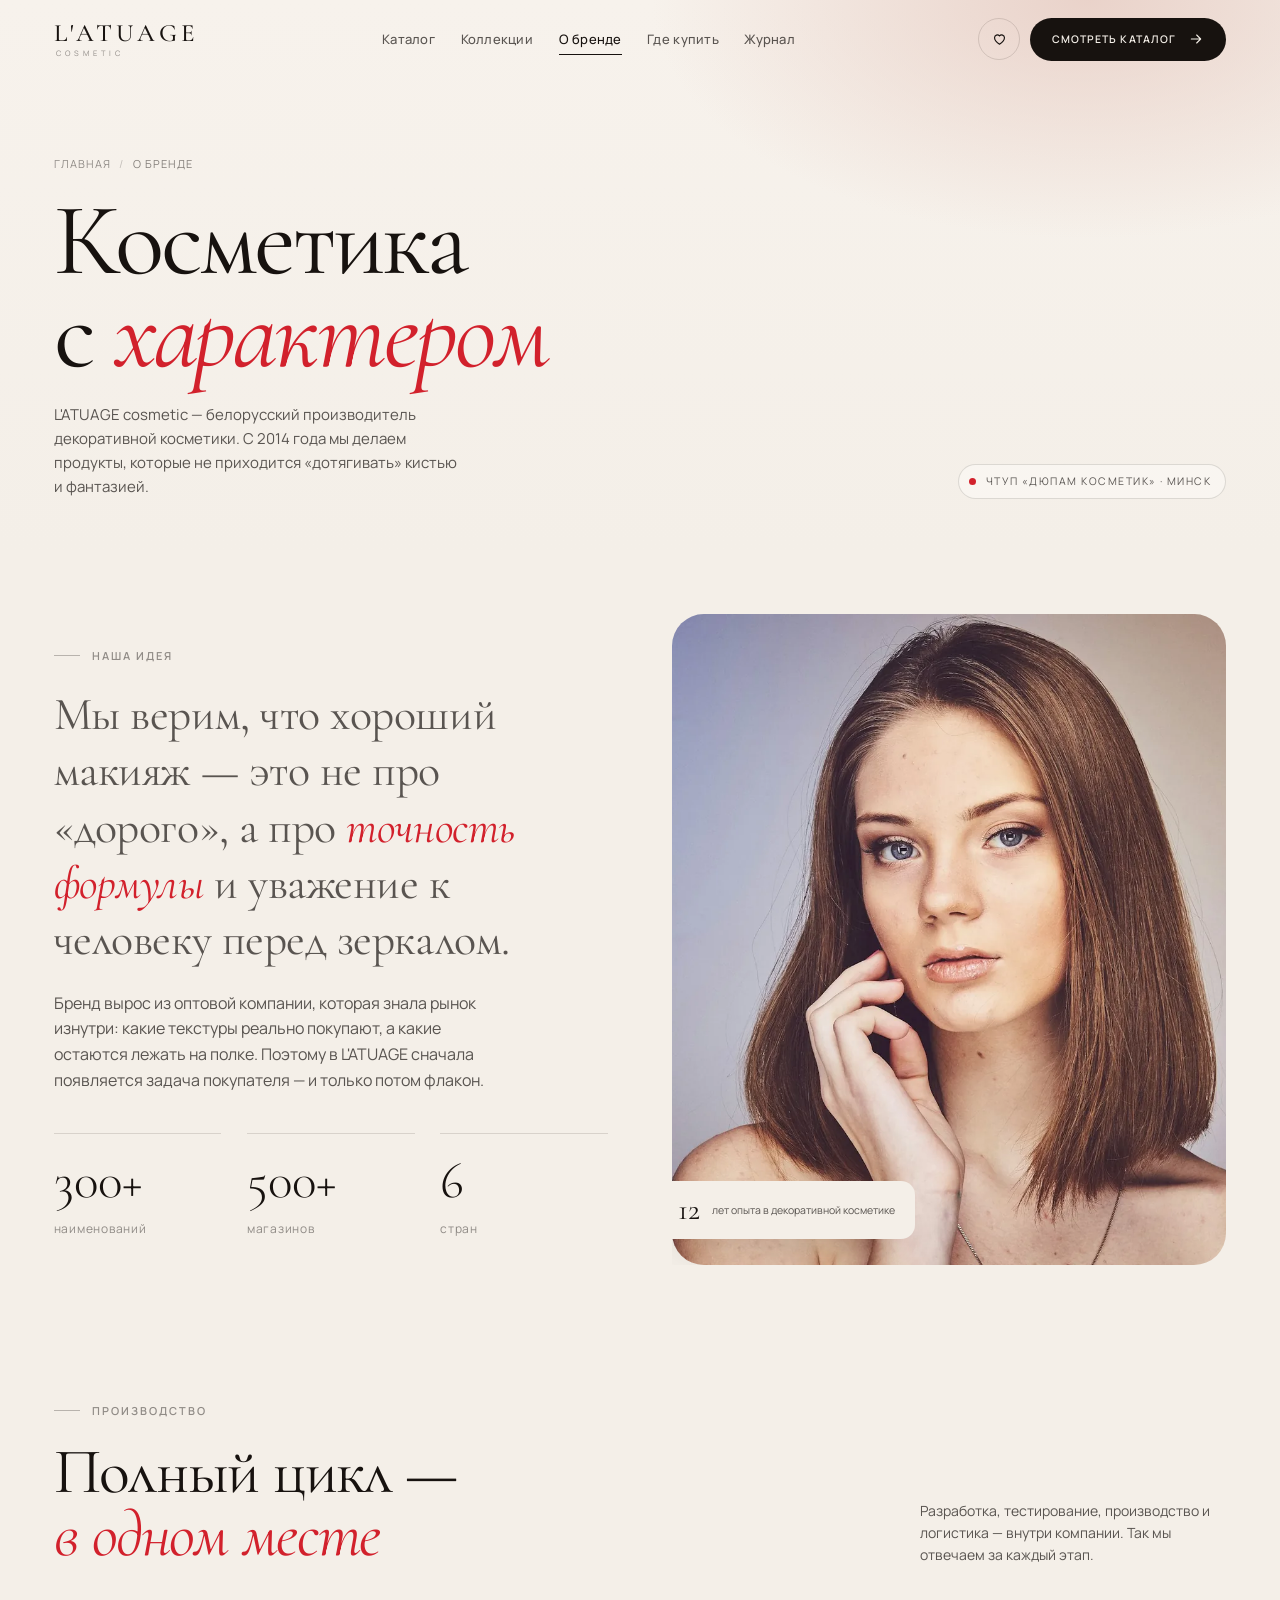
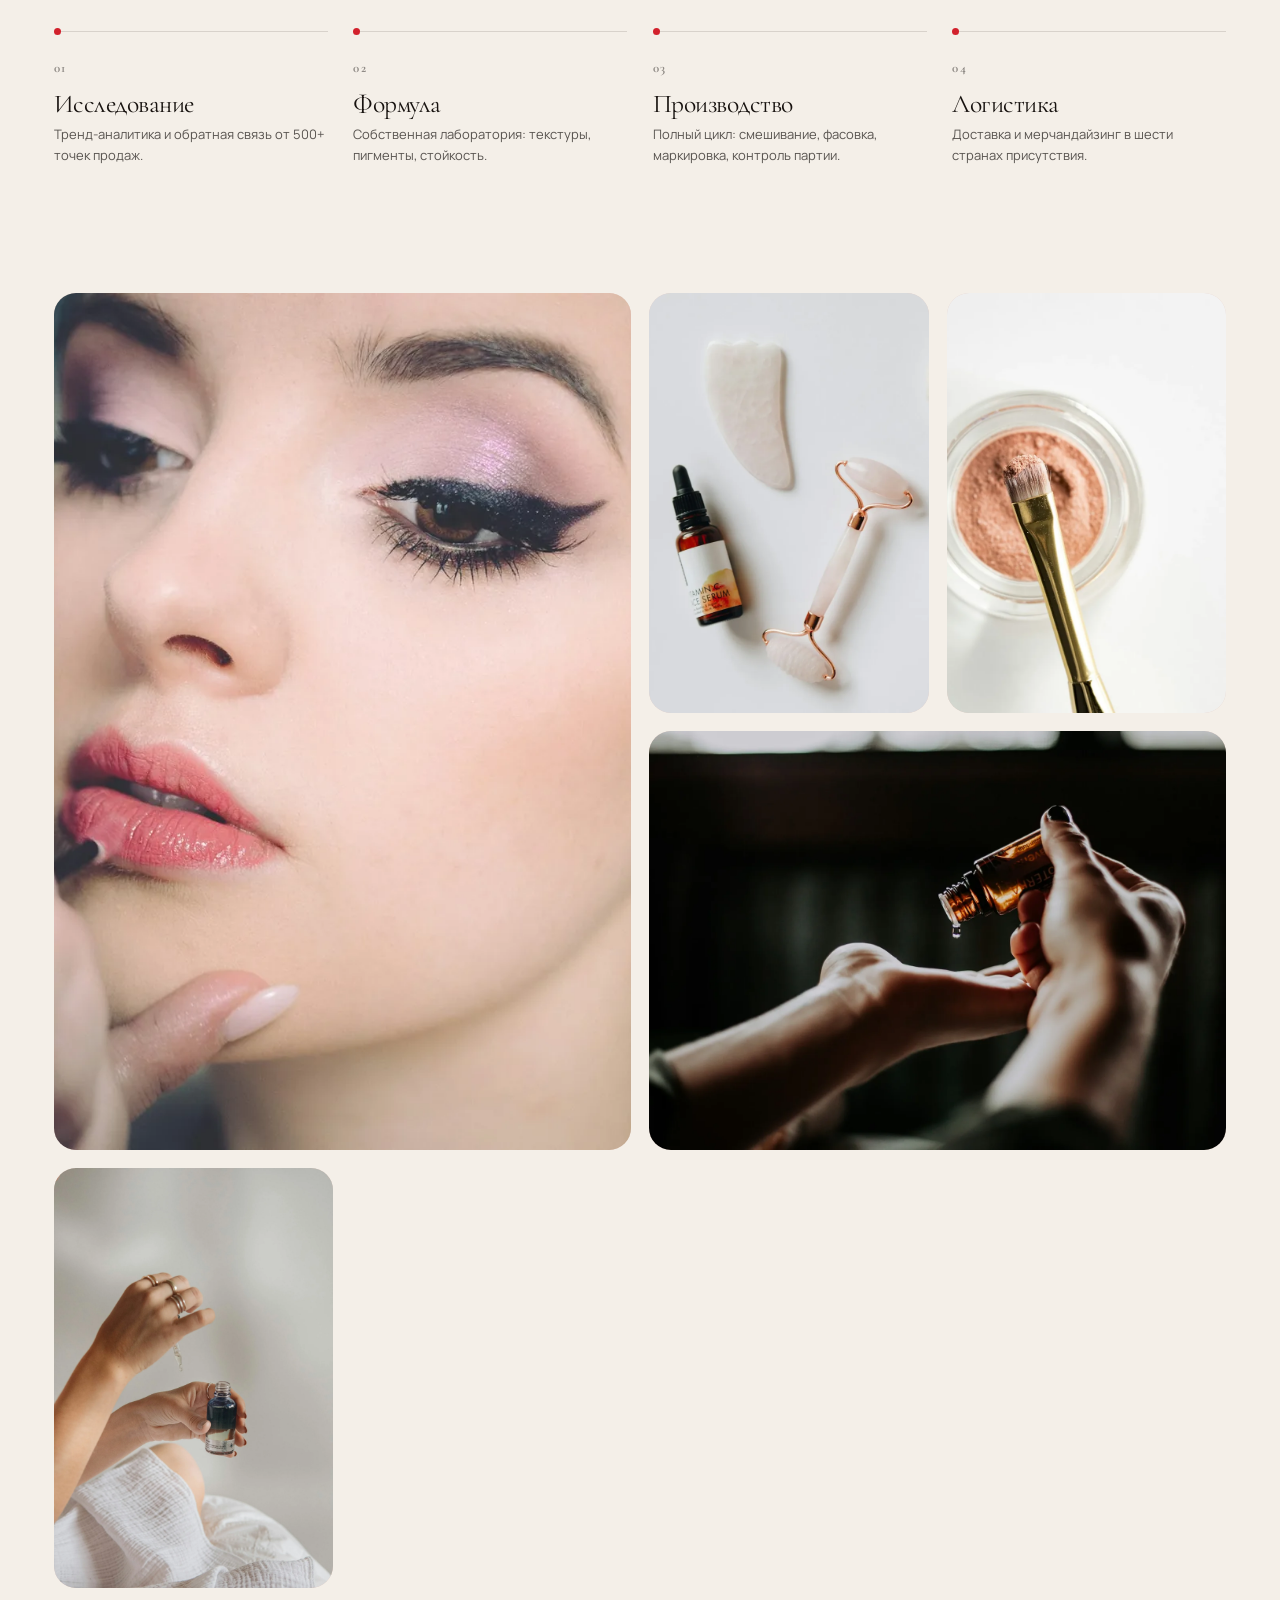
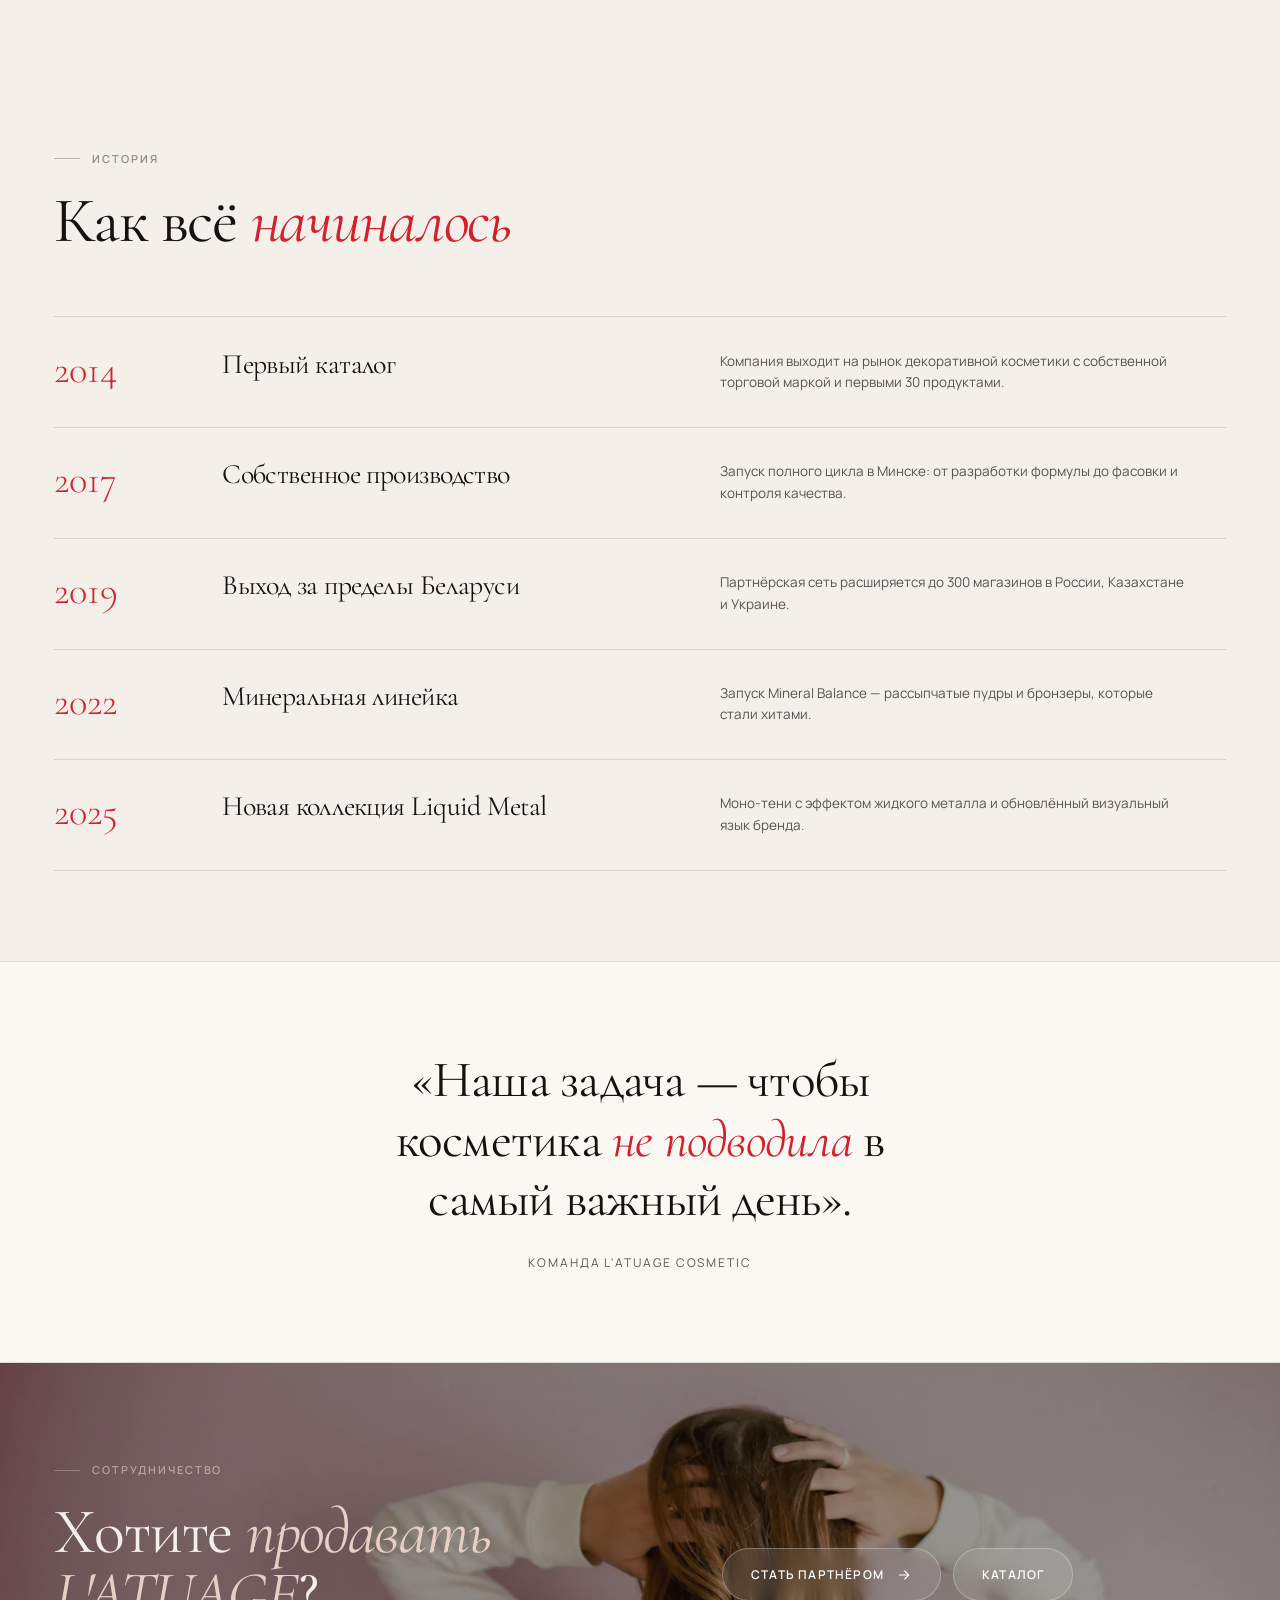
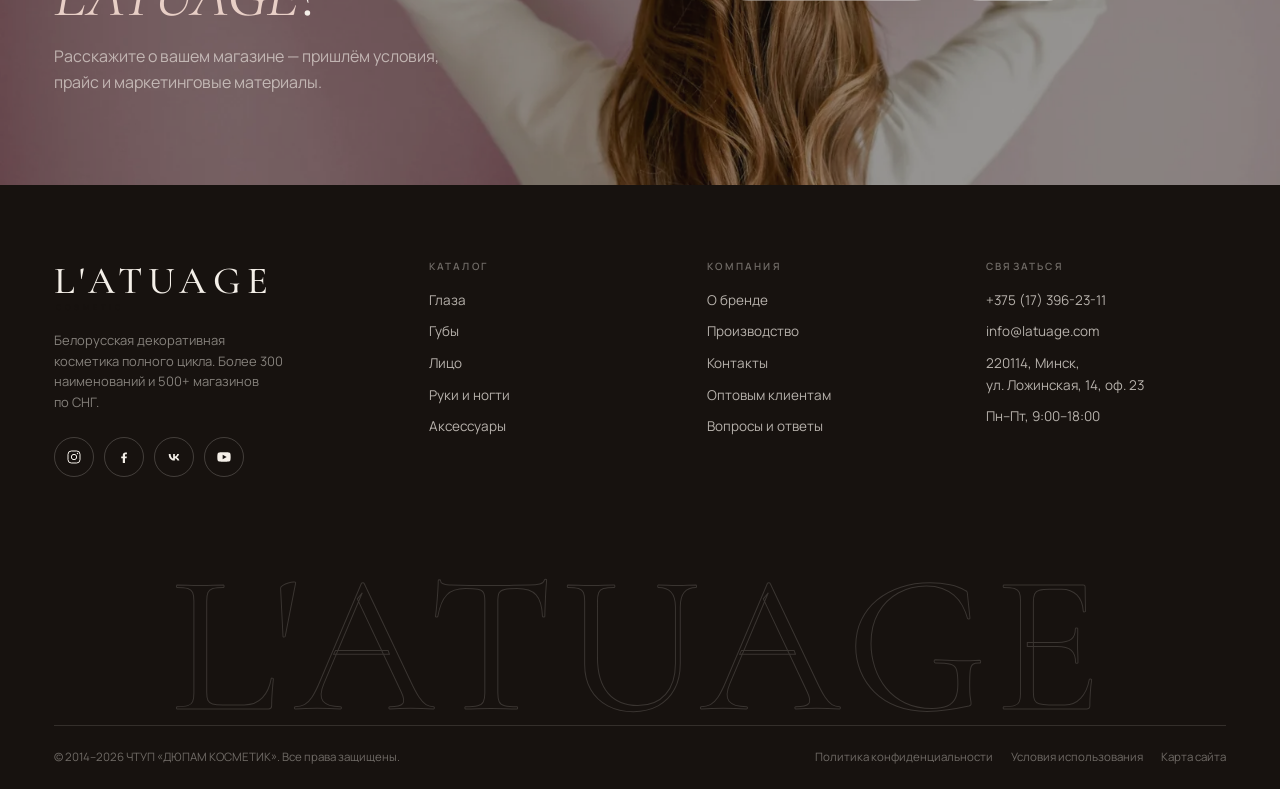
==== about.html @ f0e56a44 "L'ATUAGE: современный концепт сайта бренда Статический сайт без сборки: главная, каталог с фильтрами" ====
<!DOCTYPE html>
<html lang="ru">
<head>
<meta charset="utf-8">
<meta name="viewport" content="width=device-width, initial-scale=1">
<title>О бренде — L'ATUAGE COSMETIC</title>
<meta name="description" content="L'ATUAGE cosmetic — белорусский производитель декоративной косметики с 2014 года: собственные формулы, производство полного цикла в Минске, 500+ магазинов.">
<meta name="theme-color" content="#f4efe8">
<meta property="og:type" content="website">
<meta property="og:title" content="О бренде — L'ATUAGE COSMETIC">
<meta property="og:description" content="L'ATUAGE cosmetic — белорусский производитель декоративной косметики с 2014 года: собственные формулы, производство полного цикла в Минске, 500+ магазинов.">
<meta property="og:image" content="assets/img/photos/hero-portrait.webp">
<link rel="icon" href="data:image/svg+xml,%3Csvg xmlns='http://www.w3.org/2000/svg' viewBox='0 0 64 64'%3E%3Crect width='64' height='64' rx='14' fill='%2317120f'/%3E%3Ctext x='32' y='44' font-family='Georgia,serif' font-size='34' fill='%23f4efe8' text-anchor='middle'%3EL%3C/text%3E%3C/svg%3E">
<link rel="preconnect" href="https://fonts.googleapis.com">
<link rel="preconnect" href="https://fonts.gstatic.com" crossorigin>
<link href="https://fonts.googleapis.com/css2?family=Cormorant+Garamond:ital,wght@0,300;0,400;0,500;0,600;1,300;1,400;1,500&family=Manrope:wght@300;400;500;600;700;800&display=swap" rel="stylesheet">
<link rel="stylesheet" href="assets/css/style.css">
</head>
<body>
<div class="loader" aria-hidden="true">
  <div class="loader__inner">
    <div class="loader__word"><span>L'ATUAGE</span></div>
    <div class="loader__bar"><i></i></div>
  </div>
</div>
<div class="progress"></div>

<header class="header">
  <div class="header__inner">
    <a class="logo" href="index.html" aria-label="L'ATUAGE cosmetic — на главную">
      <span class="logo__word">L'Atuage</span>
      <span class="logo__sub">Cosmetic</span>
    </a>
    <nav class="nav" aria-label="Основная навигация">
      <a href="catalog.html">Каталог</a>
      <a href="index.html#collections">Коллекции</a>
      <a href="about.html" class="is-active">О бренде</a>
      <a href="contacts.html">Где купить</a>
      <a href="index.html#journal">Журнал</a>
    </nav>
    <div class="header__actions">
      <a class="icon-btn" href="catalog.html" aria-label="Избранное" style="position:relative">
        <svg viewBox="0 0 24 24" fill="none" stroke="currentColor" stroke-width="1.6"><path d="M12 20s-7-4.35-7-9a4 4 0 0 1 7-2.65A4 4 0 0 1 19 11c0 4.65-7 9-7 9Z"/></svg>
        <span data-fav-count style="position:absolute;top:-4px;right:-4px;min-width:16px;height:16px;border-radius:9px;background:var(--red);color:#fff;font-size:9px;font-weight:700;display:none;place-items:center;line-height:1"></span>
      </a>
      <a class="btn" href="catalog.html"><span>Смотреть каталог</span><svg viewBox="0 0 24 24" fill="none" stroke="currentColor" stroke-width="1.6" stroke-linecap="round" stroke-linejoin="round"><path d="M5 12h14M13 6l6 6-6 6"/></svg></a>
      <button class="icon-btn burger" aria-label="Открыть меню" aria-expanded="false" aria-controls="menu"><svg viewBox="0 0 24 24" fill="none" stroke="currentColor" stroke-width="1.6"><path d="M4 7h16M4 12h16M4 17h10"/></svg></button>
    </div>
  </div>
</header>

<div class="menu" id="menu">
  <button class="icon-btn menu-close" aria-label="Закрыть меню"><svg viewBox="0 0 24 24" fill="none" stroke="currentColor" stroke-width="1.6"><path d="m6 6 12 12M18 6 6 18"/></svg></button>
  <nav class="menu__list" aria-label="Мобильное меню">
    <a href="catalog.html"><small>01</small>Каталог</a>
    <a href="index.html#collections"><small>02</small>Коллекции</a>
    <a href="about.html"><small>03</small>О бренде</a>
    <a href="contacts.html"><small>04</small>Где купить</a>
    <a href="index.html#journal"><small>05</small>Журнал</a>
  </nav>
  <div class="menu__foot">
    <a href="tel:+375173962311">+375 (17) 396-23-11</a>
    <a href="mailto:info@latuage.com">info@latuage.com</a>
    <span>Минск, ул. Ложинская, 14, оф. 23</span>
  </div>
</div>

<main>
<section class="phero">
  <div class="phero__bg"></div>
  <div class="container">
    <nav class="crumbs" aria-label="Хлебные крошки">
      <a href="index.html">Главная</a><span>/</span><span style="color:var(--ink)">О бренде</span>
    </nav>
    <h1>Косметика<br>с <em>характером</em></h1>
    <div class="phero__sub">
      <p>L'ATUAGE cosmetic — белорусский производитель декоративной косметики.
      С 2014 года мы делаем продукты, которые не приходится «дотягивать» кистью и фантазией.</p>
      <span class="badge-round"><i></i>ЧТУП «ДЮПАМ КОСМЕТИК» · Минск</span>
    </div>
  </div>
</section>

<section class="section section--tight">
  <div class="container">
    <div class="split split--reverse">
      <div class="split__media reveal-img">
        <img src="assets/img/photos/look-lavender.webp" alt="Образ L'ATUAGE" loading="lazy">
        <div class="split__tag"><b>12</b><span>лет опыта в декоративной косметике</span></div>
      </div>
      <div>
        <span class="eyebrow label">Наша идея</span>
        <p class="statement">Мы верим, что хороший макияж — это не про «дорого», а про <em>точность формулы</em> и уважение к человеку перед зеркалом.</p>
        <p class="u-dim u-mt-24">Бренд вырос из оптовой компании, которая знала рынок изнутри:
        какие текстуры реально покупают, а какие остаются лежать на полке. Поэтому в L'ATUAGE сначала
        появляется задача покупателя — и только потом флакон.</p>
        <div class="facts u-mt-40">
          <div class="fact"><b data-count="300" data-suffix="+">300+</b><span>наименований</span></div>
          <div class="fact"><b data-count="500" data-suffix="+">500+</b><span>магазинов</span></div>
          <div class="fact"><b data-count="6">6</b><span>стран</span></div>
        </div>
      </div>
    </div>
  </div>
</section>

<section class="section section--tight" id="production">
  <div class="container">
    <div class="section-head">
      <div>
        <span class="eyebrow label">Производство</span>
        <h2>Полный цикл —<br><em>в одном месте</em></h2>
      </div>
      <p class="u-dim" style="max-width:34ch;font-size:14px">Разработка, тестирование, производство и логистика — внутри компании. Так мы отвечаем за каждый этап.</p>
    </div>
    <div class="steps">
      <div class="step reveal"><b>01</b><h3>Исследование</h3><p>Тренд-аналитика и обратная связь от 500+ точек продаж.</p></div>
      <div class="step reveal" style="--d:1"><b>02</b><h3>Формула</h3><p>Собственная лаборатория: текстуры, пигменты, стойкость.</p></div>
      <div class="step reveal" style="--d:2"><b>03</b><h3>Производство</h3><p>Полный цикл: смешивание, фасовка, маркировка, контроль партии.</p></div>
      <div class="step reveal" style="--d:3"><b>04</b><h3>Логистика</h3><p>Доставка и мерчандайзинг в шести странах присутствия.</p></div>
    </div>
  </div>
</section>

<section class="section section--tight">
  <div class="container">
    <div class="mosaic reveal-img">
      <figure><img src="assets/img/photos/makeup-apply.webp" alt="Работа визажиста" loading="lazy"></figure>
      <figure><img src="assets/img/photos/guasha.webp" alt="Уход за кожей" loading="lazy"></figure>
      <figure><img src="assets/img/photos/powder-brush.webp" alt="Текстура пудры" loading="lazy"></figure>
      <figure><img src="assets/img/photos/serum-dark.webp" alt="Сыворотка" loading="lazy"></figure>
      <figure><img src="assets/img/photos/dropper-white.webp" alt="Сыворотка" loading="lazy"></figure>
    </div>
  </div>
</section>

<section class="section">
  <div class="container">
    <div class="section-head">
      <div>
        <span class="eyebrow label">История</span>
        <h2>Как всё <em>начиналось</em></h2>
      </div>
    </div>
    <div class="history">
      <div class="hrow reveal"><b>2014</b><div><h3>Первый каталог</h3></div><p>Компания выходит на рынок декоративной косметики с собственной торговой маркой и первыми 30 продуктами.</p></div>
      <div class="hrow reveal" style="--d:1"><b>2017</b><div><h3>Собственное производство</h3></div><p>Запуск полного цикла в Минске: от разработки формулы до фасовки и контроля качества.</p></div>
      <div class="hrow reveal" style="--d:2"><b>2019</b><div><h3>Выход за пределы Беларуси</h3></div><p>Партнёрская сеть расширяется до 300 магазинов в России, Казахстане и Украине.</p></div>
      <div class="hrow reveal" style="--d:3"><b>2022</b><div><h3>Минеральная линейка</h3></div><p>Запуск Mineral Balance — рассыпчатые пудры и бронзеры, которые стали хитами.</p></div>
      <div class="hrow reveal" style="--d:4"><b>2025</b><div><h3>Новая коллекция Liquid Metal</h3></div><p>Моно-тени с эффектом жидкого металла и обновлённый визуальный язык бренда.</p></div>
    </div>
  </div>
</section>

<section class="section quotes">
  <div class="container">
    <p class="quote-big">«Наша задача — чтобы косметика <em>не подводила</em> в самый важный день».</p>
    <p class="u-center u-dim u-mt-24" style="font-size:12px;letter-spacing:.16em;text-transform:uppercase">Команда L'ATUAGE cosmetic</p>
  </div>
</section>

<section class="section cta">
  <div class="cta__bg"><img src="assets/img/photos/pink-back.webp" alt="" loading="lazy"></div>
  <div class="container">
    <div class="cta__inner">
      <div>
        <span class="eyebrow label" style="color:rgba(244,239,232,.5)">Сотрудничество</span>
        <h2>Хотите <em>продавать L'ATUAGE</em>?</h2>
        <p>Расскажите о вашем магазине — пришлём условия, прайс и маркетинговые материалы.</p>
      </div>
      <div style="display:flex;gap:12px;flex-wrap:wrap">
        <a class="btn btn--light" href="contacts.html#wholesale"><span>Стать партнёром</span><svg viewBox="0 0 24 24" fill="none" stroke="currentColor" stroke-width="1.6" stroke-linecap="round" stroke-linejoin="round"><path d="M5 12h14M13 6l6 6-6 6"/></svg></a>
        <a class="btn btn--light" href="catalog.html"><span>Каталог</span></a>
      </div>
    </div>
  </div>
</section>
</main>

<footer class="footer">
  <div class="container">
    <div class="footer__top">
      <div class="footer__brand">
        <a class="logo" href="index.html">
          <span class="logo__word">L'Atuage</span>
          <span class="logo__sub">Cosmetic</span>
        </a>
        <p>Белорусская декоративная косметика полного цикла. Более 300 наименований и 500+ магазинов по СНГ.</p>
        <div class="footer__socials">
          <a href="https://www.instagram.com/latuage_cosmetic/" target="_blank" rel="noopener" aria-label="Instagram"><svg viewBox="0 0 24 24" fill="none" stroke="currentColor" stroke-width="1.5"><rect x="3" y="3" width="18" height="18" rx="5"/><circle cx="12" cy="12" r="4"/><circle cx="17.2" cy="6.8" r="1" fill="currentColor" stroke="none"/></svg></a>
          <a href="https://www.facebook.com/latuagecosmetic" target="_blank" rel="noopener" aria-label="Facebook"><svg viewBox="0 0 24 24" fill="currentColor"><path d="M13.5 21v-7h2.4l.4-2.9h-2.8V9.2c0-.8.2-1.4 1.4-1.4h1.5V5.2c-.3 0-1.2-.1-2.3-.1-2.3 0-3.9 1.4-3.9 4v2h-2.4V14h2.4v7h3.3Z"/></svg></a>
          <a href="https://vk.com/latuage" target="_blank" rel="noopener" aria-label="ВКонтакте"><svg viewBox="0 0 24 24" fill="currentColor"><path d="M12.8 17.3c-5.4 0-8.6-3.7-8.7-9.9h2.8c.1 4.6 2.2 6.5 3.8 6.9V7.4h2.6v3.9c1.5-.2 3.1-1.9 3.6-3.9h2.6c-.4 2.5-2.1 4.2-3.3 4.9 1.2.6 3.1 2 3.9 4.9h-2.9c-.6-1.9-2-3.3-3.9-3.5v3.6h-.5Z"/></svg></a>
          <a href="https://www.youtube.com/channel/UCGLxuns5dPyCUeEu_8ONjWw" target="_blank" rel="noopener" aria-label="YouTube"><svg viewBox="0 0 24 24" fill="currentColor"><path d="M21.6 7.2c-.2-1-1-1.7-2-1.9C17.8 5 12 5 12 5s-5.8 0-7.6.3c-1 .2-1.8.9-2 1.9C2 9 2 12 2 12s0 3 .4 4.8c.2 1 1 1.7 2 1.9C6.2 19 12 19 12 19s5.8 0 7.6-.3c1-.2 1.8-.9 2-1.9.4-1.8.4-4.8.4-4.8s0-3-.4-4.8ZM10 15.5v-7l6 3.5-6 3.5Z"/></svg></a>
        </div>
      </div>
      <div>
        <h4>Каталог</h4>
        <ul>
          <li><a href="catalog.html?cat=eyes">Глаза</a></li>
          <li><a href="catalog.html?cat=lips">Губы</a></li>
          <li><a href="catalog.html?cat=face">Лицо</a></li>
          <li><a href="catalog.html?cat=hands">Руки и ногти</a></li>
          <li><a href="catalog.html?cat=accessories">Аксессуары</a></li>
        </ul>
      </div>
      <div>
        <h4>Компания</h4>
        <ul>
          <li><a href="about.html">О бренде</a></li>
          <li><a href="about.html#production">Производство</a></li>
          <li><a href="contacts.html">Контакты</a></li>
          <li><a href="contacts.html#wholesale">Оптовым клиентам</a></li>
          <li><a href="contacts.html#faq">Вопросы и ответы</a></li>
        </ul>
      </div>
      <div>
        <h4>Связаться</h4>
        <ul>
          <li><a href="tel:+375173962311">+375 (17) 396-23-11</a></li>
          <li><a href="mailto:info@latuage.com">info@latuage.com</a></li>
          <li>220114, Минск,<br>ул. Ложинская, 14, оф. 23</li>
          <li>Пн–Пт, 9:00–18:00</li>
        </ul>
      </div>
    </div>
  </div>
  <div class="footer__giant" aria-hidden="true">L'ATUAGE</div>
  <div class="container">
    <div class="footer__bottom">
      <span>© 2014–2026 ЧТУП «ДЮПАМ КОСМЕТИК». Все права защищены.</span>
      <span style="display:flex;gap:18px;flex-wrap:wrap">
        <a href="#">Политика конфиденциальности</a>
        <a href="#">Условия использования</a>
        <a href="#">Карта сайта</a>
      </span>
    </div>
  </div>
</footer>
<button class="to-top" aria-label="Наверх"><svg viewBox="0 0 24 24" fill="none" stroke="currentColor" stroke-width="1.6"><path d="M12 19V5M6 11l6-6 6 6"/></svg></button>
<script src="assets/js/data.js"></script>
<script src="assets/js/app.js"></script>
</body>
</html>
---- assets/css/style.css ----
/* =========================================================
   L'ATUAGE COSMETIC — design system
   ========================================================= */

@layer reset, base, layout, components, utilities;

@layer reset {
  *, *::before, *::after { box-sizing: border-box; }
  * { margin: 0; }
  html { -webkit-text-size-adjust: 100%; }
  img, svg, video { display: block; max-width: 100%; }
  button, input, select, textarea { font: inherit; color: inherit; }
  a { color: inherit; text-decoration: none; }
  ul, ol { list-style: none; padding: 0; }
}

@layer base {
  :root {
    --bone: #f4efe8;
    --paper: #fbf8f4;
    --ink: #17120f;
    --ink-70: rgba(23, 18, 15, .7);
    --ink-45: rgba(23, 18, 15, .45);
    --line: rgba(23, 18, 15, .13);
    --red: #d2212c;
    --red-deep: #a30f19;
    --blush: #e8cfc6;
    --blush-soft: #f0ded7;
    --gold: #b3945f;
    --white: #fff;

    --serif: "Cormorant Garamond", "Times New Roman", serif;
    --sans: "Manrope", -apple-system, "Segoe UI", Roboto, sans-serif;

    --maxw: 1340px;
    --gutter: clamp(20px, 4.2vw, 64px);
    --r-lg: 32px;
    --r-md: 22px;
    --r-sm: 14px;

    --ease: cubic-bezier(.22, 1, .36, 1);
    --ease-io: cubic-bezier(.65, .05, .36, 1);

    --header-h: 78px;
  }

  @media (max-width: 900px) {
    :root { --header-h: 64px; --r-lg: 24px; }
  }

  html { scroll-behavior: smooth; }

  body {
    font-family: var(--sans);
    background: var(--bone);
    color: var(--ink);
    font-size: 16px;
    line-height: 1.6;
    font-weight: 400;
    -webkit-font-smoothing: antialiased;
    text-rendering: optimizeLegibility;
    overflow-x: hidden;
  }

  ::selection { background: var(--red); color: #fff; }

  h1, h2, h3, h4 {
    font-family: var(--serif);
    font-weight: 400;
    line-height: .98;
    letter-spacing: -.02em;
    text-wrap: balance;
  }

  p { text-wrap: pretty; }

  .display { font-family: var(--serif); font-weight: 300; }
  .italic { font-style: italic; }

  .label {
    font-family: var(--sans);
    font-size: 11px;
    font-weight: 600;
    letter-spacing: .18em;
    text-transform: uppercase;
  }

  .container {
    width: 100%;
    max-width: var(--maxw);
    margin-inline: auto;
    padding-inline: var(--gutter);
  }

  .grain::after {
    content: "";
    position: absolute;
    inset: 0;
    pointer-events: none;
    opacity: .3;
    mix-blend-mode: multiply;
    background-image: url("data:image/svg+xml,%3Csvg xmlns='http://www.w3.org/2000/svg' width='140' height='140'%3E%3Cfilter id='n'%3E%3CfeTurbulence type='fractalNoise' baseFrequency='.82' numOctaves='3' stitchTiles='stitch'/%3E%3CfeColorMatrix type='saturate' values='0'/%3E%3C/filter%3E%3Crect width='140' height='140' filter='url(%23n)' opacity='.35'/%3E%3C/svg%3E");
  }
}

@layer layout {
  section { position: relative; }

  .section { padding-block: clamp(64px, 7vw, 118px); }
  .section--tight { padding-block: clamp(44px, 5vw, 76px); }

  .section-head {
    display: flex;
    align-items: flex-end;
    justify-content: space-between;
    gap: 32px;
    margin-bottom: clamp(36px, 5vw, 64px);
  }

  .section-head h2 { font-size: clamp(34px, 5vw, 68px); max-width: 15ch; }
  .section-head h2 em { font-style: italic; color: var(--red); }

  .eyebrow {
    display: inline-flex;
    align-items: center;
    gap: 12px;
    color: var(--ink-45);
    margin-bottom: 22px;
  }
  .eyebrow::before { content: ""; width: 26px; height: 1px; background: currentColor; opacity: .6; }

  .grid { display: grid; gap: clamp(16px, 2vw, 28px); }

  @media (max-width: 820px) {
    .section-head { flex-direction: column; align-items: flex-start; gap: 18px; }
  }
}

@layer components {
  /* ---------- buttons ---------- */
  .btn {
    --bg: var(--ink);
    --fg: var(--bone);
    position: relative;
    display: inline-flex;
    align-items: center;
    justify-content: center;
    gap: 12px;
    padding: 16px 28px;
    border: 0;
    border-radius: 100px;
    background: var(--bg);
    color: var(--fg);
    font-size: 12px;
    font-weight: 600;
    letter-spacing: .1em;
    text-transform: uppercase;
    cursor: pointer;
    overflow: hidden;
    isolation: isolate;
    transition: transform .5s var(--ease), color .4s;
    will-change: transform;
  }
  .btn > * { position: relative; z-index: 2; }
  .btn::before {
    content: "";
    position: absolute;
    inset: 0;
    z-index: 1;
    background: var(--red);
    border-radius: inherit;
    transform: translateY(101%);
    transition: transform .55s var(--ease);
  }
  .btn:hover { color: #fff; }
  .btn:hover::before { transform: translateY(0); }
  .btn:active { transform: scale(.97); }
  .btn svg { width: 16px; height: 16px; transition: transform .5s var(--ease); }
  .btn:hover svg { transform: translateX(4px); }

  .btn--red { --bg: var(--red); --fg: #fff; }
  .btn--red::before { background: var(--ink); }

  .btn--ghost { --bg: transparent; --fg: var(--ink); border: 1px solid var(--line); padding: 15px 26px; }
  .btn--ghost::before { background: var(--ink); }
  .btn--ghost:hover { color: var(--bone); }

  .btn--light { --bg: rgba(255,255,255,.1); --fg: #fff; border: 1px solid rgba(255,255,255,.28); backdrop-filter: blur(10px); }
  .btn--light::before { background: #fff; }
  .btn--light:hover { color: var(--ink); }

  .link-arrow {
    display: inline-flex;
    align-items: center;
    gap: 10px;
    font-size: 11px;
    font-weight: 600;
    letter-spacing: .14em;
    text-transform: uppercase;
    padding-bottom: 6px;
    border-bottom: 1px solid var(--line);
    transition: border-color .4s, gap .4s var(--ease);
  }
  .link-arrow:hover { border-color: var(--ink); gap: 16px; }
  .link-arrow svg { width: 14px; height: 14px; }

  /* ---------- header ---------- */
  .header {
    position: fixed;
    inset: 0 0 auto;
    z-index: 90;
    height: var(--header-h);
    display: flex;
    align-items: center;
    transition: background .5s var(--ease), box-shadow .5s var(--ease);
  }

  .header__inner {
    width: 100%;
    max-width: var(--maxw);
    margin-inline: auto;
    padding-inline: var(--gutter);
    display: flex;
    align-items: center;
    justify-content: space-between;
    gap: 24px;
  }

  .header.is-stuck {
    background: rgba(244, 239, 232, .92);
    backdrop-filter: blur(20px) saturate(150%);
    box-shadow: 0 1px 0 var(--line);
  }

  .logo { display: inline-flex; flex-direction: column; gap: 4px; line-height: 1; }
  .logo__word { font-family: var(--serif); font-size: 25px; letter-spacing: .16em; font-weight: 500; text-transform: uppercase; }
  .logo__sub { font-size: 7.5px; letter-spacing: .54em; text-transform: uppercase; color: var(--ink-45); padding-left: 2px; }
  .header--dark .logo__word { color: #fff; }
  .header--dark .logo__sub { color: rgba(255,255,255,.55); }

  .nav { display: flex; align-items: center; gap: clamp(14px, 2vw, 32px); }
  .nav a {
    position: relative;
    font-size: 13px;
    font-weight: 500;
    letter-spacing: .02em;
    padding-block: 6px;
    color: var(--ink-70);
    transition: color .3s;
  }
  .nav a::after {
    content: "";
    position: absolute;
    left: 0; bottom: 0;
    width: 100%; height: 1px;
    background: var(--ink);
    transform: scaleX(0);
    transform-origin: right;
    transition: transform .45s var(--ease);
  }
  .nav a:hover { color: var(--ink); }
  .nav a:hover::after { transform: scaleX(1); transform-origin: left; }
  .nav a.is-active { color: var(--ink); }
  .nav a.is-active::after { transform: scaleX(1); }
  .header--dark .nav a { color: rgba(255,255,255,.72); }
  .header--dark .nav a:hover, .header--dark .nav a.is-active { color: #fff; }
  .header--dark .nav a::after { background: #fff; }

  .header__actions { display: flex; align-items: center; gap: 10px; }

  .icon-btn {
    display: inline-grid;
    place-items: center;
    width: 42px; height: 42px;
    border-radius: 50%;
    border: 1px solid var(--line);
    background: transparent;
    cursor: pointer;
    transition: background .35s, color .35s, transform .35s var(--ease), border-color .35s;
  }
  .icon-btn svg { width: 17px; height: 17px; }
  .icon-btn:hover { background: var(--ink); color: var(--bone); border-color: var(--ink); }
  .header--dark .icon-btn { border-color: rgba(255,255,255,.25); color: #fff; }
  .header--dark .icon-btn:hover { background: #fff; color: var(--ink); }

  .header .btn { padding: 13px 22px; font-size: 10.5px; }
  .burger { display: none; }

  @media (max-width: 1080px) {
    .nav { display: none; }
    .burger { display: inline-grid; }
    .header__actions .btn { display: none; }
  }

  /* mobile menu */
  .menu {
    position: fixed;
    inset: 0;
    z-index: 95;
    background: var(--ink);
    color: var(--bone);
    padding: calc(var(--header-h) + 16px) var(--gutter) 40px;
    display: flex;
    flex-direction: column;
    justify-content: space-between;
    clip-path: inset(0 0 100% 0);
    transition: clip-path .7s var(--ease);
    pointer-events: none;
  }
  .menu.is-open { clip-path: inset(0 0 0 0); pointer-events: auto; }
  .menu__list { display: flex; flex-direction: column; gap: 2px; }
  .menu__list a {
    font-family: var(--serif);
    font-size: clamp(34px, 9vw, 52px);
    line-height: 1.14;
    padding-block: 6px;
    display: flex;
    align-items: baseline;
    gap: 14px;
    opacity: 0;
    transform: translateY(18px);
    transition: opacity .5s var(--ease), transform .5s var(--ease);
  }
  .menu.is-open .menu__list a { opacity: 1; transform: none; }
  .menu__list a small { font-family: var(--sans); font-size: 10px; letter-spacing: .2em; color: rgba(244,239,232,.4); }
  .menu__foot { display: flex; flex-wrap: wrap; gap: 14px 28px; font-size: 13px; color: rgba(244,239,232,.6); }

  .menu-close { position: absolute; top: calc(var(--header-h) / 2 - 21px); right: var(--gutter); color: var(--bone); border-color: rgba(255,255,255,.2); }

  /* ---------- reveal ---------- */
  .reveal {
    opacity: 0;
    transform: translateY(30px);
    transition: opacity .9s var(--ease), transform .9s var(--ease);
    transition-delay: calc(var(--d, 0) * 70ms);
  }
  .reveal.is-in { opacity: 1; transform: none; }

  .reveal-img { overflow: hidden; }
  .reveal-img img { transform: scale(1.14); transition: transform 1.4s var(--ease); }
  .reveal-img.is-in img { transform: scale(1); }

  /* ---------- scroll progress ---------- */
  .progress {
    position: fixed;
    top: 0; left: 0;
    height: 2px; width: 100%;
    z-index: 120;
    background: var(--red);
    transform: scaleX(0);
    transform-origin: left;
    pointer-events: none;
  }

  /* ---------- marquee ---------- */
  .marquee {
    overflow: hidden;
    display: flex;
    user-select: none;
    -webkit-mask-image: linear-gradient(90deg, transparent, #000 5%, #000 95%, transparent);
    mask-image: linear-gradient(90deg, transparent, #000 5%, #000 95%, transparent);
  }
  .marquee__track { display: flex; flex-shrink: 0; align-items: center; animation: marquee var(--dur, 38s) linear infinite; }
  .marquee:hover .marquee__track { animation-play-state: paused; }
  @keyframes marquee { to { transform: translateX(-50%); } }

  .marquee span {
    display: inline-flex;
    align-items: center;
    gap: clamp(18px, 3vw, 40px);
    padding-right: clamp(18px, 3vw, 40px);
    white-space: nowrap;
  }
  .marquee span::after { content: ""; width: 5px; height: 5px; border-radius: 50%; background: var(--red); flex: none; }

  .ticker { background: var(--ink); color: var(--bone); padding-block: 16px; font-family: var(--serif); font-size: clamp(19px, 2.3vw, 29px); letter-spacing: .05em; text-transform: uppercase; }
  .ticker .marquee span::after { background: var(--blush); }

  /* ---------- cursor ---------- */
  .cursor {
    position: fixed;
    top: 0; left: 0;
    width: 9px; height: 9px;
    border-radius: 50%;
    background: var(--red);
    pointer-events: none;
    z-index: 200;
    transform: translate(-50%, -50%);
    transition: width .35s var(--ease), height .35s var(--ease), background .35s, opacity .3s;
    mix-blend-mode: multiply;
    opacity: 0;
  }
  .cursor.is-active { opacity: 1; }
  .cursor.is-hover { width: 52px; height: 52px; background: rgba(210, 33, 44, .18); }
  @media (hover: none) { .cursor { display: none; } }
}

@layer utilities {
  .u-center { text-align: center; }
  .u-mx-auto { margin-inline: auto; }
  .u-mt-8 { margin-top: 8px; } .u-mt-16 { margin-top: 16px; }
  .u-mt-24 { margin-top: 24px; } .u-mt-40 { margin-top: 40px; }
  .u-sr { position: absolute; width: 1px; height: 1px; overflow: hidden; clip: rect(0 0 0 0); }
  .u-dim { color: var(--ink-70); }
  .no-scroll { overflow: hidden; }
}

/* =========================================================
   PRELOADER
   ========================================================= */
.loader {
  position: fixed;
  inset: 0;
  z-index: 300;
  background: var(--ink);
  color: var(--bone);
  display: grid;
  place-items: center;
  transition: transform 1s var(--ease) .15s, opacity .6s ease .15s;
}
.loader__inner { text-align: center; }
.loader__word {
  font-family: var(--serif);
  font-size: clamp(38px, 7vw, 74px);
  letter-spacing: .2em;
  text-transform: uppercase;
  overflow: hidden;
}
.loader__word span { display: inline-block; animation: rise 1s var(--ease) both; }
.loader__bar { margin: 26px auto 0; width: min(240px, 60vw); height: 1px; background: rgba(244,239,232,.2); overflow: hidden; }
.loader__bar i { display: block; height: 100%; width: 0; background: var(--bone); animation: load 1.15s var(--ease-io) forwards; }
.loader.is-done { transform: translateY(-101%); opacity: 0; pointer-events: none; }
@keyframes rise { from { transform: translateY(110%); opacity: 0; } to { transform: none; opacity: 1; } }
@keyframes load { to { width: 100%; } }

/* =========================================================
   HERO
   ========================================================= */
.hero {
  position: relative;
  padding-top: calc(var(--header-h) + clamp(24px, 5vw, 60px));
  padding-bottom: clamp(40px, 6vw, 80px);
  overflow: hidden;
  isolation: isolate;
}

.hero__bg {
  position: absolute;
  inset: 0;
  z-index: -1;
  background:
    radial-gradient(60% 55% at 78% 18%, rgba(232, 207, 198, .95) 0%, rgba(232, 207, 198, 0) 62%),
    radial-gradient(45% 45% at 8% 82%, rgba(210, 33, 44, .1) 0%, rgba(210, 33, 44, 0) 65%),
    linear-gradient(180deg, #f7f2ec 0%, var(--bone) 60%);
}

.hero__ghost {
  position: absolute;
  left: 50%;
  top: 46%;
  transform: translate(-50%, -50%);
  z-index: -1;
  font-family: var(--serif);
  font-size: clamp(120px, 26vw, 380px);
  letter-spacing: .04em;
  line-height: .8;
  color: transparent;
  -webkit-text-stroke: 1px rgba(23, 18, 15, .07);
  white-space: nowrap;
  pointer-events: none;
  user-select: none;
}

.hero__inner {
  display: grid;
  grid-template-columns: 1.02fr .98fr;
  align-items: center;
  gap: clamp(24px, 4vw, 64px);
}

.hero__copy { position: relative; z-index: 3; }

.hero h1 {
  font-size: clamp(46px, 7.4vw, 104px);
  line-height: .92;
  letter-spacing: -.03em;
  margin-bottom: 26px;
}
.hero h1 .line { display: block; overflow: hidden; }
.hero h1 .line > span { display: block; transform: translateY(105%); transition: transform 1.1s var(--ease); }
.is-loaded .hero h1 .line > span { transform: none; }
.hero h1 em { font-style: italic; color: var(--red); }
.hero h1 .thin { font-weight: 300; }

.hero__text {
  max-width: 40ch;
  font-size: clamp(15px, 1.2vw, 17px);
  color: var(--ink-70);
  margin-bottom: 34px;
  opacity: 0;
  transform: translateY(16px);
  transition: opacity .9s var(--ease) .5s, transform .9s var(--ease) .5s;
}
.is-loaded .hero__text { opacity: 1; transform: none; }

.hero__cta {
  display: flex;
  flex-wrap: wrap;
  align-items: center;
  gap: 14px;
  opacity: 0;
  transform: translateY(16px);
  transition: opacity .9s var(--ease) .65s, transform .9s var(--ease) .65s;
}
.is-loaded .hero__cta { opacity: 1; transform: none; }

.hero__meta {
  display: flex;
  gap: clamp(20px, 3vw, 46px);
  margin-top: clamp(34px, 4vw, 56px);
  padding-top: 24px;
  border-top: 1px solid var(--line);
  opacity: 0;
  transition: opacity 1s var(--ease) .85s;
}
.is-loaded .hero__meta { opacity: 1; }
.hero__meta div strong {
  display: block;
  font-family: var(--serif);
  font-size: clamp(26px, 3vw, 38px);
  font-weight: 400;
  line-height: 1;
}
.hero__meta div span { font-size: 11px; letter-spacing: .1em; text-transform: uppercase; color: var(--ink-45); }

/* hero visual */
.hero__visual { position: relative; z-index: 2; }

.hero__frame {
  position: relative;
  border-radius: 300px 300px var(--r-lg) var(--r-lg);
  overflow: hidden;
  aspect-ratio: 4 / 5;
  background: var(--blush);
  box-shadow: 0 40px 90px -40px rgba(23, 18, 15, .45);
  clip-path: inset(0 0 0 0 round 300px 300px var(--r-lg) var(--r-lg));
  transform: translateY(26px) scale(.97);
  opacity: 0;
  transition: transform 1.4s var(--ease) .1s, opacity 1.2s ease .1s;
}
.is-loaded .hero__frame { transform: none; opacity: 1; }
.hero__frame img { width: 100%; height: 100%; object-fit: cover; object-position: 50% 30%; transform: scale(1.06); transition: transform 1.6s var(--ease); }
.hero__frame:hover img { transform: scale(1.12); }

.hero__badge {
  position: absolute;
  right: 5%;
  bottom: 5%;
  width: 132px;
  height: 132px;
  border-radius: 50%;
  background: var(--ink);
  color: var(--bone);
  display: grid;
  place-items: center;
  text-align: center;
  z-index: 4;
  box-shadow: 0 18px 40px -18px rgba(0,0,0,.6);
}
.hero__badge span { font-family: var(--serif); font-size: 15px; line-height: 1.15; letter-spacing: .04em; }
.hero__badge small { display: block; font-family: var(--sans); font-size: 8px; letter-spacing: .24em; opacity: .55; margin-top: 4px; }
.hero__badge::before {
  content: "";
  position: absolute;
  inset: 8px;
  border: 1px solid rgba(244,239,232,.22);
  border-radius: 50%;
}

/* floating products */
.hero__float {
  position: absolute;
  z-index: 3;
  filter: drop-shadow(0 26px 30px rgba(23,18,15,.22));
  transition: transform .5s var(--ease);
  will-change: transform;
}
.hero__float img { width: 100%; height: auto; }
.hero__float--a { width: clamp(52px, 7vw, 96px); top: 2%; left: -9%; animation: floaty 7s ease-in-out infinite; }
.hero__float--b { width: clamp(44px, 5.6vw, 76px); top: 34%; right: -8%; animation: floaty 8.5s ease-in-out infinite .8s; }
.hero__float--c { width: clamp(58px, 8vw, 104px); bottom: 4%; left: -6%; animation: floaty 9.5s ease-in-out infinite .4s; }

@keyframes floaty {
  0%, 100% { translate: 0 0; }
  50% { translate: 0 -14px; }
}

.hero__scroll {
  position: absolute;
  left: 50%;
  bottom: 18px;
  transform: translateX(-50%);
  display: flex;
  flex-direction: column;
  align-items: center;
  gap: 10px;
  font-size: 9px;
  letter-spacing: .28em;
  text-transform: uppercase;
  color: var(--ink-45);
}
.hero__scroll i {
  width: 1px; height: 46px;
  background: linear-gradient(to bottom, var(--ink-45), transparent);
  position: relative; overflow: hidden;
}
.hero__scroll i::after {
  content: "";
  position: absolute; inset: 0;
  background: var(--red);
  animation: scrollLine 2.4s var(--ease-io) infinite;
}
@keyframes scrollLine {
  0% { transform: translateY(-100%); }
  60%, 100% { transform: translateY(100%); }
}

@media (max-width: 980px) {
  .hero__inner { grid-template-columns: 1fr; gap: 36px; }
  .hero__visual { order: -1; max-width: 420px; margin-inline: auto; width: 100%; }
  .hero__frame { aspect-ratio: 4 / 4.6; border-radius: 220px 220px var(--r-lg) var(--r-lg); }
  .hero__badge { width: 104px; height: 104px; right: -6px; bottom: -10px; }
  .hero__scroll { display: none; }
  .hero__ghost { font-size: 30vw; top: 40%; }
}

/* =========================================================
   STATS
   ========================================================= */
.stats { border-bottom: 1px solid var(--line); }
.stats__grid {
  display: grid;
  grid-template-columns: repeat(4, 1fr);
  gap: 1px;
  background: var(--line);
}
.stats__item {
  background: var(--bone);
  padding: clamp(24px, 3.4vw, 46px) clamp(14px, 2vw, 30px);
  display: flex;
  flex-direction: column;
  gap: 8px;
  transition: background .5s var(--ease);
}
.stats__item:hover { background: var(--paper); }
.stats__item b {
  font-family: var(--serif);
  font-weight: 300;
  font-size: clamp(38px, 5.6vw, 78px);
  line-height: .9;
  letter-spacing: -.03em;
}
.stats__item span { font-size: 11px; letter-spacing: .12em; text-transform: uppercase; color: var(--ink-45); }
@media (max-width: 760px) {
  .stats__grid { grid-template-columns: repeat(2, 1fr); }
}

/* =========================================================
   CATEGORIES
   ========================================================= */
.cats__grid {
  display: grid;
  grid-template-columns: repeat(4, 1fr);
  gap: clamp(12px, 1.6vw, 22px);
}

.cat {
  position: relative;
  display: flex;
  flex-direction: column;
  justify-content: space-between;
  min-height: clamp(320px, 34vw, 460px);
  padding: clamp(20px, 2.2vw, 30px);
  border-radius: var(--r-lg);
  overflow: hidden;
  background: var(--paper);
  isolation: isolate;
  transition: transform .6s var(--ease), box-shadow .6s var(--ease), background .6s var(--ease);
}
.cat:nth-child(2) { margin-top: clamp(0px, 3vw, 46px); }
.cat:nth-child(4) { margin-top: clamp(0px, 3vw, 46px); }

.cat::before {
  content: "";
  position: absolute;
  inset: 0;
  z-index: -1;
  opacity: .55;
  transition: opacity .7s var(--ease);
  background: radial-gradient(120% 90% at 50% 100%, var(--tint, var(--blush)) 0%, transparent 72%);
}
.cat:hover::before { opacity: 1; }
.cat:hover { transform: translateY(-6px); box-shadow: 0 30px 60px -34px rgba(23,18,15,.4); }

.cat__top { display: flex; align-items: flex-start; justify-content: space-between; gap: 10px; }
.cat__idx { font-size: 10px; letter-spacing: .2em; color: var(--ink-45); }
.cat__count { font-size: 10px; letter-spacing: .1em; color: var(--ink-45); text-transform: uppercase; }

.cat__img {
  position: relative;
  flex: 1;
  display: grid;
  place-items: center;
  padding-block: 18px;
}
.cat__img img {
  max-height: clamp(140px, 17vw, 230px);
  width: auto;
  max-width: 100%;
  object-fit: contain;
  filter: drop-shadow(0 24px 26px rgba(23,18,15,.18));
  transition: transform .8s var(--ease);
}
.cat:hover .cat__img img { transform: translateY(-10px) rotate(-3deg) scale(1.06); }

.cat__foot { display: flex; align-items: flex-end; justify-content: space-between; gap: 10px; }
.cat__foot h3 { font-size: clamp(24px, 2.6vw, 34px); }
.cat__foot p { font-size: 12px; color: var(--ink-45); margin-top: 4px; }

.cat__arrow {
  width: 44px; height: 44px;
  flex: none;
  border-radius: 50%;
  border: 1px solid var(--line);
  display: grid;
  place-items: center;
  transition: background .45s var(--ease), color .45s, transform .45s var(--ease), border-color .45s;
}
.cat__arrow svg { width: 15px; height: 15px; }
.cat:hover .cat__arrow { background: var(--ink); color: var(--bone); border-color: var(--ink); transform: rotate(-45deg); }

@media (max-width: 1000px) {
  .cats__grid { grid-template-columns: repeat(2, 1fr); }
  .cat:nth-child(2), .cat:nth-child(4) { margin-top: 0; }
}
@media (max-width: 560px) {
  .cats__grid { grid-template-columns: 1fr; }
  .cat { min-height: 300px; }
}

/* =========================================================
   PRODUCT CARDS
   ========================================================= */
.pcard {
  position: relative;
  display: flex;
  flex-direction: column;
  background: var(--paper);
  border-radius: var(--r-md);
  overflow: hidden;
  transition: transform .6s var(--ease), box-shadow .6s var(--ease);
  isolation: isolate;
}
.pcard:hover { transform: translateY(-5px); box-shadow: 0 26px 50px -30px rgba(23,18,15,.45); }

.pcard__media {
  --pad: clamp(16px, 2vw, 30px);
  position: relative;
  display: block;
  aspect-ratio: 1 / 1.06;
  background: radial-gradient(120% 100% at 50% 100%, var(--tint, #f0e2dc) 0%, transparent 72%);
  overflow: hidden;
}
.pcard__media img {
  position: absolute;
  inset: var(--pad);
  width: calc(100% - var(--pad) * 2);
  height: calc(100% - var(--pad) * 2);
  object-fit: contain;
  filter: drop-shadow(0 20px 22px rgba(23,18,15,.16));
  transition: transform .8s var(--ease);
}
.pcard:hover .pcard__media img { transform: translateY(-8px) scale(1.05) rotate(-2deg); }

.pcard__badge {
  position: absolute;
  top: 14px; left: 14px;
  padding: 6px 11px;
  border-radius: 100px;
  background: var(--ink);
  color: var(--bone);
  font-size: 9px;
  font-weight: 700;
  letter-spacing: .16em;
  text-transform: uppercase;
  z-index: 2;
}
.pcard__badge--red { background: var(--red); color: #fff; }

.pcard__fav {
  position: absolute;
  top: 12px; right: 12px;
  width: 36px; height: 36px;
  border-radius: 50%;
  border: 1px solid rgba(23,18,15,.12);
  background: rgba(255,255,255,.6);
  backdrop-filter: blur(6px);
  display: grid;
  place-items: center;
  cursor: pointer;
  z-index: 2;
  opacity: 0;
  transform: translateY(-6px);
  transition: opacity .4s, transform .4s var(--ease), background .3s, color .3s;
}
.pcard:hover .pcard__fav, .pcard__fav.is-on { opacity: 1; transform: none; }
.pcard__fav svg { width: 15px; height: 15px; }
.pcard__fav:hover, .pcard__fav.is-on { background: var(--red); color: #fff; border-color: var(--red); }

.pcard__quick {
  position: absolute;
  left: 14px; right: 14px; bottom: 14px;
  padding: 12px;
  border: 0;
  border-radius: 100px;
  background: var(--ink);
  color: var(--bone);
  font-size: 10px;
  font-weight: 700;
  letter-spacing: .16em;
  text-transform: uppercase;
  cursor: pointer;
  opacity: 0;
  transform: translateY(10px);
  transition: opacity .45s var(--ease), transform .45s var(--ease), background .3s;
  z-index: 2;
}
.pcard:hover .pcard__quick { opacity: 1; transform: none; }
.pcard__quick:hover { background: var(--red); }

.pcard__body { padding: 16px 18px 20px; display: flex; flex-direction: column; gap: 6px; flex: 1; }
.pcard__cat { font-size: 9px; letter-spacing: .18em; text-transform: uppercase; color: var(--ink-45); }
.pcard__name { font-family: var(--serif); font-size: clamp(19px, 1.6vw, 23px); line-height: 1.12; }
.pcard__row { display: flex; align-items: center; justify-content: space-between; gap: 10px; margin-top: auto; padding-top: 10px; }
.pcard__shades { display: flex; align-items: center; gap: 5px; }
.pcard__shades i { width: 11px; height: 11px; border-radius: 50%; box-shadow: inset 0 0 0 1px rgba(0,0,0,.08); }
.pcard__shades span { font-size: 10px; color: var(--ink-45); letter-spacing: .04em; margin-left: 3px; }
.pcard__go { font-size: 10px; letter-spacing: .14em; text-transform: uppercase; color: var(--ink-45); transition: color .3s; }
.pcard:hover .pcard__go { color: var(--red); }

/* ---------- horizontal rail ---------- */
.rail {
  display: grid;
  grid-auto-flow: column;
  grid-auto-columns: minmax(240px, 1fr);
  gap: clamp(12px, 1.6vw, 22px);
  overflow-x: auto;
  scroll-snap-type: x mandatory;
  padding-bottom: 8px;
  scrollbar-width: none;
  cursor: grab;
}
.rail::-webkit-scrollbar { display: none; }
.rail.is-dragging { cursor: grabbing; scroll-snap-type: none; }
.rail > * { scroll-snap-align: start; }

.rail-nav { display: flex; gap: 8px; }
.rail-btn {
  width: 46px; height: 46px;
  border-radius: 50%;
  border: 1px solid var(--line);
  background: transparent;
  display: grid;
  place-items: center;
  cursor: pointer;
  transition: background .4s, color .4s, border-color .4s, opacity .3s;
}
.rail-btn svg { width: 16px; height: 16px; }
.rail-btn:hover { background: var(--ink); color: var(--bone); border-color: var(--ink); }
.rail-btn:disabled { opacity: .3; cursor: default; }
.rail-btn:disabled:hover { background: transparent; color: inherit; border-color: var(--line); }

@media (max-width: 900px) { .rail { grid-auto-columns: minmax(215px, 1fr); } }

/* =========================================================
   EDITORIAL / SPLIT
   ========================================================= */
.split { display: grid; grid-template-columns: 1fr 1fr; align-items: center; gap: clamp(28px, 5vw, 90px); }
.split--reverse .split__media { order: 2; }
.split__media { position: relative; }
.split__media img { width: 100%; aspect-ratio: 4 / 4.7; object-fit: cover; border-radius: var(--r-lg); }
.split__media--wide img { aspect-ratio: 4 / 3.2; }
.split__tag {
  position: absolute;
  left: -14px;
  bottom: 26px;
  background: var(--bone);
  padding: 14px 20px;
  border-radius: var(--r-sm);
  box-shadow: 0 20px 40px -22px rgba(23,18,15,.4);
  display: flex;
  align-items: center;
  gap: 12px;
  max-width: 270px;
}
.split__tag b { font-family: var(--serif); font-size: 30px; line-height: 1; font-weight: 400; }
.split__tag span { font-size: 10.5px; line-height: 1.35; color: var(--ink-70); }
.split h2 { font-size: clamp(32px, 4.4vw, 60px); margin-bottom: 22px; }
.split h2 em { font-style: italic; color: var(--red); }
.split p { color: var(--ink-70); max-width: 46ch; }
.split__list { margin-top: 34px; display: flex; flex-direction: column; }
.split__list li {
  display: flex;
  align-items: baseline;
  gap: 16px;
  padding-block: 15px;
  border-top: 1px solid var(--line);
  font-size: 14.5px;
}
.split__list li:last-child { border-bottom: 1px solid var(--line); }
.split__list li b { font-family: var(--serif); font-size: 17px; font-weight: 500; min-width: 24px; color: var(--red); }
@media (max-width: 900px) {
  .split { grid-template-columns: 1fr; gap: 30px; }
  .split--reverse .split__media { order: 0; }
  .split__media img { aspect-ratio: 4 / 3.4; }
}

/* =========================================================
   FEATURES
   ========================================================= */
.features { background: var(--ink); color: var(--bone); overflow: hidden; }
.features::before {
  content: "";
  position: absolute;
  inset: 0;
  background: radial-gradient(60% 60% at 80% 0%, rgba(210,33,44,.26), transparent 70%);
  pointer-events: none;
}
.features .eyebrow { color: rgba(244,239,232,.5); }
.features__grid {
  display: grid;
  grid-template-columns: repeat(4, 1fr);
  gap: 1px;
  background: rgba(244,239,232,.14);
  border-block: 1px solid rgba(244,239,232,.14);
}
.feature {
  background: var(--ink);
  padding: clamp(24px, 3vw, 40px) clamp(18px, 2vw, 28px);
  display: flex;
  flex-direction: column;
  gap: 14px;
  position: relative;
  transition: background .5s var(--ease);
}
.feature:hover { background: #201916; }
.feature svg { width: 30px; height: 30px; stroke: var(--blush); fill: none; stroke-width: 1.1; }
.feature h3 { font-size: clamp(21px, 2vw, 27px); line-height: 1.1; }
.feature p { font-size: 13px; color: rgba(244,239,232,.55); line-height: 1.6; }
.feature::after {
  content: "";
  position: absolute;
  left: 0; bottom: 0;
  height: 2px; width: 100%;
  background: var(--red);
  transform: scaleX(0);
  transform-origin: left;
  transition: transform .6s var(--ease);
}
.feature:hover::after { transform: scaleX(1); }
@media (max-width: 900px) { .features__grid { grid-template-columns: repeat(2, 1fr); } }
@media (max-width: 520px) { .features__grid { grid-template-columns: 1fr; } }

/* =========================================================
   LOOKBOOK
   ========================================================= */
.lookbook { overflow: hidden; }
.lookbook__head { display: flex; justify-content: space-between; align-items: flex-end; gap: 24px; margin-bottom: 34px; }
.lookbook__track {
  display: flex;
  gap: clamp(12px, 1.8vw, 24px);
  overflow-x: auto;
  padding-inline: var(--gutter);
  padding-bottom: 20px;
  scrollbar-width: none;
  cursor: grab;
}
.lookbook__track::-webkit-scrollbar { display: none; }
.lookbook__track.is-dragging { cursor: grabbing; }
.look { position: relative; flex: none; width: clamp(230px, 26vw, 360px); border-radius: var(--r-lg); overflow: hidden; background: var(--blush); }
.look img { width: 100%; aspect-ratio: 3 / 4; object-fit: cover; transition: transform 1s var(--ease); }
.look:hover img { transform: scale(1.06); }
.look__cap {
  position: absolute;
  inset: auto 0 0;
  padding: 40px 20px 18px;
  background: linear-gradient(to top, rgba(15,10,8,.78), transparent);
  color: #fff;
  display: flex;
  align-items: flex-end;
  justify-content: space-between;
  gap: 10px;
}
.look__cap h3 { font-size: 22px; }
.look__cap span { font-size: 9.5px; letter-spacing: .2em; text-transform: uppercase; opacity: .7; }
.look--text {
  display: flex;
  flex-direction: column;
  justify-content: space-between;
  padding: 26px;
  background: var(--red);
  color: #fff;
  width: clamp(210px, 22vw, 300px);
}
.look--text h3 { font-size: clamp(26px, 3vw, 38px); line-height: 1.05; }
.look--text p { font-size: 12.5px; opacity: .85; margin-top: 10px; }
.drag-hint { display: inline-flex; align-items: center; gap: 10px; font-size: 10px; letter-spacing: .2em; text-transform: uppercase; color: var(--ink-45); }
.drag-hint i { width: 42px; height: 1px; background: var(--ink-45); display: block; position: relative; }
.drag-hint i::after {
  content: "";
  position: absolute; right: 0; top: -2.5px;
  width: 6px; height: 6px;
  border-top: 1px solid var(--ink-45);
  border-right: 1px solid var(--ink-45);
  transform: rotate(45deg);
}

/* =========================================================
   STEPS / TIMELINE
   ========================================================= */
.steps { display: grid; grid-template-columns: repeat(4, 1fr); gap: clamp(16px, 2vw, 30px); }
.step { position: relative; padding-top: 26px; border-top: 1px solid var(--line); }
.step::before { content: ""; position: absolute; top: -4px; left: 0; width: 7px; height: 7px; border-radius: 50%; background: var(--red); }
.step b { display: block; font-family: var(--serif); font-size: 13px; letter-spacing: .1em; color: var(--ink-45); margin-bottom: 12px; }
.step h3 { font-size: clamp(20px, 2vw, 26px); margin-bottom: 8px; }
.step p { font-size: 13px; color: var(--ink-70); }
@media (max-width: 860px) { .steps { grid-template-columns: repeat(2, 1fr); } }
@media (max-width: 520px) { .steps { grid-template-columns: 1fr; } }

/* =========================================================
   JOURNAL
   ========================================================= */
.journal__grid { display: grid; grid-template-columns: repeat(3, 1fr); gap: clamp(16px, 2vw, 28px); }
.post { display: flex; flex-direction: column; gap: 16px; }
.post__media { border-radius: var(--r-md); overflow: hidden; background: var(--blush); }
.post__media img { width: 100%; aspect-ratio: 4 / 3; object-fit: cover; transition: transform 1s var(--ease); }
.post:hover .post__media img { transform: scale(1.06); }
.post__meta { display: flex; align-items: center; gap: 12px; font-size: 10px; letter-spacing: .14em; text-transform: uppercase; color: var(--ink-45); }
.post__meta em { font-style: normal; color: var(--red); }
.post h3 { font-size: clamp(21px, 2.1vw, 27px); line-height: 1.12; transition: color .3s; }
.post:hover h3 { color: var(--red-deep); }
.post p { font-size: 13.5px; color: var(--ink-70); }
@media (max-width: 900px) { .journal__grid { grid-template-columns: 1fr 1fr; } }
@media (max-width: 600px) { .journal__grid { grid-template-columns: 1fr; } }

/* =========================================================
   QUOTES
   ========================================================= */
.quotes { background: var(--paper); border-block: 1px solid var(--line); }
.quotes__grid { display: grid; grid-template-columns: repeat(3, 1fr); gap: clamp(18px, 2.4vw, 34px); }
.quote { display: flex; flex-direction: column; gap: 18px; }
.quote__stars { display: flex; gap: 3px; color: var(--red); }
.quote__stars svg { width: 13px; height: 13px; fill: currentColor; }
.quote blockquote { font-family: var(--serif); font-size: clamp(19px, 1.9vw, 24px); line-height: 1.32; }
.quote figcaption { display: flex; align-items: center; gap: 12px; font-size: 12px; color: var(--ink-45); margin-top: auto; }
.quote figcaption img { width: 38px; height: 38px; border-radius: 50%; object-fit: cover; }
.quote figcaption b { color: var(--ink); font-weight: 600; display: block; font-size: 13px; }
@media (max-width: 860px) { .quotes__grid { grid-template-columns: 1fr; } }

/* =========================================================
   STORES
   ========================================================= */
.stores { background: var(--blush-soft); overflow: hidden; }
.stores__inner { display: grid; grid-template-columns: 1.05fr .95fr; gap: clamp(30px, 5vw, 70px); align-items: center; }
.stores h2 { font-size: clamp(32px, 4.6vw, 62px); margin-bottom: 20px; }
.stores h2 em { font-style: italic; color: var(--red-deep); }
.stores__map {
  position: relative;
  aspect-ratio: 1 / .82;
  border-radius: var(--r-lg);
  background: linear-gradient(160deg, #efe0d8, #e5cec5);
  border: 1px solid rgba(23,18,15,.08);
  overflow: hidden;
  display: grid;
  place-items: center;
}
.map-ping { transform-origin: 196px 232px; animation: map-ping 2.8s cubic-bezier(.22,.61,.36,1) infinite; }
@keyframes map-ping {
  0% { transform: scale(.55); opacity: .9; }
  70%, 100% { transform: scale(1.5); opacity: 0; }
}
.stores__map svg { width: 100%; height: 100%; }
.stores__pin {
  position: absolute;
  width: 11px; height: 11px;
  border-radius: 50%;
  background: var(--red);
  animation: pulse 2.6s infinite;
}
@keyframes pulse {
  0% { box-shadow: 0 0 0 0 rgba(210,33,44,.45); }
  70% { box-shadow: 0 0 0 16px rgba(210,33,44,0); }
  100% { box-shadow: 0 0 0 0 rgba(210,33,44,0); }
}
.stores__legend { display: grid; grid-template-columns: repeat(3, minmax(0,1fr)); gap: 8px; margin-top: 26px; max-width: 460px; }
.stores__legend span {
  display: inline-flex;
  justify-content: flex-start;
  align-items: baseline;
  gap: 8px;
  font-size: 10.5px;
  letter-spacing: .1em;
  padding: 7px 14px;
  border: 1px solid rgba(23,18,15,.16);
  border-radius: 100px;
  text-transform: uppercase;
  color: var(--ink-70);
}
.stores__legend b { font-family: var(--serif); font-size: 15px; font-weight: 500; letter-spacing: 0; color: var(--ink); }
@media (max-width: 900px) { .stores__inner { grid-template-columns: 1fr; } }

/* =========================================================
   CTA / NEWSLETTER
   ========================================================= */
.cta { position: relative; background: var(--ink); color: var(--bone); overflow: hidden; isolation: isolate; }
.cta__bg { position: absolute; inset: 0; z-index: -1; opacity: .55; }
.cta__bg img { width: 100%; height: 100%; object-fit: cover; object-position: 60% 30%; }
.cta::before {
  content: "";
  position: absolute;
  inset: 0;
  z-index: -1;
  background: linear-gradient(90deg, rgba(23,18,15,.96) 0%, rgba(23,18,15,.8) 45%, rgba(23,18,15,.25) 100%);
}
.cta__inner { display: grid; grid-template-columns: 1.1fr .9fr; gap: clamp(28px, 4vw, 60px); align-items: center; }
.cta h2 { font-size: clamp(34px, 5vw, 68px); }
.cta h2 em { font-style: italic; color: var(--blush); }
.cta p { color: rgba(244,239,232,.62); max-width: 42ch; margin-top: 18px; }
.cta__form { display: flex; flex-direction: column; gap: 12px; }
.field { display: flex; align-items: center; gap: 12px; border-bottom: 1px solid rgba(244,239,232,.25); padding-bottom: 12px; transition: border-color .4s; }
.field:focus-within { border-color: var(--bone); }
.field input { flex: 1; background: transparent; border: 0; outline: 0; color: var(--bone); font-size: 15px; padding-block: 6px; }
.field input::placeholder { color: rgba(244,239,232,.4); }
.field button { background: transparent; border: 0; color: var(--bone); cursor: pointer; display: grid; place-items: center; width: 34px; height: 34px; transition: transform .4s var(--ease); }
.field button:hover { transform: translateX(4px); }
.field svg { width: 18px; height: 18px; }
.cta__note { font-size: 11px; color: rgba(244,239,232,.4); }
.cta__ok { font-size: 13px; color: var(--blush); }
@media (max-width: 900px) { .cta__inner { grid-template-columns: 1fr; } }

/* =========================================================
   FOOTER
   ========================================================= */
.footer { background: var(--ink); color: var(--bone); padding-top: clamp(50px, 6vw, 90px); }
.footer__top { display: grid; grid-template-columns: 1.4fr 1fr 1fr 1fr; gap: clamp(24px, 3vw, 50px); padding-bottom: clamp(40px, 5vw, 70px); }
.footer__brand .logo__word { font-size: clamp(28px, 3vw, 40px); }
.footer__brand p { color: rgba(244,239,232,.5); font-size: 13px; max-width: 30ch; margin-top: 18px; }
.footer__socials { display: flex; gap: 10px; margin-top: 24px; }
.footer__socials a {
  width: 40px; height: 40px;
  border-radius: 50%;
  border: 1px solid rgba(244,239,232,.2);
  display: grid;
  place-items: center;
  transition: background .35s, color .35s, transform .35s var(--ease);
}
.footer__socials a:hover { background: var(--bone); color: var(--ink); transform: translateY(-3px); }
.footer__socials svg { width: 16px; height: 16px; }
.footer h4 { font-family: var(--sans); font-size: 10px; letter-spacing: .22em; text-transform: uppercase; color: rgba(244,239,232,.4); margin-bottom: 18px; font-weight: 600; }
.footer ul { display: flex; flex-direction: column; gap: 10px; }
.footer ul a, .footer ul li { font-size: 13.5px; color: rgba(244,239,232,.72); transition: color .3s, padding-left .3s; }
.footer ul a:hover { color: #fff; padding-left: 4px; }
.footer__bottom {
  display: flex;
  flex-wrap: wrap;
  align-items: center;
  justify-content: space-between;
  gap: 14px;
  padding-block: 22px;
  border-top: 1px solid rgba(244,239,232,.13);
  font-size: 11.5px;
  color: rgba(244,239,232,.4);
}
.footer__bottom a:hover { color: var(--bone); }
.footer__giant {
  font-family: var(--serif);
  font-size: clamp(58px, 15.5vw, 230px);
  line-height: .8;
  letter-spacing: .04em;
  color: transparent;
  -webkit-text-stroke: 1px rgba(244,239,232,.16);
  text-align: center;
  white-space: nowrap;
  padding-block: clamp(10px, 2vw, 30px) 0;
  user-select: none;
  overflow: hidden;
}
@media (max-width: 900px) {
  .footer__top { grid-template-columns: 1fr 1fr; }
  .footer__brand { grid-column: 1 / -1; }
}

/* =========================================================
   BACK TO TOP
   ========================================================= */
.to-top {
  position: fixed;
  right: 22px;
  bottom: 22px;
  z-index: 60;
  width: 48px; height: 48px;
  border-radius: 50%;
  border: 0;
  background: var(--ink);
  color: var(--bone);
  display: grid;
  place-items: center;
  cursor: pointer;
  opacity: 0;
  transform: translateY(14px) scale(.9);
  pointer-events: none;
  transition: opacity .45s, transform .45s var(--ease), background .3s;
}
.to-top.is-visible { opacity: 1; transform: none; pointer-events: auto; }
.to-top:hover { background: var(--red); }
.to-top svg { width: 17px; height: 17px; }

/* =========================================================
   PAGE HERO (inner pages)
   ========================================================= */
.phero { padding-top: calc(var(--header-h) + clamp(34px, 6vw, 80px)); padding-bottom: clamp(28px, 4vw, 54px); position: relative; overflow: hidden; }
.phero__bg {
  position: absolute; inset: 0; z-index: -1;
  background:
    radial-gradient(55% 70% at 85% 0%, rgba(232,207,198,.9), transparent 62%),
    linear-gradient(180deg, #f7f2ec, var(--bone));
}
.phero h1 { font-size: clamp(44px, 8vw, 112px); line-height: .9; letter-spacing: -.03em; }
.phero h1 em { font-style: italic; color: var(--red); }
.phero__sub { display: flex; flex-wrap: wrap; align-items: flex-end; justify-content: space-between; gap: 20px; margin-top: 24px; }
.phero p { max-width: 46ch; color: var(--ink-70); font-size: 15px; }
.crumbs { display: flex; align-items: center; gap: 8px; font-size: 11px; letter-spacing: .1em; text-transform: uppercase; color: var(--ink-45); margin-bottom: 22px; }
.crumbs a:hover { color: var(--ink); }
.crumbs span { opacity: .5; }

/* =========================================================
   CATALOG
   ========================================================= */
.toolbar {
  position: sticky;
  top: var(--header-h);
  z-index: 40;
  background: rgba(244,239,232,.86);
  backdrop-filter: blur(16px) saturate(140%);
  border-block: 1px solid var(--line);
  padding-block: 14px;
}
.toolbar__inner { display: flex; align-items: center; justify-content: space-between; gap: 16px; flex-wrap: wrap; }
.chips { display: flex; align-items: center; gap: 8px; overflow-x: auto; scrollbar-width: none; padding-block: 2px; }
.chips::-webkit-scrollbar { display: none; }
.chip {
  flex: none;
  padding: 10px 18px;
  border-radius: 100px;
  border: 1px solid var(--line);
  background: transparent;
  font-size: 11.5px;
  font-weight: 600;
  letter-spacing: .08em;
  text-transform: uppercase;
  cursor: pointer;
  white-space: nowrap;
  transition: background .35s, color .35s, border-color .35s;
}
.chip:hover { border-color: var(--ink); }
.chip.is-active { background: var(--ink); color: var(--bone); border-color: var(--ink); }
.chip span { opacity: .5; margin-left: 6px; font-size: 10px; }

.toolbar__tools { display: flex; align-items: center; gap: 10px; }
.search {
  display: flex;
  align-items: center;
  gap: 8px;
  border: 1px solid var(--line);
  border-radius: 100px;
  padding: 9px 16px;
  background: var(--paper);
  transition: border-color .3s, box-shadow .3s;
}
.search:focus-within { border-color: var(--ink); box-shadow: 0 0 0 3px rgba(23,18,15,.06); }
.search svg { width: 15px; height: 15px; opacity: .45; flex: none; }
.search input { border: 0; background: transparent; outline: 0; font-size: 13px; width: clamp(110px, 16vw, 200px); }

.sort { position: relative; }
.sort select {
  appearance: none;
  border: 1px solid var(--line);
  background: var(--paper);
  border-radius: 100px;
  padding: 10px 36px 10px 16px;
  font-size: 12px;
  cursor: pointer;
  outline: 0;
}
.sort::after {
  content: "";
  position: absolute; right: 15px; top: 50%;
  width: 6px; height: 6px;
  border-right: 1px solid var(--ink);
  border-bottom: 1px solid var(--ink);
  transform: translateY(-70%) rotate(45deg);
  pointer-events: none;
}

.catalog__count { font-size: 11px; letter-spacing: .14em; text-transform: uppercase; color: var(--ink-45); padding-block: 22px 0; }

.cgrid { display: grid; grid-template-columns: repeat(4, 1fr); gap: clamp(12px, 1.6vw, 24px); }
@media (max-width: 1100px) { .cgrid { grid-template-columns: repeat(3, 1fr); } }
@media (max-width: 760px) { .cgrid { grid-template-columns: repeat(2, 1fr); } }
@media (max-width: 420px) { .cgrid { grid-template-columns: 1fr; } }

.empty { padding: 80px 0; text-align: center; color: var(--ink-45); }
.empty h3 { font-size: 26px; color: var(--ink); margin-bottom: 8px; }

/* =========================================================
   PRODUCT DETAIL
   ========================================================= */
.pdp { display: grid; grid-template-columns: 1.05fr .95fr; gap: clamp(28px, 5vw, 80px); align-items: start; }
.pdp__gallery { position: sticky; top: calc(var(--header-h) + 24px); }
.pdp__main {
  position: relative;
  border-radius: var(--r-lg);
  background: radial-gradient(110% 100% at 50% 100%, var(--tint, #f0e2dc) 0%, var(--paper) 75%);
  aspect-ratio: 1 / 1.08;
  display: grid;
  place-items: center;
  padding: clamp(20px, 3.4vw, 46px);
  overflow: hidden;
}
.pdp__main img {
  position: absolute;
  inset: clamp(20px, 3.4vw, 46px);
  width: calc(100% - clamp(20px, 3.4vw, 46px) * 2);
  height: calc(100% - clamp(20px, 3.4vw, 46px) * 2);
  object-fit: contain;
  filter: drop-shadow(0 34px 40px rgba(23,18,15,.22));
  transition: transform .8s var(--ease);
}
.pdp__main:hover img { transform: scale(1.08) rotate(-2deg); }
.pdp__thumbs { display: flex; gap: 10px; margin-top: 12px; }
.pdp__thumbs button {
  flex: 1;
  aspect-ratio: 1;
  border-radius: var(--r-sm);
  border: 1px solid var(--line);
  background: var(--paper);
  display: grid;
  place-items: center;
  padding: 10px;
  cursor: pointer;
  transition: border-color .3s, transform .3s;
}
.pdp__thumbs button img { max-height: 100%; width: auto; }
.pdp__thumbs button:hover { border-color: var(--ink); transform: translateY(-2px); }
.pdp__thumbs button.is-active { border-color: var(--ink); box-shadow: 0 0 0 1px var(--ink) inset; }

.pdp h1 { font-size: clamp(34px, 4.6vw, 62px); line-height: .98; margin-bottom: 14px; }
.pdp__cat { font-size: 10px; letter-spacing: .2em; text-transform: uppercase; color: var(--red); margin-bottom: 16px; display: block; }
.pdp__desc { color: var(--ink-70); font-size: 15px; margin-bottom: 26px; }
.pdp__block { padding-block: 22px; border-top: 1px solid var(--line); }
.pdp__block h4 { font-family: var(--sans); font-size: 10px; letter-spacing: .2em; text-transform: uppercase; color: var(--ink-45); margin-bottom: 14px; font-weight: 600; }
.swatches { display: flex; flex-wrap: wrap; gap: 10px; }
.swatch {
  width: 38px; height: 38px;
  border-radius: 50%;
  border: 0;
  cursor: pointer;
  position: relative;
  box-shadow: inset 0 0 0 1px rgba(0,0,0,.08);
  transition: transform .3s var(--ease);
}
.swatch::after {
  content: "";
  position: absolute;
  inset: -5px;
  border-radius: 50%;
  border: 1px solid var(--ink);
  opacity: 0;
  transition: opacity .3s;
}
.swatch:hover { transform: scale(1.08); }
.swatch.is-active::after { opacity: 1; }
.pdp__specs { display: grid; grid-template-columns: 1fr 1fr; gap: 14px 20px; }
.pdp__specs div { font-size: 13px; }
.pdp__specs dt { font-size: 10px; letter-spacing: .14em; text-transform: uppercase; color: var(--ink-45); margin-bottom: 3px; }
.pdp__specs dd { margin: 0; }
.pdp__actions { display: flex; flex-wrap: wrap; gap: 10px; margin-top: 26px; }
.pdp__note { font-size: 11.5px; color: var(--ink-45); margin-top: 16px; display: flex; align-items: center; gap: 8px; }
.pdp__note svg { width: 14px; height: 14px; }

.acc { border-top: 1px solid var(--line); }
.acc__item { border-bottom: 1px solid var(--line); }
.acc__btn {
  width: 100%;
  display: flex;
  align-items: center;
  justify-content: space-between;
  gap: 16px;
  padding-block: 20px;
  background: transparent;
  border: 0;
  cursor: pointer;
  text-align: left;
  font-family: var(--serif);
  font-size: clamp(18px, 1.8vw, 23px);
}
.acc__btn i {
  width: 26px; height: 26px;
  border-radius: 50%;
  border: 1px solid var(--line);
  display: grid;
  place-items: center;
  flex: none;
  transition: transform .45s var(--ease), background .3s, color .3s;
}
.acc__btn i::before, .acc__btn i::after {
  content: "";
  position: absolute;
  width: 9px; height: 1px;
  background: currentColor;
}
.acc__btn i { position: relative; }
.acc__btn i::after { transform: rotate(90deg); transition: transform .45s var(--ease); }
.acc__item.is-open .acc__btn i { background: var(--ink); color: var(--bone); transform: rotate(180deg); }
.acc__item.is-open .acc__btn i::after { transform: rotate(0); }
.acc__panel { overflow: hidden; height: 0; transition: height .5s var(--ease); }
.acc__panel > div { padding-bottom: 22px; font-size: 14px; color: var(--ink-70); max-width: 60ch; }

@media (max-width: 900px) {
  .pdp { grid-template-columns: 1fr; }
  .pdp__gallery { position: static; }
}

/* =========================================================
   QUICK VIEW MODAL
   ========================================================= */
.modal {
  position: fixed;
  inset: 0;
  z-index: 150;
  display: grid;
  place-items: center;
  padding: 20px;
  opacity: 0;
  pointer-events: none;
  transition: opacity .4s;
}
.modal.is-open { opacity: 1; pointer-events: auto; }
.modal__backdrop { position: absolute; inset: 0; background: rgba(15,10,8,.55); backdrop-filter: blur(6px); }
.modal__box {
  position: relative;
  width: min(940px, 100%);
  max-height: 88vh;
  overflow: auto;
  background: var(--bone);
  border-radius: var(--r-lg);
  padding: clamp(18px, 2.4vw, 30px);
  transform: translateY(24px) scale(.98);
  transition: transform .5s var(--ease);
}
.modal.is-open .modal__box { transform: none; }
.modal__close {
  position: absolute;
  top: 14px; right: 14px;
  z-index: 3;
  width: 40px; height: 40px;
  border-radius: 50%;
  border: 1px solid var(--line);
  background: var(--bone);
  display: grid;
  place-items: center;
  cursor: pointer;
}
.modal__close:hover { background: var(--ink); color: var(--bone); }
.modal__grid { display: grid; grid-template-columns: 1fr 1fr; gap: clamp(18px, 3vw, 36px); align-items: center; }
.modal__media { border-radius: var(--r-md); background: radial-gradient(110% 100% at 50% 100%, var(--tint, #f0e2dc), var(--paper) 78%); aspect-ratio: 1; display: grid; place-items: center; padding: 26px; }
.modal__media { position: relative; }
.modal__media img { position: absolute; inset: 26px; width: calc(100% - 52px); height: calc(100% - 52px); object-fit: contain; }
@media (max-width: 720px) { .modal__grid { grid-template-columns: 1fr; } }

/* =========================================================
   ABOUT
   ========================================================= */
.statement { font-family: var(--serif); font-size: clamp(26px, 3.6vw, 46px); line-height: 1.22; letter-spacing: -.01em; max-width: 22ch; }
.statement em { font-style: italic; color: var(--red); }

.facts { display: grid; grid-template-columns: repeat(3, 1fr); gap: clamp(16px, 2vw, 28px); }
.fact { padding-top: 22px; border-top: 1px solid var(--line); }
.fact b { display: block; font-family: var(--serif); font-size: clamp(34px, 4vw, 56px); font-weight: 300; line-height: 1; margin-bottom: 8px; }
.fact span { font-size: 12px; color: var(--ink-45); letter-spacing: .06em; }
@media (max-width: 700px) { .facts { grid-template-columns: 1fr 1fr; } }

.history { display: flex; flex-direction: column; }
.hrow {
  display: grid;
  grid-template-columns: 130px 1fr 1.1fr;
  gap: clamp(16px, 3vw, 44px);
  padding-block: clamp(20px, 2.6vw, 34px);
  border-top: 1px solid var(--line);
  align-items: start;
}
.hrow:last-child { border-bottom: 1px solid var(--line); }
.hrow b { font-family: var(--serif); font-size: clamp(26px, 3vw, 40px); font-weight: 300; color: var(--red); line-height: 1; }
.hrow h3 { font-size: clamp(20px, 2.2vw, 28px); margin-bottom: 6px; }
.hrow p { font-size: 13.5px; color: var(--ink-70); }
@media (max-width: 780px) { .hrow { grid-template-columns: 1fr; gap: 8px; } }

.mosaic { display: grid; grid-template-columns: repeat(4, 1fr); grid-auto-rows: 1fr; gap: clamp(10px, 1.4vw, 18px); }
.mosaic figure { border-radius: var(--r-md); overflow: hidden; background: var(--blush); }
.mosaic img { width: 100%; height: 100%; object-fit: cover; transition: transform 1s var(--ease); }
.mosaic figure:hover img { transform: scale(1.07); }
.mosaic figure:nth-child(1) { grid-column: span 2; grid-row: span 2; }
.mosaic figure:nth-child(4) { grid-column: span 2; }
@media (max-width: 700px) {
  .mosaic { grid-template-columns: 1fr 1fr; }
  .mosaic figure:nth-child(1) { grid-column: span 2; grid-row: span 1; }
  .mosaic figure:nth-child(4) { grid-column: span 2; }
}

/* =========================================================
   CONTACTS / FORM
   ========================================================= */
.contact { display: grid; grid-template-columns: 1fr 1.05fr; gap: clamp(30px, 5vw, 80px); align-items: start; }
.contact__list { display: flex; flex-direction: column; }
.contact__list li { padding-block: 20px; border-top: 1px solid var(--line); display: grid; grid-template-columns: 120px 1fr; gap: 16px; }
.contact__list li:last-child { border-bottom: 1px solid var(--line); }
.contact__list dt, .contact__list .k { font-size: 10px; letter-spacing: .18em; text-transform: uppercase; color: var(--ink-45); padding-top: 4px; }
.contact__list .v { font-family: var(--serif); font-size: clamp(18px, 1.9vw, 24px); line-height: 1.3; }
.contact__list .v a:hover { color: var(--red); }

.form { display: grid; grid-template-columns: 1fr 1fr; gap: 16px; background: var(--paper); padding: clamp(20px, 3vw, 38px); border-radius: var(--r-lg); }
.form__full { grid-column: 1 / -1; }
.form label { display: block; font-size: 10px; letter-spacing: .16em; text-transform: uppercase; color: var(--ink-45); margin-bottom: 8px; }
.form input, .form textarea, .form select {
  width: 100%;
  border: 0;
  border-bottom: 1px solid var(--line);
  background: transparent;
  padding: 10px 0;
  font-size: 14.5px;
  outline: 0;
  border-radius: 0;
  transition: border-color .35s;
}
.form input:focus, .form textarea:focus, .form select:focus { border-color: var(--ink); }
.form textarea { resize: vertical; min-height: 96px; }
.form .btn { justify-self: start; margin-top: 8px; }
.form__ok { grid-column: 1 / -1; font-size: 13px; color: var(--green, #1e7a4b); }
@media (max-width: 700px) { .form { grid-template-columns: 1fr; } }

.faq { display: flex; flex-direction: column; }

/* =========================================================
   INSTAGRAM STRIP
   ========================================================= */
.insta { display: grid; grid-template-columns: repeat(6, 1fr); gap: 8px; }
.insta a { position: relative; border-radius: var(--r-sm); overflow: hidden; aspect-ratio: 1; background: var(--blush); }
.insta img { width: 100%; height: 100%; object-fit: cover; transition: transform .8s var(--ease), filter .5s; }
.insta a:hover img { transform: scale(1.08); filter: brightness(.8); }
.insta a::after {
  content: "instagram";
  position: absolute;
  inset: auto 0 0;
  text-align: center;
  padding: 30px 8px 10px;
  font-size: 9px;
  letter-spacing: .2em;
  text-transform: uppercase;
  color: #fff;
  background: linear-gradient(to top, rgba(0,0,0,.5), transparent);
  opacity: 0;
  transition: opacity .4s;
}
.insta a:hover::after { opacity: 1; }
@media (max-width: 760px) { .insta { grid-template-columns: repeat(3, 1fr); } }

/* =========================================================
   MISC
   ========================================================= */
.badge-round {
  display: inline-flex;
  align-items: center;
  gap: 10px;
  padding: 8px 14px 8px 10px;
  border: 1px solid var(--line);
  border-radius: 100px;
  font-size: 10.5px;
  letter-spacing: .14em;
  text-transform: uppercase;
  color: var(--ink-70);
  background: rgba(251,248,244,.7);
}
.badge-round i { width: 7px; height: 7px; border-radius: 50%; background: var(--red); }

.center-note { max-width: 60ch; margin-inline: auto; text-align: center; color: var(--ink-70); font-size: 15px; }

.quote-big {
  font-family: var(--serif);
  font-size: clamp(26px, 4vw, 52px);
  line-height: 1.16;
  letter-spacing: -.015em;
  text-align: center;
  max-width: 24ch;
  margin-inline: auto;
}
.quote-big em { font-style: italic; color: var(--red); }

/* page transition */
@view-transition { navigation: auto; }
::view-transition-old(root) { animation: fadeOut .3s ease both; }
::view-transition-new(root) { animation: fadeIn .4s ease both; }
@keyframes fadeOut { to { opacity: 0; } }
@keyframes fadeIn { from { opacity: 0; } }

@media (prefers-reduced-motion: reduce) {
  *, *::before, *::after { animation-duration: .001ms !important; animation-iteration-count: 1 !important; transition-duration: .001ms !important; scroll-behavior: auto !important; }
  .reveal { opacity: 1; transform: none; }
}
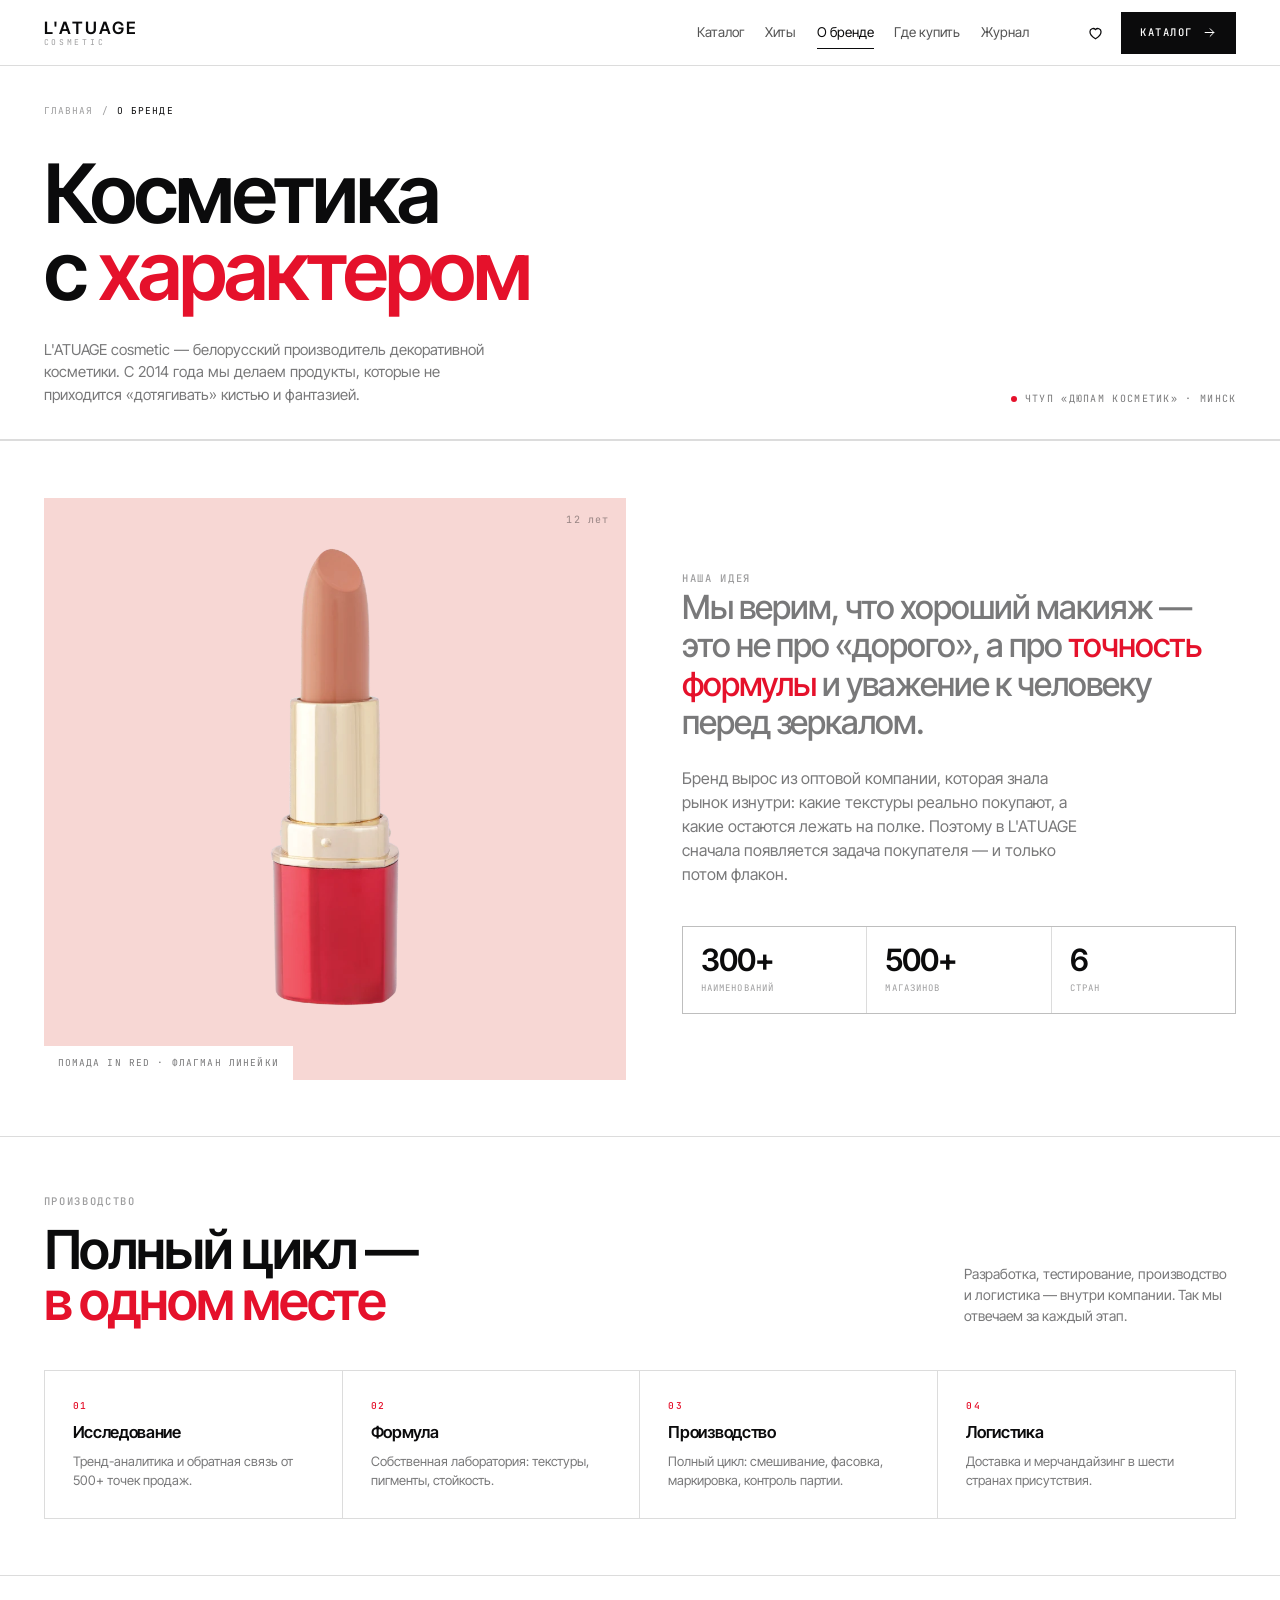
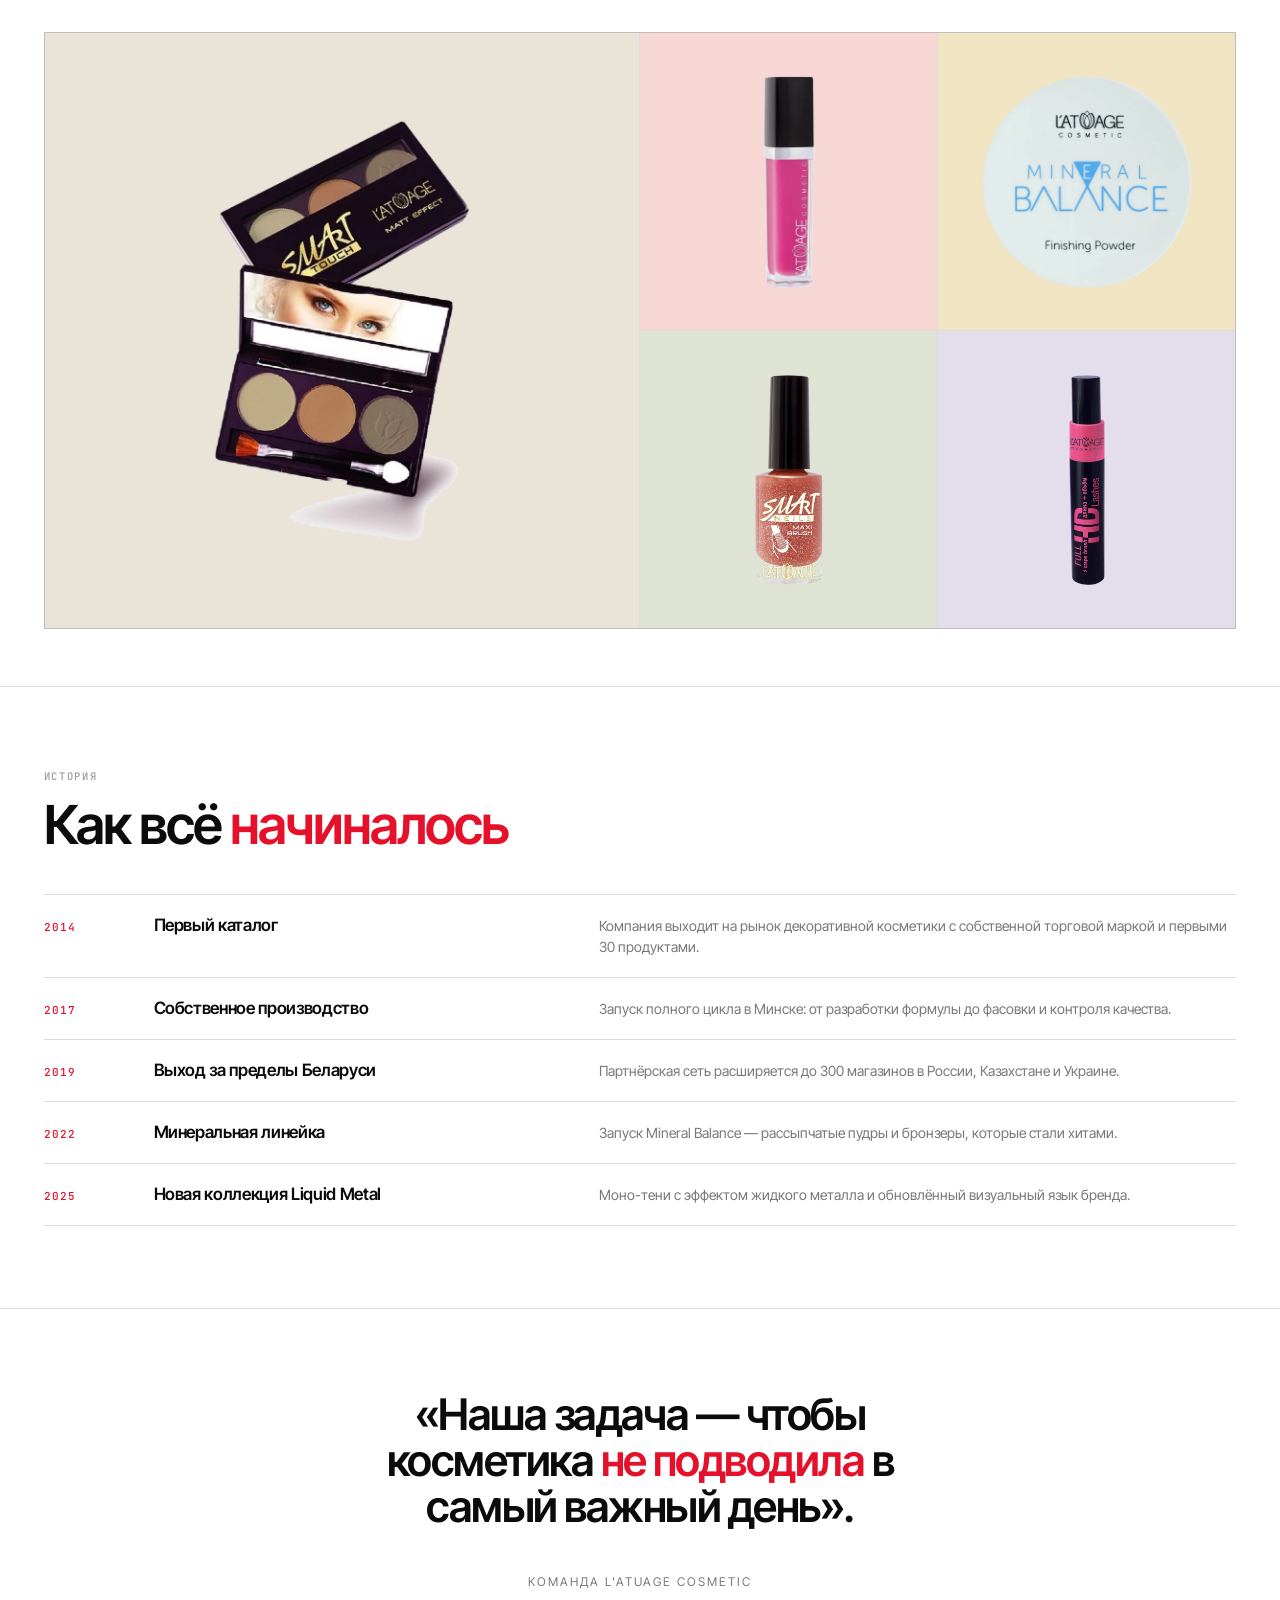
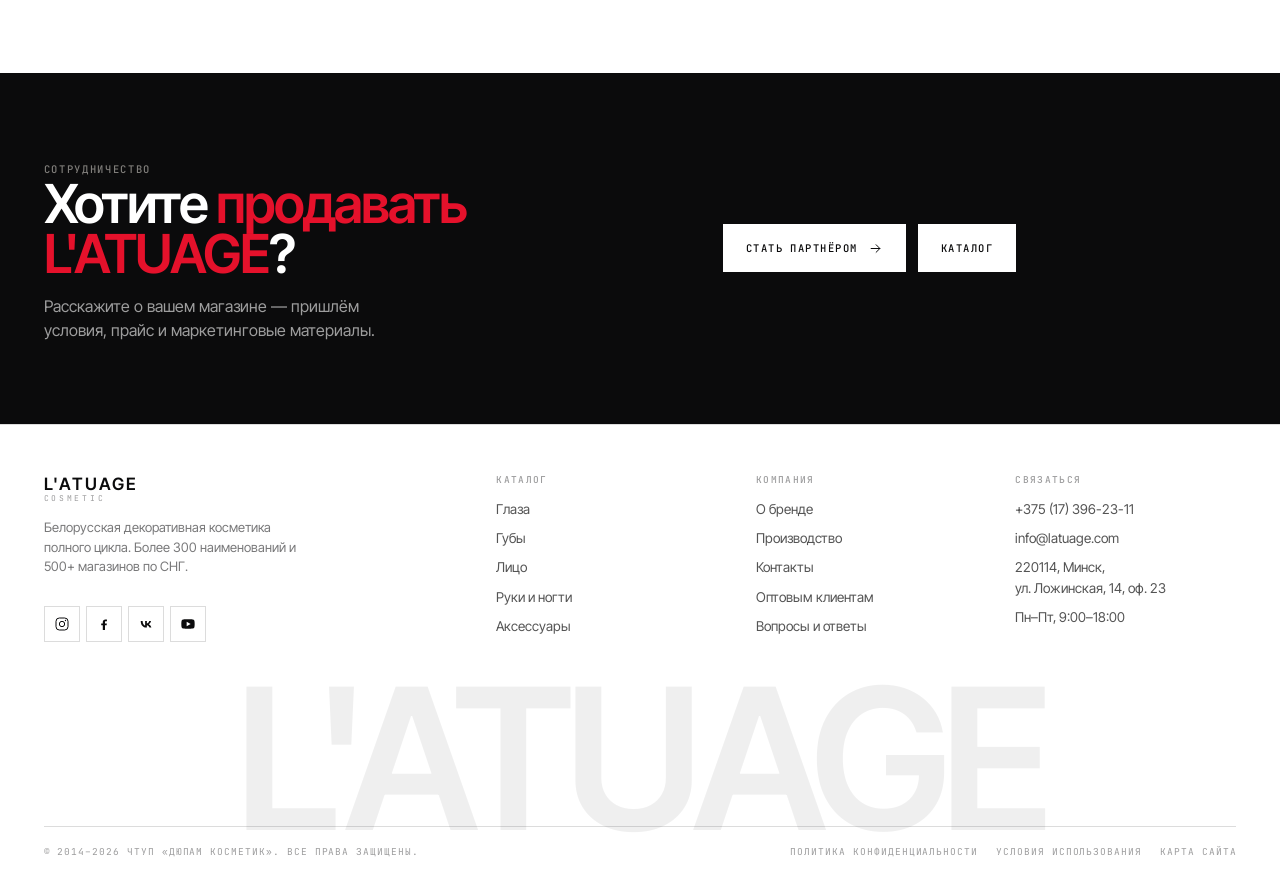
==== commit 434d7de2: "Redesign v2: плотная типографика, продуктовые плитки, без стока - новая дизайн-система: Inter Tight " ====
--- a/about.html
+++ b/about.html
@@ -5,16 +5,16 @@
 <meta name="viewport" content="width=device-width, initial-scale=1">
 <title>О бренде — L'ATUAGE COSMETIC</title>
 <meta name="description" content="L'ATUAGE cosmetic — белорусский производитель декоративной косметики с 2014 года: собственные формулы, производство полного цикла в Минске, 500+ магазинов.">
-<meta name="theme-color" content="#f4efe8">
+<meta name="theme-color" content="#ffffff">
 <meta property="og:type" content="website">
 <meta property="og:title" content="О бренде — L'ATUAGE COSMETIC">
 <meta property="og:description" content="L'ATUAGE cosmetic — белорусский производитель декоративной косметики с 2014 года: собственные формулы, производство полного цикла в Минске, 500+ магазинов.">
-<meta property="og:image" content="assets/img/photos/hero-portrait.webp">
-<link rel="icon" href="data:image/svg+xml,%3Csvg xmlns='http://www.w3.org/2000/svg' viewBox='0 0 64 64'%3E%3Crect width='64' height='64' rx='14' fill='%2317120f'/%3E%3Ctext x='32' y='44' font-family='Georgia,serif' font-size='34' fill='%23f4efe8' text-anchor='middle'%3EL%3C/text%3E%3C/svg%3E">
+<meta property="og:image" content="assets/img/products/teni-smart-touch.webp">
+<link rel="icon" href="data:image/svg+xml,%3Csvg xmlns='http://www.w3.org/2000/svg' viewBox='0 0 64 64'%3E%3Crect width='64' height='64' fill='%230b0b0c'/%3E%3Crect x='0' y='56' width='64' height='8' fill='%23e5112b'/%3E%3Ctext x='32' y='40' font-family='Helvetica,Arial' font-size='30' font-weight='600' fill='%23fff' text-anchor='middle'%3EL%3C/text%3E%3C/svg%3E">
 <link rel="preconnect" href="https://fonts.googleapis.com">
 <link rel="preconnect" href="https://fonts.gstatic.com" crossorigin>
-<link href="https://fonts.googleapis.com/css2?family=Cormorant+Garamond:ital,wght@0,300;0,400;0,500;0,600;1,300;1,400;1,500&family=Manrope:wght@300;400;500;600;700;800&display=swap" rel="stylesheet">
-<link rel="stylesheet" href="assets/css/style.css">
+<link href="https://fonts.googleapis.com/css2?family=Inter+Tight:wght@300;400;500;600;700&family=JetBrains+Mono:wght@400;500&display=swap" rel="stylesheet">
+<link rel="stylesheet" href="assets/css/style.css?v=5">
 </head>
 <body>
 <div class="loader" aria-hidden="true">
@@ -33,7 +33,7 @@
     </a>
     <nav class="nav" aria-label="Основная навигация">
       <a href="catalog.html">Каталог</a>
-      <a href="index.html#collections">Коллекции</a>
+      <a href="index.html#best">Хиты</a>
       <a href="about.html" class="is-active">О бренде</a>
       <a href="contacts.html">Где купить</a>
       <a href="index.html#journal">Журнал</a>
@@ -43,7 +43,7 @@
         <svg viewBox="0 0 24 24" fill="none" stroke="currentColor" stroke-width="1.6"><path d="M12 20s-7-4.35-7-9a4 4 0 0 1 7-2.65A4 4 0 0 1 19 11c0 4.65-7 9-7 9Z"/></svg>
         <span data-fav-count style="position:absolute;top:-4px;right:-4px;min-width:16px;height:16px;border-radius:9px;background:var(--red);color:#fff;font-size:9px;font-weight:700;display:none;place-items:center;line-height:1"></span>
       </a>
-      <a class="btn" href="catalog.html"><span>Смотреть каталог</span><svg viewBox="0 0 24 24" fill="none" stroke="currentColor" stroke-width="1.6" stroke-linecap="round" stroke-linejoin="round"><path d="M5 12h14M13 6l6 6-6 6"/></svg></a>
+      <a class="btn" href="catalog.html"><span>Каталог</span><svg viewBox="0 0 24 24" fill="none" stroke="currentColor" stroke-width="1.6" stroke-linecap="round" stroke-linejoin="round"><path d="M5 12h14M13 6l6 6-6 6"/></svg></a>
       <button class="icon-btn burger" aria-label="Открыть меню" aria-expanded="false" aria-controls="menu"><svg viewBox="0 0 24 24" fill="none" stroke="currentColor" stroke-width="1.6"><path d="M4 7h16M4 12h16M4 17h10"/></svg></button>
     </div>
   </div>
@@ -53,7 +53,7 @@
   <button class="icon-btn menu-close" aria-label="Закрыть меню"><svg viewBox="0 0 24 24" fill="none" stroke="currentColor" stroke-width="1.6"><path d="m6 6 12 12M18 6 6 18"/></svg></button>
   <nav class="menu__list" aria-label="Мобильное меню">
     <a href="catalog.html"><small>01</small>Каталог</a>
-    <a href="index.html#collections"><small>02</small>Коллекции</a>
+    <a href="index.html#best"><small>02</small>Хиты</a>
     <a href="about.html"><small>03</small>О бренде</a>
     <a href="contacts.html"><small>04</small>Где купить</a>
     <a href="index.html#journal"><small>05</small>Журнал</a>
@@ -84,9 +84,10 @@
 <section class="section section--tight">
   <div class="container">
     <div class="split split--reverse">
-      <div class="split__media reveal-img">
-        <img src="assets/img/photos/look-lavender.webp" alt="Образ L'ATUAGE" loading="lazy">
-        <div class="split__tag"><b>12</b><span>лет опыта в декоративной косметике</span></div>
+      <div class="plate" style="--tint:#f7d7d4;aspect-ratio:1/1">
+        <span class="plate__idx">12 лет</span>
+        <img src="assets/img/products/pomada-inred.webp" alt="Помада L'ATUAGE in Red" loading="lazy">
+        <span class="plate__cap">Помада in Red · флагман линейки</span>
       </div>
       <div>
         <span class="eyebrow label">Наша идея</span>
@@ -124,12 +125,12 @@
 
 <section class="section section--tight">
   <div class="container">
-    <div class="mosaic reveal-img">
-      <figure><img src="assets/img/photos/makeup-apply.webp" alt="Работа визажиста" loading="lazy"></figure>
-      <figure><img src="assets/img/photos/guasha.webp" alt="Уход за кожей" loading="lazy"></figure>
-      <figure><img src="assets/img/photos/powder-brush.webp" alt="Текстура пудры" loading="lazy"></figure>
-      <figure><img src="assets/img/photos/serum-dark.webp" alt="Сыворотка" loading="lazy"></figure>
-      <figure><img src="assets/img/photos/dropper-white.webp" alt="Сыворотка" loading="lazy"></figure>
+    <div class="mosaic">
+      <figure style="--tint:#e9e3d8"><img src="assets/img/products/teni-smart-touch.webp" alt="Палетка Smart Touch" loading="lazy"></figure>
+      <figure style="--tint:#f7d7d4"><img src="assets/img/products/blesk-gub.webp" alt="Блеск для губ" loading="lazy"></figure>
+      <figure style="--tint:#f1e4c3"><img src="assets/img/products/pudra-mineral.webp" alt="Пудра Mineral Balance" loading="lazy"></figure>
+      <figure style="--tint:#dee3d4"><img src="assets/img/products/lak-effect.webp" alt="Лак Effect" loading="lazy"></figure>
+      <figure style="--tint:#e4ddeb"><img src="assets/img/products/tush-full-hd.webp" alt="Тушь Full HD" loading="lazy"></figure>
     </div>
   </div>
 </section>
@@ -160,7 +161,6 @@
 </section>
 
 <section class="section cta">
-  <div class="cta__bg"><img src="assets/img/photos/pink-back.webp" alt="" loading="lazy"></div>
   <div class="container">
     <div class="cta__inner">
       <div>
@@ -237,7 +237,7 @@
   </div>
 </footer>
 <button class="to-top" aria-label="Наверх"><svg viewBox="0 0 24 24" fill="none" stroke="currentColor" stroke-width="1.6"><path d="M12 19V5M6 11l6-6 6 6"/></svg></button>
-<script src="assets/js/data.js"></script>
-<script src="assets/js/app.js"></script>
+<script src="assets/js/data.js?v=4"></script>
+<script src="assets/js/app.js?v=4"></script>
 </body>
 </html>
--- a/assets/css/style.css
+++ b/assets/css/style.css
@@ -1,1628 +1,1362 @@
 /* =========================================================
-   L'ATUAGE COSMETIC — design system
+   L'ATUAGE — дизайн-система 2.0
+   Плотный гротеск, волосяные линии, продуктовые блоки
    ========================================================= */
 
-@layer reset, base, layout, components, utilities;
-
-@layer reset {
-  *, *::before, *::after { box-sizing: border-box; }
-  * { margin: 0; }
-  html { -webkit-text-size-adjust: 100%; }
-  img, svg, video { display: block; max-width: 100%; }
-  button, input, select, textarea { font: inherit; color: inherit; }
-  a { color: inherit; text-decoration: none; }
-  ul, ol { list-style: none; padding: 0; }
-}
-
-@layer base {
-  :root {
-    --bone: #f4efe8;
-    --paper: #fbf8f4;
-    --ink: #17120f;
-    --ink-70: rgba(23, 18, 15, .7);
-    --ink-45: rgba(23, 18, 15, .45);
-    --line: rgba(23, 18, 15, .13);
-    --red: #d2212c;
-    --red-deep: #a30f19;
-    --blush: #e8cfc6;
-    --blush-soft: #f0ded7;
-    --gold: #b3945f;
-    --white: #fff;
-
-    --serif: "Cormorant Garamond", "Times New Roman", serif;
-    --sans: "Manrope", -apple-system, "Segoe UI", Roboto, sans-serif;
-
-    --maxw: 1340px;
-    --gutter: clamp(20px, 4.2vw, 64px);
-    --r-lg: 32px;
-    --r-md: 22px;
-    --r-sm: 14px;
-
-    --ease: cubic-bezier(.22, 1, .36, 1);
-    --ease-io: cubic-bezier(.65, .05, .36, 1);
-
-    --header-h: 78px;
-  }
-
-  @media (max-width: 900px) {
-    :root { --header-h: 64px; --r-lg: 24px; }
-  }
-
-  html { scroll-behavior: smooth; }
-
-  body {
-    font-family: var(--sans);
-    background: var(--bone);
-    color: var(--ink);
-    font-size: 16px;
-    line-height: 1.6;
-    font-weight: 400;
-    -webkit-font-smoothing: antialiased;
-    text-rendering: optimizeLegibility;
-    overflow-x: hidden;
-  }
-
-  ::selection { background: var(--red); color: #fff; }
-
-  h1, h2, h3, h4 {
-    font-family: var(--serif);
-    font-weight: 400;
-    line-height: .98;
-    letter-spacing: -.02em;
-    text-wrap: balance;
-  }
-
-  p { text-wrap: pretty; }
-
-  .display { font-family: var(--serif); font-weight: 300; }
-  .italic { font-style: italic; }
-
-  .label {
-    font-family: var(--sans);
-    font-size: 11px;
-    font-weight: 600;
-    letter-spacing: .18em;
-    text-transform: uppercase;
-  }
-
-  .container {
-    width: 100%;
-    max-width: var(--maxw);
-    margin-inline: auto;
-    padding-inline: var(--gutter);
-  }
-
-  .grain::after {
-    content: "";
-    position: absolute;
-    inset: 0;
-    pointer-events: none;
-    opacity: .3;
-    mix-blend-mode: multiply;
-    background-image: url("data:image/svg+xml,%3Csvg xmlns='http://www.w3.org/2000/svg' width='140' height='140'%3E%3Cfilter id='n'%3E%3CfeTurbulence type='fractalNoise' baseFrequency='.82' numOctaves='3' stitchTiles='stitch'/%3E%3CfeColorMatrix type='saturate' values='0'/%3E%3C/filter%3E%3Crect width='140' height='140' filter='url(%23n)' opacity='.35'/%3E%3C/svg%3E");
-  }
-}
-
-@layer layout {
-  section { position: relative; }
-
-  .section { padding-block: clamp(64px, 7vw, 118px); }
-  .section--tight { padding-block: clamp(44px, 5vw, 76px); }
-
-  .section-head {
-    display: flex;
-    align-items: flex-end;
-    justify-content: space-between;
-    gap: 32px;
-    margin-bottom: clamp(36px, 5vw, 64px);
-  }
-
-  .section-head h2 { font-size: clamp(34px, 5vw, 68px); max-width: 15ch; }
-  .section-head h2 em { font-style: italic; color: var(--red); }
-
-  .eyebrow {
-    display: inline-flex;
-    align-items: center;
-    gap: 12px;
-    color: var(--ink-45);
-    margin-bottom: 22px;
-  }
-  .eyebrow::before { content: ""; width: 26px; height: 1px; background: currentColor; opacity: .6; }
-
-  .grid { display: grid; gap: clamp(16px, 2vw, 28px); }
-
-  @media (max-width: 820px) {
-    .section-head { flex-direction: column; align-items: flex-start; gap: 18px; }
-  }
-}
-
-@layer components {
-  /* ---------- buttons ---------- */
-  .btn {
-    --bg: var(--ink);
-    --fg: var(--bone);
-    position: relative;
-    display: inline-flex;
-    align-items: center;
-    justify-content: center;
-    gap: 12px;
-    padding: 16px 28px;
-    border: 0;
-    border-radius: 100px;
-    background: var(--bg);
-    color: var(--fg);
-    font-size: 12px;
-    font-weight: 600;
-    letter-spacing: .1em;
-    text-transform: uppercase;
-    cursor: pointer;
-    overflow: hidden;
-    isolation: isolate;
-    transition: transform .5s var(--ease), color .4s;
-    will-change: transform;
-  }
-  .btn > * { position: relative; z-index: 2; }
-  .btn::before {
-    content: "";
-    position: absolute;
-    inset: 0;
-    z-index: 1;
-    background: var(--red);
-    border-radius: inherit;
-    transform: translateY(101%);
-    transition: transform .55s var(--ease);
-  }
-  .btn:hover { color: #fff; }
-  .btn:hover::before { transform: translateY(0); }
-  .btn:active { transform: scale(.97); }
-  .btn svg { width: 16px; height: 16px; transition: transform .5s var(--ease); }
-  .btn:hover svg { transform: translateX(4px); }
-
-  .btn--red { --bg: var(--red); --fg: #fff; }
-  .btn--red::before { background: var(--ink); }
-
-  .btn--ghost { --bg: transparent; --fg: var(--ink); border: 1px solid var(--line); padding: 15px 26px; }
-  .btn--ghost::before { background: var(--ink); }
-  .btn--ghost:hover { color: var(--bone); }
-
-  .btn--light { --bg: rgba(255,255,255,.1); --fg: #fff; border: 1px solid rgba(255,255,255,.28); backdrop-filter: blur(10px); }
-  .btn--light::before { background: #fff; }
-  .btn--light:hover { color: var(--ink); }
-
-  .link-arrow {
-    display: inline-flex;
-    align-items: center;
-    gap: 10px;
-    font-size: 11px;
-    font-weight: 600;
-    letter-spacing: .14em;
-    text-transform: uppercase;
-    padding-bottom: 6px;
-    border-bottom: 1px solid var(--line);
-    transition: border-color .4s, gap .4s var(--ease);
-  }
-  .link-arrow:hover { border-color: var(--ink); gap: 16px; }
-  .link-arrow svg { width: 14px; height: 14px; }
-
-  /* ---------- header ---------- */
-  .header {
-    position: fixed;
-    inset: 0 0 auto;
-    z-index: 90;
-    height: var(--header-h);
-    display: flex;
-    align-items: center;
-    transition: background .5s var(--ease), box-shadow .5s var(--ease);
-  }
-
-  .header__inner {
-    width: 100%;
-    max-width: var(--maxw);
-    margin-inline: auto;
-    padding-inline: var(--gutter);
-    display: flex;
-    align-items: center;
-    justify-content: space-between;
-    gap: 24px;
-  }
-
-  .header.is-stuck {
-    background: rgba(244, 239, 232, .92);
-    backdrop-filter: blur(20px) saturate(150%);
-    box-shadow: 0 1px 0 var(--line);
-  }
-
-  .logo { display: inline-flex; flex-direction: column; gap: 4px; line-height: 1; }
-  .logo__word { font-family: var(--serif); font-size: 25px; letter-spacing: .16em; font-weight: 500; text-transform: uppercase; }
-  .logo__sub { font-size: 7.5px; letter-spacing: .54em; text-transform: uppercase; color: var(--ink-45); padding-left: 2px; }
-  .header--dark .logo__word { color: #fff; }
-  .header--dark .logo__sub { color: rgba(255,255,255,.55); }
-
-  .nav { display: flex; align-items: center; gap: clamp(14px, 2vw, 32px); }
-  .nav a {
-    position: relative;
-    font-size: 13px;
-    font-weight: 500;
-    letter-spacing: .02em;
-    padding-block: 6px;
-    color: var(--ink-70);
-    transition: color .3s;
-  }
-  .nav a::after {
-    content: "";
-    position: absolute;
-    left: 0; bottom: 0;
-    width: 100%; height: 1px;
-    background: var(--ink);
-    transform: scaleX(0);
-    transform-origin: right;
-    transition: transform .45s var(--ease);
-  }
-  .nav a:hover { color: var(--ink); }
-  .nav a:hover::after { transform: scaleX(1); transform-origin: left; }
-  .nav a.is-active { color: var(--ink); }
-  .nav a.is-active::after { transform: scaleX(1); }
-  .header--dark .nav a { color: rgba(255,255,255,.72); }
-  .header--dark .nav a:hover, .header--dark .nav a.is-active { color: #fff; }
-  .header--dark .nav a::after { background: #fff; }
-
-  .header__actions { display: flex; align-items: center; gap: 10px; }
-
-  .icon-btn {
-    display: inline-grid;
-    place-items: center;
-    width: 42px; height: 42px;
-    border-radius: 50%;
-    border: 1px solid var(--line);
-    background: transparent;
-    cursor: pointer;
-    transition: background .35s, color .35s, transform .35s var(--ease), border-color .35s;
-  }
-  .icon-btn svg { width: 17px; height: 17px; }
-  .icon-btn:hover { background: var(--ink); color: var(--bone); border-color: var(--ink); }
-  .header--dark .icon-btn { border-color: rgba(255,255,255,.25); color: #fff; }
-  .header--dark .icon-btn:hover { background: #fff; color: var(--ink); }
-
-  .header .btn { padding: 13px 22px; font-size: 10.5px; }
-  .burger { display: none; }
-
-  @media (max-width: 1080px) {
-    .nav { display: none; }
-    .burger { display: inline-grid; }
-    .header__actions .btn { display: none; }
-  }
-
-  /* mobile menu */
-  .menu {
-    position: fixed;
-    inset: 0;
-    z-index: 95;
-    background: var(--ink);
-    color: var(--bone);
-    padding: calc(var(--header-h) + 16px) var(--gutter) 40px;
-    display: flex;
-    flex-direction: column;
-    justify-content: space-between;
-    clip-path: inset(0 0 100% 0);
-    transition: clip-path .7s var(--ease);
-    pointer-events: none;
-  }
-  .menu.is-open { clip-path: inset(0 0 0 0); pointer-events: auto; }
-  .menu__list { display: flex; flex-direction: column; gap: 2px; }
-  .menu__list a {
-    font-family: var(--serif);
-    font-size: clamp(34px, 9vw, 52px);
-    line-height: 1.14;
-    padding-block: 6px;
-    display: flex;
-    align-items: baseline;
-    gap: 14px;
-    opacity: 0;
-    transform: translateY(18px);
-    transition: opacity .5s var(--ease), transform .5s var(--ease);
-  }
-  .menu.is-open .menu__list a { opacity: 1; transform: none; }
-  .menu__list a small { font-family: var(--sans); font-size: 10px; letter-spacing: .2em; color: rgba(244,239,232,.4); }
-  .menu__foot { display: flex; flex-wrap: wrap; gap: 14px 28px; font-size: 13px; color: rgba(244,239,232,.6); }
-
-  .menu-close { position: absolute; top: calc(var(--header-h) / 2 - 21px); right: var(--gutter); color: var(--bone); border-color: rgba(255,255,255,.2); }
-
-  /* ---------- reveal ---------- */
-  .reveal {
-    opacity: 0;
-    transform: translateY(30px);
-    transition: opacity .9s var(--ease), transform .9s var(--ease);
-    transition-delay: calc(var(--d, 0) * 70ms);
-  }
-  .reveal.is-in { opacity: 1; transform: none; }
-
-  .reveal-img { overflow: hidden; }
-  .reveal-img img { transform: scale(1.14); transition: transform 1.4s var(--ease); }
-  .reveal-img.is-in img { transform: scale(1); }
-
-  /* ---------- scroll progress ---------- */
-  .progress {
-    position: fixed;
-    top: 0; left: 0;
-    height: 2px; width: 100%;
-    z-index: 120;
-    background: var(--red);
-    transform: scaleX(0);
-    transform-origin: left;
-    pointer-events: none;
-  }
-
-  /* ---------- marquee ---------- */
-  .marquee {
-    overflow: hidden;
-    display: flex;
-    user-select: none;
-    -webkit-mask-image: linear-gradient(90deg, transparent, #000 5%, #000 95%, transparent);
-    mask-image: linear-gradient(90deg, transparent, #000 5%, #000 95%, transparent);
-  }
-  .marquee__track { display: flex; flex-shrink: 0; align-items: center; animation: marquee var(--dur, 38s) linear infinite; }
-  .marquee:hover .marquee__track { animation-play-state: paused; }
-  @keyframes marquee { to { transform: translateX(-50%); } }
-
-  .marquee span {
-    display: inline-flex;
-    align-items: center;
-    gap: clamp(18px, 3vw, 40px);
-    padding-right: clamp(18px, 3vw, 40px);
-    white-space: nowrap;
-  }
-  .marquee span::after { content: ""; width: 5px; height: 5px; border-radius: 50%; background: var(--red); flex: none; }
-
-  .ticker { background: var(--ink); color: var(--bone); padding-block: 16px; font-family: var(--serif); font-size: clamp(19px, 2.3vw, 29px); letter-spacing: .05em; text-transform: uppercase; }
-  .ticker .marquee span::after { background: var(--blush); }
-
-  /* ---------- cursor ---------- */
-  .cursor {
-    position: fixed;
-    top: 0; left: 0;
-    width: 9px; height: 9px;
-    border-radius: 50%;
-    background: var(--red);
-    pointer-events: none;
-    z-index: 200;
-    transform: translate(-50%, -50%);
-    transition: width .35s var(--ease), height .35s var(--ease), background .35s, opacity .3s;
-    mix-blend-mode: multiply;
-    opacity: 0;
-  }
-  .cursor.is-active { opacity: 1; }
-  .cursor.is-hover { width: 52px; height: 52px; background: rgba(210, 33, 44, .18); }
-  @media (hover: none) { .cursor { display: none; } }
-}
-
-@layer utilities {
-  .u-center { text-align: center; }
-  .u-mx-auto { margin-inline: auto; }
-  .u-mt-8 { margin-top: 8px; } .u-mt-16 { margin-top: 16px; }
-  .u-mt-24 { margin-top: 24px; } .u-mt-40 { margin-top: 40px; }
-  .u-sr { position: absolute; width: 1px; height: 1px; overflow: hidden; clip: rect(0 0 0 0); }
-  .u-dim { color: var(--ink-70); }
-  .no-scroll { overflow: hidden; }
-}
-
-/* =========================================================
-   PRELOADER
-   ========================================================= */
+:root {
+  --ink: #0b0b0c;
+  --ink-70: rgba(11, 11, 12, .7);
+  --ink-55: rgba(11, 11, 12, .55);
+  --ink-40: rgba(11, 11, 12, .4);
+  --line: rgba(11, 11, 12, .14);
+  --line-soft: rgba(11, 11, 12, .08);
+  --paper: #fff;
+  --bone: #f2efe9;
+  --sand: #e9e3d8;
+  --red: #e5112b;
+  --red-soft: #f7d7d4;
+  --butter: #f1e4c3;
+  --sage: #dee3d4;
+  --lilac: #e4ddeb;
+
+  --font: "Inter Tight", "Inter", -apple-system, BlinkMacSystemFont, "Segoe UI", Roboto, Arial, sans-serif;
+  --mono: "JetBrains Mono", ui-monospace, SFMono-Regular, Menlo, monospace;
+
+  --pad: clamp(16px, 3.4vw, 48px);
+  --max: 1560px;
+  --hdr: 66px;
+  --ease: cubic-bezier(.22, .61, .36, 1);
+}
+
+* { box-sizing: border-box; }
+
+html {
+  -webkit-text-size-adjust: 100%;
+  scroll-behavior: smooth;
+}
+
+body {
+  margin: 0;
+  background: var(--paper);
+  color: var(--ink);
+  font-family: var(--font);
+  font-size: 16px;
+  line-height: 1.5;
+  font-weight: 400;
+  -webkit-font-smoothing: antialiased;
+  overflow-x: hidden;
+}
+
+body.no-scroll { overflow: hidden; }
+
+img { max-width: 100%; display: block; }
+a { color: inherit; text-decoration: none; }
+button { font: inherit; color: inherit; }
+svg { display: block; }
+
+::selection { background: var(--red); color: #fff; }
+
+/* ---------------- типографика ---------------- */
+h1, h2, h3, h4 {
+  margin: 0;
+  font-weight: 600;
+  letter-spacing: -.038em;
+  line-height: .94;
+  text-wrap: balance;
+}
+
+h1 { font-size: clamp(42px, 7.4vw, 118px); }
+h2 { font-size: clamp(28px, 4.2vw, 62px); }
+h3 { font-size: clamp(17px, 1.5vw, 21px); letter-spacing: -.02em; line-height: 1.15; }
+h4 { font-size: 13px; letter-spacing: .02em; }
+
+h1 em, h2 em, h3 em, .statement em, .quote-big em {
+  font-style: normal;
+  color: var(--red);
+}
+
+p { margin: 0 0 1em; }
+p:last-child { margin-bottom: 0; }
+
+.label {
+  display: inline-flex;
+  align-items: center;
+  gap: 8px;
+  font-family: var(--mono);
+  font-size: 10.5px;
+  font-weight: 500;
+  letter-spacing: .16em;
+  text-transform: uppercase;
+  color: var(--ink-55);
+}
+
+.eyebrow { color: var(--ink-40); }
+
+/* ---------------- сетка ---------------- */
+.container {
+  width: min(var(--max), 100% - var(--pad) * 2);
+  margin-inline: auto;
+}
+
+.section {
+  padding-block: clamp(56px, 6.4vw, 104px);
+  border-top: 1px solid var(--line);
+}
+
+.section--tight { padding-block: clamp(40px, 4.4vw, 72px); }
+
+.section-head {
+  display: grid;
+  grid-template-columns: minmax(0, 1fr) auto;
+  align-items: end;
+  gap: 32px;
+  margin-bottom: clamp(28px, 3.4vw, 52px);
+}
+
+.section-head > div:first-child { display: grid; gap: 16px; justify-items: start; }
+
+.u-dim { color: var(--ink-55); }
+.u-center { text-align: center; }
+.u-mt-16 { margin-top: 16px; }
+.u-mt-24 { margin-top: 24px; }
+.u-mt-40 { margin-top: 40px; }
+
+/* ---------------- кнопки ---------------- */
+.btn {
+  display: inline-flex;
+  align-items: center;
+  justify-content: center;
+  gap: 10px;
+  height: 48px;
+  padding: 0 22px;
+  border: 1px solid var(--ink);
+  background: var(--ink);
+  color: #fff;
+  font-family: var(--mono);
+  font-size: 10.5px;
+  font-weight: 500;
+  letter-spacing: .14em;
+  text-transform: uppercase;
+  cursor: pointer;
+  transition: background .35s var(--ease), color .35s var(--ease), border-color .35s var(--ease);
+}
+
+.btn svg { width: 15px; height: 15px; transition: transform .35s var(--ease); }
+.btn:hover { background: var(--red); border-color: var(--red); }
+.btn:hover svg { transform: translateX(3px); }
+
+.btn--red { background: var(--red); border-color: var(--red); }
+.btn--red:hover { background: var(--ink); border-color: var(--ink); }
+
+.btn--ghost { background: transparent; color: var(--ink); border-color: var(--line); }
+.btn--ghost:hover { background: var(--ink); color: #fff; border-color: var(--ink); }
+
+.btn--light { background: #fff; color: var(--ink); border-color: #fff; }
+.btn--light:hover { background: var(--red); color: #fff; border-color: var(--red); }
+
+.icon-btn {
+  display: grid;
+  place-items: center;
+  width: 40px;
+  height: 40px;
+  border: 1px solid transparent;
+  background: transparent;
+  cursor: pointer;
+  transition: background .3s, color .3s, border-color .3s;
+}
+
+.icon-btn svg { width: 19px; height: 19px; }
+.icon-btn:hover { border-color: var(--line); }
+
+.badge-round {
+  display: inline-flex;
+  align-items: center;
+  gap: 8px;
+  font-family: var(--mono);
+  font-size: 10px;
+  letter-spacing: .13em;
+  text-transform: uppercase;
+  color: var(--ink-55);
+}
+
+.badge-round i {
+  width: 6px;
+  height: 6px;
+  background: var(--red);
+  border-radius: 50%;
+}
+
+.link-arrow {
+  display: inline-flex;
+  align-items: center;
+  gap: 8px;
+  padding-bottom: 6px;
+  border-bottom: 1px solid var(--line);
+  font-family: var(--mono);
+  font-size: 10.5px;
+  letter-spacing: .13em;
+  text-transform: uppercase;
+  transition: border-color .3s, color .3s;
+}
+
+.link-arrow svg { width: 14px; height: 14px; transition: transform .35s var(--ease); }
+.link-arrow:hover { color: var(--red); border-color: var(--red); }
+.link-arrow:hover svg { transform: translateX(3px); }
+
+/* ---------------- прогресс, загрузка ---------------- */
+.progress {
+  position: fixed;
+  inset: 0 auto auto 0;
+  height: 2px;
+  width: 0;
+  background: var(--red);
+  z-index: 120;
+}
+
 .loader {
   position: fixed;
   inset: 0;
-  z-index: 300;
-  background: var(--ink);
-  color: var(--bone);
+  z-index: 200;
   display: grid;
   place-items: center;
-  transition: transform 1s var(--ease) .15s, opacity .6s ease .15s;
-}
-.loader__inner { text-align: center; }
-.loader__word {
-  font-family: var(--serif);
-  font-size: clamp(38px, 7vw, 74px);
-  letter-spacing: .2em;
-  text-transform: uppercase;
-  overflow: hidden;
-}
-.loader__word span { display: inline-block; animation: rise 1s var(--ease) both; }
-.loader__bar { margin: 26px auto 0; width: min(240px, 60vw); height: 1px; background: rgba(244,239,232,.2); overflow: hidden; }
-.loader__bar i { display: block; height: 100%; width: 0; background: var(--bone); animation: load 1.15s var(--ease-io) forwards; }
-.loader.is-done { transform: translateY(-101%); opacity: 0; pointer-events: none; }
-@keyframes rise { from { transform: translateY(110%); opacity: 0; } to { transform: none; opacity: 1; } }
-@keyframes load { to { width: 100%; } }
-
-/* =========================================================
-   HERO
-   ========================================================= */
-.hero {
+  background: var(--bone);
+  transition: opacity .6s var(--ease), visibility .6s;
+}
+
+.loader.is-done { opacity: 0; visibility: hidden; }
+
+.loader__inner { display: grid; gap: 18px; justify-items: center; }
+
+.loader__word span {
+  font-size: 20px;
+  font-weight: 600;
+  letter-spacing: .3em;
+  text-transform: uppercase;
+}
+
+.loader__bar { width: 140px; height: 1px; background: var(--line); overflow: hidden; }
+.loader__bar i { display: block; height: 100%; width: 100%; background: var(--ink); transform-origin: left; animation: loadbar 1s var(--ease) forwards; }
+
+@keyframes loadbar { from { transform: scaleX(0); } to { transform: scaleX(1); } }
+
+.cursor { display: none; }
+
+/* ---------------- шапка ---------------- */
+.header {
+  position: fixed;
+  inset: 0 0 auto 0;
+  height: var(--hdr);
+  z-index: 100;
+  background: rgba(255, 255, 255, .88);
+  backdrop-filter: blur(14px) saturate(160%);
+  border-bottom: 1px solid var(--line);
+}
+
+.header__inner {
+  display: flex;
+  align-items: center;
+  gap: clamp(16px, 3vw, 44px);
+  height: 100%;
+  width: min(var(--max), 100% - var(--pad) * 2);
+  margin-inline: auto;
+}
+
+.logo { display: grid; gap: 1px; line-height: 1; }
+.logo__word {
+  font-size: 17px;
+  font-weight: 600;
+  letter-spacing: .12em;
+  text-transform: uppercase;
+}
+.logo__sub {
+  font-family: var(--mono);
+  font-size: 8px;
+  letter-spacing: .34em;
+  text-transform: uppercase;
+  color: var(--ink-40);
+}
+
+.nav { display: flex; align-items: center; gap: clamp(12px, 1.6vw, 28px); margin-left: auto; }
+
+.nav a {
   position: relative;
-  padding-top: calc(var(--header-h) + clamp(24px, 5vw, 60px));
-  padding-bottom: clamp(40px, 6vw, 80px);
-  overflow: hidden;
-  isolation: isolate;
-}
-
-.hero__bg {
-  position: absolute;
-  inset: 0;
-  z-index: -1;
-  background:
-    radial-gradient(60% 55% at 78% 18%, rgba(232, 207, 198, .95) 0%, rgba(232, 207, 198, 0) 62%),
-    radial-gradient(45% 45% at 8% 82%, rgba(210, 33, 44, .1) 0%, rgba(210, 33, 44, 0) 65%),
-    linear-gradient(180deg, #f7f2ec 0%, var(--bone) 60%);
-}
-
-.hero__ghost {
-  position: absolute;
-  left: 50%;
-  top: 46%;
-  transform: translate(-50%, -50%);
-  z-index: -1;
-  font-family: var(--serif);
-  font-size: clamp(120px, 26vw, 380px);
-  letter-spacing: .04em;
-  line-height: .8;
-  color: transparent;
-  -webkit-text-stroke: 1px rgba(23, 18, 15, .07);
-  white-space: nowrap;
-  pointer-events: none;
-  user-select: none;
-}
-
-.hero__inner {
-  display: grid;
-  grid-template-columns: 1.02fr .98fr;
-  align-items: center;
-  gap: clamp(24px, 4vw, 64px);
-}
-
-.hero__copy { position: relative; z-index: 3; }
-
-.hero h1 {
-  font-size: clamp(46px, 7.4vw, 104px);
-  line-height: .92;
-  letter-spacing: -.03em;
-  margin-bottom: 26px;
-}
-.hero h1 .line { display: block; overflow: hidden; }
-.hero h1 .line > span { display: block; transform: translateY(105%); transition: transform 1.1s var(--ease); }
-.is-loaded .hero h1 .line > span { transform: none; }
-.hero h1 em { font-style: italic; color: var(--red); }
-.hero h1 .thin { font-weight: 300; }
-
-.hero__text {
-  max-width: 40ch;
-  font-size: clamp(15px, 1.2vw, 17px);
+  font-size: 13.5px;
   color: var(--ink-70);
-  margin-bottom: 34px;
-  opacity: 0;
-  transform: translateY(16px);
-  transition: opacity .9s var(--ease) .5s, transform .9s var(--ease) .5s;
-}
-.is-loaded .hero__text { opacity: 1; transform: none; }
-
-.hero__cta {
-  display: flex;
-  flex-wrap: wrap;
-  align-items: center;
-  gap: 14px;
-  opacity: 0;
-  transform: translateY(16px);
-  transition: opacity .9s var(--ease) .65s, transform .9s var(--ease) .65s;
-}
-.is-loaded .hero__cta { opacity: 1; transform: none; }
-
-.hero__meta {
-  display: flex;
-  gap: clamp(20px, 3vw, 46px);
-  margin-top: clamp(34px, 4vw, 56px);
-  padding-top: 24px;
-  border-top: 1px solid var(--line);
-  opacity: 0;
-  transition: opacity 1s var(--ease) .85s;
-}
-.is-loaded .hero__meta { opacity: 1; }
-.hero__meta div strong {
-  display: block;
-  font-family: var(--serif);
-  font-size: clamp(26px, 3vw, 38px);
-  font-weight: 400;
-  line-height: 1;
-}
-.hero__meta div span { font-size: 11px; letter-spacing: .1em; text-transform: uppercase; color: var(--ink-45); }
-
-/* hero visual */
-.hero__visual { position: relative; z-index: 2; }
-
-.hero__frame {
-  position: relative;
-  border-radius: 300px 300px var(--r-lg) var(--r-lg);
-  overflow: hidden;
-  aspect-ratio: 4 / 5;
-  background: var(--blush);
-  box-shadow: 0 40px 90px -40px rgba(23, 18, 15, .45);
-  clip-path: inset(0 0 0 0 round 300px 300px var(--r-lg) var(--r-lg));
-  transform: translateY(26px) scale(.97);
-  opacity: 0;
-  transition: transform 1.4s var(--ease) .1s, opacity 1.2s ease .1s;
-}
-.is-loaded .hero__frame { transform: none; opacity: 1; }
-.hero__frame img { width: 100%; height: 100%; object-fit: cover; object-position: 50% 30%; transform: scale(1.06); transition: transform 1.6s var(--ease); }
-.hero__frame:hover img { transform: scale(1.12); }
-
-.hero__badge {
-  position: absolute;
-  right: 5%;
-  bottom: 5%;
-  width: 132px;
-  height: 132px;
-  border-radius: 50%;
-  background: var(--ink);
-  color: var(--bone);
-  display: grid;
-  place-items: center;
-  text-align: center;
-  z-index: 4;
-  box-shadow: 0 18px 40px -18px rgba(0,0,0,.6);
-}
-.hero__badge span { font-family: var(--serif); font-size: 15px; line-height: 1.15; letter-spacing: .04em; }
-.hero__badge small { display: block; font-family: var(--sans); font-size: 8px; letter-spacing: .24em; opacity: .55; margin-top: 4px; }
-.hero__badge::before {
+  padding-block: 6px;
+  transition: color .3s;
+}
+
+.nav a::after {
   content: "";
   position: absolute;
-  inset: 8px;
-  border: 1px solid rgba(244,239,232,.22);
-  border-radius: 50%;
-}
-
-/* floating products */
-.hero__float {
-  position: absolute;
-  z-index: 3;
-  filter: drop-shadow(0 26px 30px rgba(23,18,15,.22));
-  transition: transform .5s var(--ease);
-  will-change: transform;
-}
-.hero__float img { width: 100%; height: auto; }
-.hero__float--a { width: clamp(52px, 7vw, 96px); top: 2%; left: -9%; animation: floaty 7s ease-in-out infinite; }
-.hero__float--b { width: clamp(44px, 5.6vw, 76px); top: 34%; right: -8%; animation: floaty 8.5s ease-in-out infinite .8s; }
-.hero__float--c { width: clamp(58px, 8vw, 104px); bottom: 4%; left: -6%; animation: floaty 9.5s ease-in-out infinite .4s; }
-
-@keyframes floaty {
-  0%, 100% { translate: 0 0; }
-  50% { translate: 0 -14px; }
-}
-
-.hero__scroll {
-  position: absolute;
-  left: 50%;
-  bottom: 18px;
-  transform: translateX(-50%);
+  left: 0;
+  bottom: 0;
+  width: 100%;
+  height: 1px;
+  background: var(--ink);
+  transform: scaleX(0);
+  transform-origin: left;
+  transition: transform .4s var(--ease);
+}
+
+.nav a:hover { color: var(--ink); }
+.nav a:hover::after, .nav a.is-active::after { transform: scaleX(1); }
+.nav a.is-active { color: var(--ink); }
+
+.header__actions { display: flex; align-items: center; gap: 6px; margin-left: 8px; }
+.header .btn { height: 42px; padding: 0 18px; }
+
+.burger { display: none; }
+
+/* ---------------- мобильное меню ---------------- */
+.menu {
+  position: fixed;
+  inset: 0;
+  z-index: 150;
+  background: var(--bone);
+  padding: calc(var(--hdr) + 24px) var(--pad) 32px;
   display: flex;
   flex-direction: column;
+  justify-content: space-between;
+  transform: translateY(-101%);
+  transition: transform .55s var(--ease);
+  visibility: hidden;
+}
+
+.menu.is-open { transform: none; visibility: visible; }
+
+.menu-close { position: absolute; top: 14px; right: var(--pad); }
+
+.menu__list { display: grid; gap: 4px; }
+
+.menu__list a {
+  display: flex;
+  align-items: baseline;
+  gap: 14px;
+  padding-block: 10px;
+  border-bottom: 1px solid var(--line);
+  font-size: clamp(24px, 7vw, 34px);
+  font-weight: 600;
+  letter-spacing: -.03em;
+}
+
+.menu__list small {
+  font-family: var(--mono);
+  font-size: 10px;
+  letter-spacing: .14em;
+  color: var(--ink-40);
+}
+
+.menu__foot { display: grid; gap: 6px; font-family: var(--mono); font-size: 11px; letter-spacing: .08em; color: var(--ink-55); }
+
+/* ---------------- герой ---------------- */
+.hero { padding-top: var(--hdr); background: var(--paper); }
+
+.hero__grid {
+  display: grid;
+  grid-template-columns: minmax(0, 1.5fr) minmax(0, .78fr);
+  gap: clamp(24px, 4vw, 72px);
+  align-items: end;
+  padding-block: clamp(40px, 6vw, 88px) clamp(32px, 4vw, 56px);
+}
+
+.hero__lead { display: grid; gap: clamp(18px, 2.4vw, 30px); }
+
+.hero h1 { font-size: clamp(38px, 6.4vw, 100px); line-height: .9; letter-spacing: -.045em; }
+.hero h1 span { white-space: nowrap; }
+.hero h1 span { display: block; }
+.hero__accent { color: var(--red); font-size: .92em; letter-spacing: -.05em; }
+
+.hero__side { display: grid; gap: 22px; align-content: end; padding-bottom: 6px; }
+.hero__side p { font-size: 15px; line-height: 1.55; color: var(--ink-55); max-width: 34ch; }
+
+.hero__cta { display: flex; flex-wrap: wrap; gap: 10px; }
+
+.hero__facts {
+  display: grid;
+  grid-template-columns: repeat(3, auto);
+  gap: 0;
+  margin: 6px 0 0;
+  padding: 18px 0 0;
+  border-top: 1px solid var(--line);
+  list-style: none;
+  justify-content: start;
+}
+
+.hero__facts li { display: grid; gap: 4px; padding-right: clamp(18px, 2.6vw, 40px); }
+.hero__facts b { font-size: clamp(20px, 2vw, 26px); font-weight: 600; letter-spacing: -.03em; }
+.hero__facts span { font-family: var(--mono); font-size: 9.5px; letter-spacing: .14em; text-transform: uppercase; color: var(--ink-40); }
+
+/* продуктовые плитки */
+.shelf {
+  display: grid;
+  grid-template-columns: repeat(4, 1fr);
+  border-top: 1px solid var(--line);
+}
+
+.shelf__item {
+  position: relative;
+  display: block;
+  aspect-ratio: 1 / .96;
+  background: var(--tint, var(--sand));
+  border-right: 1px solid var(--line);
+  overflow: hidden;
+  transition: background .5s var(--ease);
+}
+
+.shelf__item:last-child { border-right: 0; }
+.shelf__item img {
+  position: absolute;
+  inset: 10% 12% 26%;
+  width: 76%;
+  height: 64%;
+  object-fit: contain;
+  transition: transform .8s var(--ease);
+}
+.shelf__item:hover img { transform: scale(1.06) translateY(-4px); }
+
+.shelf__idx {
+  position: absolute;
+  top: 14px;
+  left: 16px;
+  font-family: var(--mono);
+  font-size: 10px;
+  letter-spacing: .14em;
+  color: var(--ink-40);
+}
+
+.shelf__meta {
+  position: absolute;
+  left: 16px;
+  right: 16px;
+  bottom: 18px;
+  display: flex;
+  align-items: baseline;
+  justify-content: space-between;
+  gap: 8px;
+}
+.shelf__meta b { font-size: 14px; font-weight: 600; letter-spacing: -.01em; }
+.shelf__meta i {
+  font-family: var(--mono);
+  font-style: normal;
+  font-size: 9.5px;
+  letter-spacing: .12em;
+  text-transform: uppercase;
+  color: var(--ink-40);
+}
+
+/* ---------------- бегущая строка ---------------- */
+.ticker { background: var(--ink); color: #fff; border-top: 1px solid var(--ink); }
+.marquee { overflow: hidden; padding-block: 11px; }
+.marquee__track {
+  display: flex;
+  gap: 34px;
+  width: max-content;
+  animation: marquee var(--dur, 40s) linear infinite;
+}
+.marquee__track span {
+  display: inline-flex;
   align-items: center;
-  gap: 10px;
-  font-size: 9px;
-  letter-spacing: .28em;
-  text-transform: uppercase;
-  color: var(--ink-45);
-}
-.hero__scroll i {
-  width: 1px; height: 46px;
-  background: linear-gradient(to bottom, var(--ink-45), transparent);
-  position: relative; overflow: hidden;
-}
-.hero__scroll i::after {
-  content: "";
-  position: absolute; inset: 0;
-  background: var(--red);
-  animation: scrollLine 2.4s var(--ease-io) infinite;
-}
-@keyframes scrollLine {
-  0% { transform: translateY(-100%); }
-  60%, 100% { transform: translateY(100%); }
-}
-
-@media (max-width: 980px) {
-  .hero__inner { grid-template-columns: 1fr; gap: 36px; }
-  .hero__visual { order: -1; max-width: 420px; margin-inline: auto; width: 100%; }
-  .hero__frame { aspect-ratio: 4 / 4.6; border-radius: 220px 220px var(--r-lg) var(--r-lg); }
-  .hero__badge { width: 104px; height: 104px; right: -6px; bottom: -10px; }
-  .hero__scroll { display: none; }
-  .hero__ghost { font-size: 30vw; top: 40%; }
-}
-
-/* =========================================================
-   STATS
-   ========================================================= */
+  gap: 34px;
+  font-family: var(--mono);
+  font-size: 10.5px;
+  letter-spacing: .18em;
+  text-transform: uppercase;
+  white-space: nowrap;
+}
+.marquee__track span::after { content: "◦"; color: var(--red); }
+@keyframes marquee { to { transform: translateX(-50%); } }
+
+/* ---------------- цифры ---------------- */
 .stats { border-bottom: 1px solid var(--line); }
 .stats__grid {
   display: grid;
   grid-template-columns: repeat(4, 1fr);
   gap: 1px;
   background: var(--line);
+  border-left: 1px solid var(--line);
 }
 .stats__item {
-  background: var(--bone);
-  padding: clamp(24px, 3.4vw, 46px) clamp(14px, 2vw, 30px);
-  display: flex;
-  flex-direction: column;
+  background: var(--paper);
+  padding: clamp(22px, 2.6vw, 36px) clamp(14px, 1.6vw, 22px);
+  display: grid;
   gap: 8px;
-  transition: background .5s var(--ease);
-}
-.stats__item:hover { background: var(--paper); }
-.stats__item b {
-  font-family: var(--serif);
-  font-weight: 300;
-  font-size: clamp(38px, 5.6vw, 78px);
-  line-height: .9;
-  letter-spacing: -.03em;
-}
-.stats__item span { font-size: 11px; letter-spacing: .12em; text-transform: uppercase; color: var(--ink-45); }
-@media (max-width: 760px) {
-  .stats__grid { grid-template-columns: repeat(2, 1fr); }
-}
-
-/* =========================================================
-   CATEGORIES
-   ========================================================= */
+  border-right: 1px solid var(--line);
+}
+.stats__item b { font-size: clamp(26px, 3.2vw, 44px); font-weight: 600; letter-spacing: -.04em; line-height: 1; }
+.stats__item span { font-family: var(--mono); font-size: 9.5px; letter-spacing: .14em; text-transform: uppercase; color: var(--ink-40); }
+
+/* ---------------- категории ---------------- */
 .cats__grid {
   display: grid;
   grid-template-columns: repeat(4, 1fr);
-  gap: clamp(12px, 1.6vw, 22px);
+  border-top: 1px solid var(--line);
+  border-left: 1px solid var(--line);
 }
 
 .cat {
   position: relative;
-  display: flex;
-  flex-direction: column;
-  justify-content: space-between;
-  min-height: clamp(320px, 34vw, 460px);
-  padding: clamp(20px, 2.2vw, 30px);
-  border-radius: var(--r-lg);
-  overflow: hidden;
+  display: grid;
+  grid-template-rows: auto 1fr auto;
+  gap: 12px;
+  padding: 16px 18px 18px;
+  border-right: 1px solid var(--line);
+  border-bottom: 1px solid var(--line);
   background: var(--paper);
-  isolation: isolate;
-  transition: transform .6s var(--ease), box-shadow .6s var(--ease), background .6s var(--ease);
-}
-.cat:nth-child(2) { margin-top: clamp(0px, 3vw, 46px); }
-.cat:nth-child(4) { margin-top: clamp(0px, 3vw, 46px); }
-
-.cat::before {
-  content: "";
-  position: absolute;
-  inset: 0;
-  z-index: -1;
-  opacity: .55;
-  transition: opacity .7s var(--ease);
-  background: radial-gradient(120% 90% at 50% 100%, var(--tint, var(--blush)) 0%, transparent 72%);
-}
-.cat:hover::before { opacity: 1; }
-.cat:hover { transform: translateY(-6px); box-shadow: 0 30px 60px -34px rgba(23,18,15,.4); }
-
-.cat__top { display: flex; align-items: flex-start; justify-content: space-between; gap: 10px; }
-.cat__idx { font-size: 10px; letter-spacing: .2em; color: var(--ink-45); }
-.cat__count { font-size: 10px; letter-spacing: .1em; color: var(--ink-45); text-transform: uppercase; }
-
-.cat__img {
-  position: relative;
-  flex: 1;
+  transition: background .45s var(--ease);
+}
+
+.cat:hover { background: var(--tint, var(--bone)); }
+.cat__top { display: flex; justify-content: space-between; font-family: var(--mono); font-size: 9.5px; letter-spacing: .12em; text-transform: uppercase; color: var(--ink-40); }
+.cat__img { position: relative; aspect-ratio: 1 / 1; }
+.cat__img img { position: absolute; inset: 9%; width: 82%; height: 82%; object-fit: contain; transition: transform .7s var(--ease); }
+.cat:hover .cat__img img { transform: scale(1.05); }
+.cat__foot { display: flex; align-items: end; justify-content: space-between; gap: 10px; }
+.cat__foot h3 { font-size: 18px; }
+.cat__foot p { margin: 4px 0 0; font-size: 12.5px; color: var(--ink-55); }
+.cat__arrow { display: grid; place-items: center; width: 34px; height: 34px; border: 1px solid var(--line); transition: background .35s, color .35s, border-color .35s; }
+.cat__arrow svg { width: 14px; height: 14px; }
+.cat:hover .cat__arrow { background: var(--ink); color: #fff; border-color: var(--ink); }
+
+/* ---------------- горизонтальная лента ---------------- */
+.rail-nav { display: flex; align-items: center; gap: 8px; }
+.rail-btn {
   display: grid;
   place-items: center;
-  padding-block: 18px;
-}
-.cat__img img {
-  max-height: clamp(140px, 17vw, 230px);
-  width: auto;
-  max-width: 100%;
-  object-fit: contain;
-  filter: drop-shadow(0 24px 26px rgba(23,18,15,.18));
-  transition: transform .8s var(--ease);
-}
-.cat:hover .cat__img img { transform: translateY(-10px) rotate(-3deg) scale(1.06); }
-
-.cat__foot { display: flex; align-items: flex-end; justify-content: space-between; gap: 10px; }
-.cat__foot h3 { font-size: clamp(24px, 2.6vw, 34px); }
-.cat__foot p { font-size: 12px; color: var(--ink-45); margin-top: 4px; }
-
-.cat__arrow {
-  width: 44px; height: 44px;
-  flex: none;
-  border-radius: 50%;
+  width: 40px;
+  height: 40px;
   border: 1px solid var(--line);
-  display: grid;
-  place-items: center;
-  transition: background .45s var(--ease), color .45s, transform .45s var(--ease), border-color .45s;
-}
-.cat__arrow svg { width: 15px; height: 15px; }
-.cat:hover .cat__arrow { background: var(--ink); color: var(--bone); border-color: var(--ink); transform: rotate(-45deg); }
-
-@media (max-width: 1000px) {
-  .cats__grid { grid-template-columns: repeat(2, 1fr); }
-  .cat:nth-child(2), .cat:nth-child(4) { margin-top: 0; }
-}
-@media (max-width: 560px) {
-  .cats__grid { grid-template-columns: 1fr; }
-  .cat { min-height: 300px; }
-}
-
-/* =========================================================
-   PRODUCT CARDS
-   ========================================================= */
+  background: transparent;
+  cursor: pointer;
+  transition: background .3s, color .3s, border-color .3s;
+}
+.rail-btn svg { width: 15px; height: 15px; }
+.rail-btn:hover { background: var(--ink); color: #fff; border-color: var(--ink); }
+.rail-btn[disabled] { opacity: .35; cursor: default; }
+.rail-btn[disabled]:hover { background: transparent; color: inherit; border-color: var(--line); }
+
+.drag-hint { display: inline-flex; align-items: center; gap: 8px; font-family: var(--mono); font-size: 9.5px; letter-spacing: .14em; text-transform: uppercase; color: var(--ink-40); margin-right: 8px; }
+.drag-hint i { display: block; width: 26px; height: 1px; background: var(--ink-40); }
+
+.rail {
+  display: grid;
+  grid-auto-flow: column;
+  grid-auto-columns: minmax(248px, 1fr);
+  gap: 1px;
+  background: var(--line);
+  border: 1px solid var(--line);
+  overflow-x: auto;
+  scroll-snap-type: x mandatory;
+  scrollbar-width: none;
+}
+.rail::-webkit-scrollbar { display: none; }
+.rail > * { scroll-snap-align: start; }
+
+/* ---------------- карточка товара ---------------- */
 .pcard {
-  position: relative;
   display: flex;
   flex-direction: column;
   background: var(--paper);
-  border-radius: var(--r-md);
-  overflow: hidden;
-  transition: transform .6s var(--ease), box-shadow .6s var(--ease);
-  isolation: isolate;
-}
-.pcard:hover { transform: translateY(-5px); box-shadow: 0 26px 50px -30px rgba(23,18,15,.45); }
+  min-width: 0;
+}
 
 .pcard__media {
-  --pad: clamp(16px, 2vw, 30px);
   position: relative;
   display: block;
-  aspect-ratio: 1 / 1.06;
-  background: radial-gradient(120% 100% at 50% 100%, var(--tint, #f0e2dc) 0%, transparent 72%);
+  aspect-ratio: 1 / 1;
+  background: var(--tint, var(--bone));
   overflow: hidden;
 }
+
 .pcard__media img {
   position: absolute;
-  inset: var(--pad);
-  width: calc(100% - var(--pad) * 2);
-  height: calc(100% - var(--pad) * 2);
+  inset: 12%;
+  width: 76%;
+  height: 76%;
   object-fit: contain;
-  filter: drop-shadow(0 20px 22px rgba(23,18,15,.16));
-  transition: transform .8s var(--ease);
-}
-.pcard:hover .pcard__media img { transform: translateY(-8px) scale(1.05) rotate(-2deg); }
+  transition: transform .7s var(--ease);
+}
+.pcard:hover .pcard__media img { transform: scale(1.05); }
 
 .pcard__badge {
   position: absolute;
-  top: 14px; left: 14px;
-  padding: 6px 11px;
-  border-radius: 100px;
+  top: 12px;
+  left: 12px;
+  z-index: 2;
+  padding: 5px 8px;
   background: var(--ink);
-  color: var(--bone);
-  font-size: 9px;
-  font-weight: 700;
-  letter-spacing: .16em;
-  text-transform: uppercase;
-  z-index: 2;
-}
-.pcard__badge--red { background: var(--red); color: #fff; }
+  color: #fff;
+  font-family: var(--mono);
+  font-size: 8.5px;
+  letter-spacing: .14em;
+  text-transform: uppercase;
+}
+.pcard__badge--red { background: var(--red); }
 
 .pcard__fav {
   position: absolute;
-  top: 12px; right: 12px;
-  width: 36px; height: 36px;
-  border-radius: 50%;
-  border: 1px solid rgba(23,18,15,.12);
-  background: rgba(255,255,255,.6);
-  backdrop-filter: blur(6px);
+  top: 10px;
+  right: 10px;
+  z-index: 2;
   display: grid;
   place-items: center;
+  width: 32px;
+  height: 32px;
+  border: 0;
+  background: rgba(255, 255, 255, .82);
   cursor: pointer;
-  z-index: 2;
   opacity: 0;
-  transform: translateY(-6px);
-  transition: opacity .4s, transform .4s var(--ease), background .3s, color .3s;
-}
-.pcard:hover .pcard__fav, .pcard__fav.is-on { opacity: 1; transform: none; }
+  transition: opacity .3s, color .3s;
+}
 .pcard__fav svg { width: 15px; height: 15px; }
-.pcard__fav:hover, .pcard__fav.is-on { background: var(--red); color: #fff; border-color: var(--red); }
+.pcard:hover .pcard__fav, .pcard__fav.is-on { opacity: 1; }
+.pcard__fav.is-on { color: var(--red); }
 
 .pcard__quick {
   position: absolute;
-  left: 14px; right: 14px; bottom: 14px;
-  padding: 12px;
+  left: 10px;
+  right: 10px;
+  bottom: 10px;
+  z-index: 2;
+  height: 38px;
   border: 0;
-  border-radius: 100px;
   background: var(--ink);
-  color: var(--bone);
+  color: #fff;
+  font-family: var(--mono);
+  font-size: 9.5px;
+  letter-spacing: .14em;
+  text-transform: uppercase;
+  cursor: pointer;
+  opacity: 0;
+  transform: translateY(6px);
+  transition: opacity .35s var(--ease), transform .35s var(--ease), background .3s;
+}
+.pcard:hover .pcard__quick { opacity: 1; transform: none; }
+.pcard__quick:hover { background: var(--red); }
+
+.pcard__body { display: grid; gap: 8px; padding: 14px 16px 18px; }
+
+.pcard__cat { font-family: var(--mono); font-size: 9px; letter-spacing: .14em; text-transform: uppercase; color: var(--ink-40); }
+
+.pcard__name { font-size: 14.5px; font-weight: 500; letter-spacing: -.01em; line-height: 1.25; }
+.pcard__name a:hover { color: var(--red); }
+
+.pcard__row { display: flex; align-items: center; justify-content: space-between; gap: 10px; }
+.pcard__shades { display: flex; align-items: center; gap: 4px; }
+.pcard__shades i { width: 11px; height: 11px; border-radius: 50%; box-shadow: inset 0 0 0 1px rgba(11, 11, 12, .12); }
+.pcard__shades span { margin-left: 6px; font-family: var(--mono); font-size: 9px; letter-spacing: .1em; text-transform: uppercase; color: var(--ink-40); }
+.pcard__go { font-family: var(--mono); font-size: 9px; letter-spacing: .12em; text-transform: uppercase; color: var(--ink-55); }
+
+/* ---------------- сплит ---------------- */
+.split {
+  display: grid;
+  grid-template-columns: minmax(0, 1.05fr) minmax(0, 1fr);
+  gap: clamp(28px, 4.4vw, 80px);
+  align-items: center;
+}
+.split--reverse .split__media { order: 2; }
+
+.split__media { position: relative; background: var(--bone); overflow: hidden; }
+.split__media img { width: 100%; height: 100%; object-fit: cover; aspect-ratio: 4 / 3; transition: transform 1.2s var(--ease); }
+.split__media:hover img { transform: scale(1.03); }
+
+.split__tag {
+  position: absolute;
+  left: 0;
+  bottom: 0;
+  display: grid;
+  gap: 2px;
+  padding: 14px 18px;
+  background: var(--paper);
+  max-width: 62%;
+}
+.split__tag b { font-size: 22px; font-weight: 600; letter-spacing: -.03em; }
+.split__tag span { font-size: 11.5px; line-height: 1.35; color: var(--ink-55); }
+
+.split > div > h2 { margin-bottom: 18px; }
+.split > div > p { color: var(--ink-55); max-width: 46ch; }
+
+.split__list { list-style: none; margin: 26px 0 0; padding: 0; border-top: 1px solid var(--line); }
+.split__list li {
+  display: grid;
+  grid-template-columns: 40px 1fr;
+  gap: 12px;
+  align-items: baseline;
+  padding-block: 13px;
+  border-bottom: 1px solid var(--line);
+  font-size: 14px;
+}
+.split__list b { font-family: var(--mono); font-size: 10px; font-weight: 500; letter-spacing: .12em; color: var(--red); }
+.split__list span { color: var(--ink-70); }
+
+/* ---------------- таблица формулы ---------------- */
+.formula {
+  display: grid;
+  grid-template-columns: minmax(0, .95fr) minmax(0, 1fr);
+  gap: clamp(28px, 4vw, 72px);
+  align-items: start;
+}
+.formula__lead { display: grid; gap: 20px; justify-items: start; }
+.formula__lead p { color: var(--ink-55); max-width: 40ch; }
+
+.specs { border-top: 1px solid var(--line); }
+.spec {
+  display: grid;
+  grid-template-columns: minmax(0, 1fr) auto;
+  gap: 16px;
+  align-items: baseline;
+  padding-block: 15px;
+  border-bottom: 1px solid var(--line);
+}
+.spec span { font-family: var(--mono); font-size: 9.5px; letter-spacing: .14em; text-transform: uppercase; color: var(--ink-40); }
+.spec b { font-size: 15px; font-weight: 500; letter-spacing: -.01em; }
+.spec b.is-no { color: var(--red); }
+
+/* ---------------- подбор оттенка ---------------- */
+.shadex {
+  display: grid;
+  grid-template-columns: minmax(0, 1.15fr) minmax(0, 1fr);
+  border-top: 1px solid var(--line);
+  border-bottom: 1px solid var(--line);
+}
+
+.shadex__stage {
+  position: relative;
+  display: grid;
+  place-items: center;
+  min-height: clamp(320px, 40vw, 560px);
+  background: var(--c, var(--red));
+  transition: background .6s var(--ease);
+  overflow: hidden;
+}
+.shadex__stage img {
+  width: auto;
+  height: clamp(200px, 26vw, 360px);
+  max-width: 78%;
+  object-fit: contain;
+  filter: drop-shadow(0 30px 40px rgba(0, 0, 0, .2));
+  transition: opacity .35s var(--ease), transform .6s var(--ease);
+}
+.shadex__stage.is-swapping img { opacity: 0; transform: scale(.96); }
+
+.shadex__name {
+  position: absolute;
+  left: 22px;
+  bottom: 18px;
+  font-family: var(--mono);
   font-size: 10px;
-  font-weight: 700;
   letter-spacing: .16em;
   text-transform: uppercase;
+  color: rgba(255, 255, 255, .82);
+}
+
+.shadex__panel {
+  display: grid;
+  align-content: center;
+  gap: 22px;
+  padding: clamp(22px, 3vw, 44px);
+  background: var(--paper);
+  border-left: 1px solid var(--line);
+}
+
+.shadex__tabs { display: flex; flex-wrap: wrap; gap: 6px; }
+.shadex__tabs button {
+  height: 34px;
+  padding: 0 14px;
+  border: 1px solid var(--line);
+  background: transparent;
+  font-family: var(--mono);
+  font-size: 9.5px;
+  letter-spacing: .12em;
+  text-transform: uppercase;
+  cursor: pointer;
+  transition: background .3s, color .3s, border-color .3s;
+}
+.shadex__tabs button:hover { border-color: var(--ink); }
+.shadex__tabs button.is-active { background: var(--ink); color: #fff; border-color: var(--ink); }
+
+.shadex__sw { display: flex; flex-wrap: wrap; gap: 10px; }
+.shadex__sw button {
+  position: relative;
+  width: 40px;
+  height: 40px;
+  border: 0;
+  border-radius: 50%;
+  cursor: pointer;
+  box-shadow: inset 0 0 0 1px rgba(11, 11, 12, .14);
+  transition: transform .3s var(--ease);
+}
+.shadex__sw button:hover { transform: scale(1.08); }
+.shadex__sw button.is-active { box-shadow: 0 0 0 2px var(--paper), 0 0 0 3px var(--ink); }
+
+.shadex__info { display: grid; gap: 10px; margin: 0; }
+.shadex__info div { display: grid; grid-template-columns: 108px 1fr; gap: 12px; align-items: baseline; padding-bottom: 10px; border-bottom: 1px solid var(--line); }
+.shadex__info dt { font-family: var(--mono); font-size: 9px; letter-spacing: .14em; text-transform: uppercase; color: var(--ink-40); }
+.shadex__info dd { margin: 0; font-size: 14.5px; font-weight: 500; }
+
+/* ---------------- текстуры ---------------- */
+.textures { overflow: hidden; }
+.textures__track {
+  display: grid;
+  grid-auto-flow: column;
+  grid-auto-columns: minmax(300px, 34vw);
+  gap: 1px;
+  background: var(--line);
+  border-block: 1px solid var(--line);
+  overflow-x: auto;
+  scroll-snap-type: x mandatory;
+  scrollbar-width: none;
+}
+.textures__track::-webkit-scrollbar { display: none; }
+.texture { margin: 0; position: relative; background: var(--bone); scroll-snap-align: start; }
+.texture img { width: 100%; aspect-ratio: 4 / 5; object-fit: cover; transition: transform 1s var(--ease); }
+.texture:hover img { transform: scale(1.04); }
+.texture figcaption {
+  position: absolute;
+  left: 0;
+  bottom: 0;
+  display: flex;
+  align-items: baseline;
+  gap: 10px;
+  padding: 10px 14px;
+  background: var(--paper);
+  font-size: 12px;
+}
+.texture figcaption b { font-weight: 600; }
+.texture figcaption span { font-family: var(--mono); font-size: 9px; letter-spacing: .12em; text-transform: uppercase; color: var(--ink-40); }
+
+/* ---------------- шаги ---------------- */
+.steps {
+  display: grid;
+  grid-template-columns: repeat(4, 1fr);
+  border-top: 1px solid var(--line);
+  border-left: 1px solid var(--line);
+}
+.step {
+  display: grid;
+  gap: 10px;
+  align-content: start;
+  padding: clamp(18px, 2.2vw, 28px);
+  border-right: 1px solid var(--line);
+  border-bottom: 1px solid var(--line);
+}
+.step b { font-family: var(--mono); font-size: 9.5px; font-weight: 500; letter-spacing: .14em; text-transform: uppercase; color: var(--red); }
+.step h3 { font-size: 16.5px; }
+.step p { margin: 0; font-size: 13px; line-height: 1.45; color: var(--ink-55); }
+
+/* ---------------- журнал ---------------- */
+.journal__grid { display: grid; grid-template-columns: repeat(3, 1fr); gap: 1px; background: var(--line); border: 1px solid var(--line); }
+.post { display: grid; gap: 12px; align-content: start; padding: 0 0 22px; background: var(--paper); }
+.post__media { overflow: hidden; background: var(--bone); }
+.post__media img { width: 100%; aspect-ratio: 4 / 3; object-fit: cover; transition: transform .9s var(--ease); }
+.post:hover .post__media img { transform: scale(1.04); }
+.post__meta { display: flex; align-items: center; gap: 10px; padding-inline: 18px; font-family: var(--mono); font-size: 9px; letter-spacing: .12em; text-transform: uppercase; color: var(--ink-40); }
+.post__meta em { font-style: normal; color: var(--red); }
+.post h3 { padding-inline: 18px; font-size: 17px; line-height: 1.2; }
+.post p { padding-inline: 18px; margin: 0; font-size: 13px; color: var(--ink-55); }
+.post:hover h3 { color: var(--red); }
+
+/* ---------------- отзывы ---------------- */
+.quotes__grid { display: grid; grid-template-columns: repeat(3, 1fr); border-top: 1px solid var(--line); border-left: 1px solid var(--line); }
+.quote {
+  display: grid;
+  gap: 18px;
+  align-content: start;
+  margin: 0;
+  padding: clamp(20px, 2.4vw, 32px);
+  border-right: 1px solid var(--line);
+  border-bottom: 1px solid var(--line);
+}
+.quote__stars { display: flex; gap: 3px; color: var(--red); }
+.quote__stars svg { width: 12px; height: 12px; fill: currentColor; }
+.quote blockquote { margin: 0; font-size: clamp(15px, 1.35vw, 18px); line-height: 1.4; letter-spacing: -.012em; }
+.quote figcaption { display: flex; align-items: center; gap: 10px; font-family: var(--mono); font-size: 9.5px; letter-spacing: .1em; text-transform: uppercase; color: var(--ink-40); }
+.quote figcaption img { width: 30px; height: 30px; border-radius: 50%; object-fit: cover; filter: grayscale(1); }
+.quote figcaption b { display: block; color: var(--ink); font-weight: 500; }
+
+.quote-big {
+  font-size: clamp(24px, 3.4vw, 48px);
+  font-weight: 600;
+  letter-spacing: -.035em;
+  line-height: 1.06;
+  max-width: 22ch;
+  margin-inline: auto;
+  text-align: center;
+}
+
+/* ---------------- география ---------------- */
+.stores__inner { display: grid; grid-template-columns: minmax(0, 1fr) minmax(0, 1.05fr); gap: clamp(28px, 4vw, 72px); align-items: center; }
+.stores__inner h2 { margin-bottom: 16px; }
+.stores__inner p { color: var(--ink-55); max-width: 46ch; }
+
+.stores__legend {
+  display: grid;
+  grid-template-columns: repeat(3, 1fr);
+  gap: 1px;
+  margin-top: 26px;
+  border: 1px solid var(--line);
+  background: var(--line);
+}
+.stores__legend span { display: flex; align-items: baseline; gap: 8px; padding: 12px 14px; background: var(--paper); font-family: var(--mono); font-size: 9.5px; letter-spacing: .12em; text-transform: uppercase; color: var(--ink-55); }
+.stores__legend b { font-size: 15px; font-family: var(--font); font-weight: 600; letter-spacing: -.02em; color: var(--ink); }
+
+.stores__map { border: 1px solid var(--line); background: var(--paper); padding: clamp(10px, 1.6vw, 20px); }
+.stores__map svg { width: 100%; height: auto; }
+
+.map-ping { transform-origin: center; animation: ping 3.4s var(--ease) infinite; }
+@keyframes ping { 0% { transform: scale(.6); opacity: .9; } 70% { transform: scale(1.5); opacity: 0; } 100% { opacity: 0; } }
+
+/* ---------------- подписка ---------------- */
+.cta { position: relative; background: var(--ink); color: #fff; border-top: 0; }
+.cta__bg { display: none; }
+.cta__inner { display: grid; grid-template-columns: minmax(0, 1.1fr) minmax(0, .9fr); gap: clamp(28px, 4vw, 72px); align-items: center; }
+.cta h2 { color: #fff; margin-bottom: 14px; }
+.cta p { color: rgba(255, 255, 255, .6); max-width: 40ch; }
+.cta__form { display: grid; gap: 12px; }
+.field { display: flex; align-items: center; gap: 12px; border-bottom: 1px solid rgba(255, 255, 255, .28); padding-bottom: 12px; transition: border-color .4s; }
+.field:focus-within { border-color: #fff; }
+.field input { flex: 1; background: transparent; border: 0; outline: 0; color: #fff; font-size: 15px; padding-block: 8px; }
+.field input::placeholder { color: rgba(255, 255, 255, .45); }
+.field button { display: grid; place-items: center; width: 38px; height: 38px; border: 0; background: transparent; color: #fff; cursor: pointer; transition: transform .4s var(--ease); }
+.field button:hover { transform: translateX(4px); }
+.field svg { width: 17px; height: 17px; }
+.cta__note { font-family: var(--mono); font-size: 9.5px; letter-spacing: .1em; color: rgba(255, 255, 255, .4); }
+.cta__ok { font-family: var(--mono); font-size: 10px; letter-spacing: .12em; text-transform: uppercase; color: var(--red-soft); }
+
+/* ---------------- подвал ---------------- */
+.footer { background: var(--paper); border-top: 1px solid var(--line); padding-top: clamp(36px, 4vw, 64px); }
+.footer__top {
+  display: grid;
+  grid-template-columns: minmax(0, 1.5fr) repeat(3, minmax(0, .8fr));
+  gap: clamp(20px, 3vw, 48px);
+  padding-bottom: clamp(28px, 3vw, 48px);
+}
+.footer__brand { display: grid; gap: 16px; align-content: start; }
+.footer__brand p { max-width: 34ch; font-size: 13px; color: var(--ink-55); }
+.footer__socials { display: flex; gap: 6px; }
+.footer__socials a {
+  display: grid;
+  place-items: center;
+  width: 36px;
+  height: 36px;
+  border: 1px solid var(--line);
+  transition: background .3s, color .3s, border-color .3s;
+}
+.footer__socials svg { width: 16px; height: 16px; }
+.footer__socials a:hover { background: var(--ink); color: #fff; border-color: var(--ink); }
+
+.footer h4 { font-family: var(--mono); font-size: 9.5px; font-weight: 500; letter-spacing: .14em; text-transform: uppercase; color: var(--ink-40); margin-bottom: 14px; }
+.footer ul { list-style: none; margin: 0; padding: 0; display: grid; gap: 9px; font-size: 13.5px; color: var(--ink-70); }
+.footer ul a:hover { color: var(--red); }
+
+.footer__giant {
+  font-size: clamp(56px, 15.4vw, 230px);
+  font-weight: 600;
+  letter-spacing: -.05em;
+  line-height: .8;
+  text-align: center;
+  color: var(--ink);
+  opacity: .06;
+  user-select: none;
+  margin-bottom: -0.06em;
+  overflow: hidden;
+  white-space: nowrap;
+}
+
+.footer__bottom {
+  display: flex;
+  flex-wrap: wrap;
+  justify-content: space-between;
+  gap: 12px;
+  padding-block: 18px;
+  border-top: 1px solid var(--line);
+  font-family: var(--mono);
+  font-size: 9.5px;
+  letter-spacing: .1em;
+  text-transform: uppercase;
+  color: var(--ink-40);
+}
+.footer__bottom a:hover { color: var(--ink); }
+
+.to-top {
+  position: fixed;
+  right: 18px;
+  bottom: 18px;
+  z-index: 90;
+  display: grid;
+  place-items: center;
+  width: 44px;
+  height: 44px;
+  border: 1px solid var(--line);
+  background: var(--paper);
   cursor: pointer;
   opacity: 0;
   transform: translateY(10px);
-  transition: opacity .45s var(--ease), transform .45s var(--ease), background .3s;
-  z-index: 2;
-}
-.pcard:hover .pcard__quick { opacity: 1; transform: none; }
-.pcard__quick:hover { background: var(--red); }
-
-.pcard__body { padding: 16px 18px 20px; display: flex; flex-direction: column; gap: 6px; flex: 1; }
-.pcard__cat { font-size: 9px; letter-spacing: .18em; text-transform: uppercase; color: var(--ink-45); }
-.pcard__name { font-family: var(--serif); font-size: clamp(19px, 1.6vw, 23px); line-height: 1.12; }
-.pcard__row { display: flex; align-items: center; justify-content: space-between; gap: 10px; margin-top: auto; padding-top: 10px; }
-.pcard__shades { display: flex; align-items: center; gap: 5px; }
-.pcard__shades i { width: 11px; height: 11px; border-radius: 50%; box-shadow: inset 0 0 0 1px rgba(0,0,0,.08); }
-.pcard__shades span { font-size: 10px; color: var(--ink-45); letter-spacing: .04em; margin-left: 3px; }
-.pcard__go { font-size: 10px; letter-spacing: .14em; text-transform: uppercase; color: var(--ink-45); transition: color .3s; }
-.pcard:hover .pcard__go { color: var(--red); }
-
-/* ---------- horizontal rail ---------- */
-.rail {
-  display: grid;
-  grid-auto-flow: column;
-  grid-auto-columns: minmax(240px, 1fr);
-  gap: clamp(12px, 1.6vw, 22px);
-  overflow-x: auto;
-  scroll-snap-type: x mandatory;
-  padding-bottom: 8px;
-  scrollbar-width: none;
-  cursor: grab;
-}
-.rail::-webkit-scrollbar { display: none; }
-.rail.is-dragging { cursor: grabbing; scroll-snap-type: none; }
-.rail > * { scroll-snap-align: start; }
-
-.rail-nav { display: flex; gap: 8px; }
-.rail-btn {
-  width: 46px; height: 46px;
-  border-radius: 50%;
+  transition: opacity .4s, transform .4s var(--ease), background .3s, color .3s;
+}
+.to-top svg { width: 16px; height: 16px; }
+.to-top.is-on { opacity: 1; transform: none; }
+.to-top:hover { background: var(--ink); color: #fff; border-color: var(--ink); }
+
+/* ---------------- модалка ---------------- */
+.modal { position: fixed; inset: 0; z-index: 160; display: grid; place-items: center; padding: var(--pad); opacity: 0; visibility: hidden; transition: opacity .35s var(--ease), visibility .35s; }
+.modal.is-open { opacity: 1; visibility: visible; }
+.modal__backdrop { position: absolute; inset: 0; background: rgba(11, 11, 12, .55); backdrop-filter: blur(3px); }
+.modal__box {
+  position: relative;
+  width: min(920px, 100%);
+  max-height: 88vh;
+  overflow: auto;
+  background: var(--paper);
+  transform: translateY(14px);
+  transition: transform .4s var(--ease);
+}
+.modal.is-open .modal__box { transform: none; }
+.modal__close { position: absolute; top: 12px; right: 12px; z-index: 3; display: grid; place-items: center; width: 36px; height: 36px; border: 1px solid var(--line); background: var(--paper); cursor: pointer; }
+.modal__close:hover { background: var(--ink); color: #fff; }
+.modal__grid { display: grid; grid-template-columns: minmax(0, 1fr) minmax(0, 1fr); }
+.modal__media { position: relative; display: grid; place-items: center; background: var(--tint, var(--bone)); aspect-ratio: 1 / 1; }
+.modal__media img { position: absolute; inset: 14%; width: 72%; height: 72%; object-fit: contain; }
+.modal__grid > div:last-child { padding: clamp(20px, 3vw, 36px); display: grid; align-content: center; gap: 12px; }
+
+/* ---------------- хлебные крошки, шапка страниц ---------------- */
+.phero { padding-top: calc(var(--hdr) + clamp(24px, 3vw, 44px)); padding-bottom: clamp(20px, 2.6vw, 34px); border-bottom: 1px solid var(--line); }
+.phero__bg { display: none; }
+.crumbs { display: flex; flex-wrap: wrap; gap: 8px; font-family: var(--mono); font-size: 9.5px; letter-spacing: .12em; text-transform: uppercase; color: var(--ink-40); margin-bottom: clamp(20px, 3vw, 36px); }
+.crumbs a:hover { color: var(--ink); }
+.phero h1 { font-size: clamp(36px, 6.4vw, 92px); }
+.phero__sub { display: grid; grid-template-columns: minmax(0, 1fr) auto; gap: 24px; align-items: end; margin-top: clamp(18px, 2.4vw, 30px); }
+.phero__sub p { margin: 0; max-width: 52ch; color: var(--ink-55); font-size: 15px; }
+
+/* ---------------- панель фильтров ---------------- */
+.toolbar { position: sticky; top: var(--hdr); z-index: 60; background: rgba(255, 255, 255, .94); backdrop-filter: blur(12px); border-bottom: 1px solid var(--line); }
+.toolbar__inner { display: flex; align-items: center; justify-content: space-between; gap: 16px; padding-block: 12px; flex-wrap: wrap; }
+.chips { display: flex; flex-wrap: wrap; gap: 6px; }
+.chip {
+  display: inline-flex;
+  align-items: center;
+  gap: 7px;
+  height: 36px;
+  padding: 0 13px;
   border: 1px solid var(--line);
   background: transparent;
-  display: grid;
-  place-items: center;
+  font-family: var(--mono);
+  font-size: 9.5px;
+  letter-spacing: .12em;
+  text-transform: uppercase;
   cursor: pointer;
-  transition: background .4s, color .4s, border-color .4s, opacity .3s;
-}
-.rail-btn svg { width: 16px; height: 16px; }
-.rail-btn:hover { background: var(--ink); color: var(--bone); border-color: var(--ink); }
-.rail-btn:disabled { opacity: .3; cursor: default; }
-.rail-btn:disabled:hover { background: transparent; color: inherit; border-color: var(--line); }
-
-@media (max-width: 900px) { .rail { grid-auto-columns: minmax(215px, 1fr); } }
-
-/* =========================================================
-   EDITORIAL / SPLIT
-   ========================================================= */
-.split { display: grid; grid-template-columns: 1fr 1fr; align-items: center; gap: clamp(28px, 5vw, 90px); }
-.split--reverse .split__media { order: 2; }
-.split__media { position: relative; }
-.split__media img { width: 100%; aspect-ratio: 4 / 4.7; object-fit: cover; border-radius: var(--r-lg); }
-.split__media--wide img { aspect-ratio: 4 / 3.2; }
-.split__tag {
-  position: absolute;
-  left: -14px;
-  bottom: 26px;
-  background: var(--bone);
-  padding: 14px 20px;
-  border-radius: var(--r-sm);
-  box-shadow: 0 20px 40px -22px rgba(23,18,15,.4);
-  display: flex;
-  align-items: center;
-  gap: 12px;
-  max-width: 270px;
-}
-.split__tag b { font-family: var(--serif); font-size: 30px; line-height: 1; font-weight: 400; }
-.split__tag span { font-size: 10.5px; line-height: 1.35; color: var(--ink-70); }
-.split h2 { font-size: clamp(32px, 4.4vw, 60px); margin-bottom: 22px; }
-.split h2 em { font-style: italic; color: var(--red); }
-.split p { color: var(--ink-70); max-width: 46ch; }
-.split__list { margin-top: 34px; display: flex; flex-direction: column; }
-.split__list li {
-  display: flex;
-  align-items: baseline;
-  gap: 16px;
-  padding-block: 15px;
-  border-top: 1px solid var(--line);
-  font-size: 14.5px;
-}
-.split__list li:last-child { border-bottom: 1px solid var(--line); }
-.split__list li b { font-family: var(--serif); font-size: 17px; font-weight: 500; min-width: 24px; color: var(--red); }
-@media (max-width: 900px) {
-  .split { grid-template-columns: 1fr; gap: 30px; }
-  .split--reverse .split__media { order: 0; }
-  .split__media img { aspect-ratio: 4 / 3.4; }
-}
-
-/* =========================================================
-   FEATURES
-   ========================================================= */
-.features { background: var(--ink); color: var(--bone); overflow: hidden; }
-.features::before {
-  content: "";
-  position: absolute;
-  inset: 0;
-  background: radial-gradient(60% 60% at 80% 0%, rgba(210,33,44,.26), transparent 70%);
-  pointer-events: none;
-}
-.features .eyebrow { color: rgba(244,239,232,.5); }
-.features__grid {
-  display: grid;
-  grid-template-columns: repeat(4, 1fr);
-  gap: 1px;
-  background: rgba(244,239,232,.14);
-  border-block: 1px solid rgba(244,239,232,.14);
-}
-.feature {
-  background: var(--ink);
-  padding: clamp(24px, 3vw, 40px) clamp(18px, 2vw, 28px);
-  display: flex;
-  flex-direction: column;
-  gap: 14px;
-  position: relative;
-  transition: background .5s var(--ease);
-}
-.feature:hover { background: #201916; }
-.feature svg { width: 30px; height: 30px; stroke: var(--blush); fill: none; stroke-width: 1.1; }
-.feature h3 { font-size: clamp(21px, 2vw, 27px); line-height: 1.1; }
-.feature p { font-size: 13px; color: rgba(244,239,232,.55); line-height: 1.6; }
-.feature::after {
-  content: "";
-  position: absolute;
-  left: 0; bottom: 0;
-  height: 2px; width: 100%;
-  background: var(--red);
-  transform: scaleX(0);
-  transform-origin: left;
-  transition: transform .6s var(--ease);
-}
-.feature:hover::after { transform: scaleX(1); }
-@media (max-width: 900px) { .features__grid { grid-template-columns: repeat(2, 1fr); } }
-@media (max-width: 520px) { .features__grid { grid-template-columns: 1fr; } }
-
-/* =========================================================
-   LOOKBOOK
-   ========================================================= */
-.lookbook { overflow: hidden; }
-.lookbook__head { display: flex; justify-content: space-between; align-items: flex-end; gap: 24px; margin-bottom: 34px; }
-.lookbook__track {
-  display: flex;
-  gap: clamp(12px, 1.8vw, 24px);
-  overflow-x: auto;
-  padding-inline: var(--gutter);
-  padding-bottom: 20px;
-  scrollbar-width: none;
-  cursor: grab;
-}
-.lookbook__track::-webkit-scrollbar { display: none; }
-.lookbook__track.is-dragging { cursor: grabbing; }
-.look { position: relative; flex: none; width: clamp(230px, 26vw, 360px); border-radius: var(--r-lg); overflow: hidden; background: var(--blush); }
-.look img { width: 100%; aspect-ratio: 3 / 4; object-fit: cover; transition: transform 1s var(--ease); }
-.look:hover img { transform: scale(1.06); }
-.look__cap {
-  position: absolute;
-  inset: auto 0 0;
-  padding: 40px 20px 18px;
-  background: linear-gradient(to top, rgba(15,10,8,.78), transparent);
-  color: #fff;
-  display: flex;
-  align-items: flex-end;
-  justify-content: space-between;
-  gap: 10px;
-}
-.look__cap h3 { font-size: 22px; }
-.look__cap span { font-size: 9.5px; letter-spacing: .2em; text-transform: uppercase; opacity: .7; }
-.look--text {
-  display: flex;
-  flex-direction: column;
-  justify-content: space-between;
-  padding: 26px;
-  background: var(--red);
-  color: #fff;
-  width: clamp(210px, 22vw, 300px);
-}
-.look--text h3 { font-size: clamp(26px, 3vw, 38px); line-height: 1.05; }
-.look--text p { font-size: 12.5px; opacity: .85; margin-top: 10px; }
-.drag-hint { display: inline-flex; align-items: center; gap: 10px; font-size: 10px; letter-spacing: .2em; text-transform: uppercase; color: var(--ink-45); }
-.drag-hint i { width: 42px; height: 1px; background: var(--ink-45); display: block; position: relative; }
-.drag-hint i::after {
-  content: "";
-  position: absolute; right: 0; top: -2.5px;
-  width: 6px; height: 6px;
-  border-top: 1px solid var(--ink-45);
-  border-right: 1px solid var(--ink-45);
-  transform: rotate(45deg);
-}
-
-/* =========================================================
-   STEPS / TIMELINE
-   ========================================================= */
-.steps { display: grid; grid-template-columns: repeat(4, 1fr); gap: clamp(16px, 2vw, 30px); }
-.step { position: relative; padding-top: 26px; border-top: 1px solid var(--line); }
-.step::before { content: ""; position: absolute; top: -4px; left: 0; width: 7px; height: 7px; border-radius: 50%; background: var(--red); }
-.step b { display: block; font-family: var(--serif); font-size: 13px; letter-spacing: .1em; color: var(--ink-45); margin-bottom: 12px; }
-.step h3 { font-size: clamp(20px, 2vw, 26px); margin-bottom: 8px; }
-.step p { font-size: 13px; color: var(--ink-70); }
-@media (max-width: 860px) { .steps { grid-template-columns: repeat(2, 1fr); } }
-@media (max-width: 520px) { .steps { grid-template-columns: 1fr; } }
-
-/* =========================================================
-   JOURNAL
-   ========================================================= */
-.journal__grid { display: grid; grid-template-columns: repeat(3, 1fr); gap: clamp(16px, 2vw, 28px); }
-.post { display: flex; flex-direction: column; gap: 16px; }
-.post__media { border-radius: var(--r-md); overflow: hidden; background: var(--blush); }
-.post__media img { width: 100%; aspect-ratio: 4 / 3; object-fit: cover; transition: transform 1s var(--ease); }
-.post:hover .post__media img { transform: scale(1.06); }
-.post__meta { display: flex; align-items: center; gap: 12px; font-size: 10px; letter-spacing: .14em; text-transform: uppercase; color: var(--ink-45); }
-.post__meta em { font-style: normal; color: var(--red); }
-.post h3 { font-size: clamp(21px, 2.1vw, 27px); line-height: 1.12; transition: color .3s; }
-.post:hover h3 { color: var(--red-deep); }
-.post p { font-size: 13.5px; color: var(--ink-70); }
-@media (max-width: 900px) { .journal__grid { grid-template-columns: 1fr 1fr; } }
-@media (max-width: 600px) { .journal__grid { grid-template-columns: 1fr; } }
-
-/* =========================================================
-   QUOTES
-   ========================================================= */
-.quotes { background: var(--paper); border-block: 1px solid var(--line); }
-.quotes__grid { display: grid; grid-template-columns: repeat(3, 1fr); gap: clamp(18px, 2.4vw, 34px); }
-.quote { display: flex; flex-direction: column; gap: 18px; }
-.quote__stars { display: flex; gap: 3px; color: var(--red); }
-.quote__stars svg { width: 13px; height: 13px; fill: currentColor; }
-.quote blockquote { font-family: var(--serif); font-size: clamp(19px, 1.9vw, 24px); line-height: 1.32; }
-.quote figcaption { display: flex; align-items: center; gap: 12px; font-size: 12px; color: var(--ink-45); margin-top: auto; }
-.quote figcaption img { width: 38px; height: 38px; border-radius: 50%; object-fit: cover; }
-.quote figcaption b { color: var(--ink); font-weight: 600; display: block; font-size: 13px; }
-@media (max-width: 860px) { .quotes__grid { grid-template-columns: 1fr; } }
-
-/* =========================================================
-   STORES
-   ========================================================= */
-.stores { background: var(--blush-soft); overflow: hidden; }
-.stores__inner { display: grid; grid-template-columns: 1.05fr .95fr; gap: clamp(30px, 5vw, 70px); align-items: center; }
-.stores h2 { font-size: clamp(32px, 4.6vw, 62px); margin-bottom: 20px; }
-.stores h2 em { font-style: italic; color: var(--red-deep); }
-.stores__map {
-  position: relative;
-  aspect-ratio: 1 / .82;
-  border-radius: var(--r-lg);
-  background: linear-gradient(160deg, #efe0d8, #e5cec5);
-  border: 1px solid rgba(23,18,15,.08);
-  overflow: hidden;
-  display: grid;
-  place-items: center;
-}
-.map-ping { transform-origin: 196px 232px; animation: map-ping 2.8s cubic-bezier(.22,.61,.36,1) infinite; }
-@keyframes map-ping {
-  0% { transform: scale(.55); opacity: .9; }
-  70%, 100% { transform: scale(1.5); opacity: 0; }
-}
-.stores__map svg { width: 100%; height: 100%; }
-.stores__pin {
-  position: absolute;
-  width: 11px; height: 11px;
-  border-radius: 50%;
-  background: var(--red);
-  animation: pulse 2.6s infinite;
-}
-@keyframes pulse {
-  0% { box-shadow: 0 0 0 0 rgba(210,33,44,.45); }
-  70% { box-shadow: 0 0 0 16px rgba(210,33,44,0); }
-  100% { box-shadow: 0 0 0 0 rgba(210,33,44,0); }
-}
-.stores__legend { display: grid; grid-template-columns: repeat(3, minmax(0,1fr)); gap: 8px; margin-top: 26px; max-width: 460px; }
-.stores__legend span {
-  display: inline-flex;
-  justify-content: flex-start;
-  align-items: baseline;
-  gap: 8px;
-  font-size: 10.5px;
-  letter-spacing: .1em;
-  padding: 7px 14px;
-  border: 1px solid rgba(23,18,15,.16);
-  border-radius: 100px;
-  text-transform: uppercase;
-  color: var(--ink-70);
-}
-.stores__legend b { font-family: var(--serif); font-size: 15px; font-weight: 500; letter-spacing: 0; color: var(--ink); }
-@media (max-width: 900px) { .stores__inner { grid-template-columns: 1fr; } }
-
-/* =========================================================
-   CTA / NEWSLETTER
-   ========================================================= */
-.cta { position: relative; background: var(--ink); color: var(--bone); overflow: hidden; isolation: isolate; }
-.cta__bg { position: absolute; inset: 0; z-index: -1; opacity: .55; }
-.cta__bg img { width: 100%; height: 100%; object-fit: cover; object-position: 60% 30%; }
-.cta::before {
-  content: "";
-  position: absolute;
-  inset: 0;
-  z-index: -1;
-  background: linear-gradient(90deg, rgba(23,18,15,.96) 0%, rgba(23,18,15,.8) 45%, rgba(23,18,15,.25) 100%);
-}
-.cta__inner { display: grid; grid-template-columns: 1.1fr .9fr; gap: clamp(28px, 4vw, 60px); align-items: center; }
-.cta h2 { font-size: clamp(34px, 5vw, 68px); }
-.cta h2 em { font-style: italic; color: var(--blush); }
-.cta p { color: rgba(244,239,232,.62); max-width: 42ch; margin-top: 18px; }
-.cta__form { display: flex; flex-direction: column; gap: 12px; }
-.field { display: flex; align-items: center; gap: 12px; border-bottom: 1px solid rgba(244,239,232,.25); padding-bottom: 12px; transition: border-color .4s; }
-.field:focus-within { border-color: var(--bone); }
-.field input { flex: 1; background: transparent; border: 0; outline: 0; color: var(--bone); font-size: 15px; padding-block: 6px; }
-.field input::placeholder { color: rgba(244,239,232,.4); }
-.field button { background: transparent; border: 0; color: var(--bone); cursor: pointer; display: grid; place-items: center; width: 34px; height: 34px; transition: transform .4s var(--ease); }
-.field button:hover { transform: translateX(4px); }
-.field svg { width: 18px; height: 18px; }
-.cta__note { font-size: 11px; color: rgba(244,239,232,.4); }
-.cta__ok { font-size: 13px; color: var(--blush); }
-@media (max-width: 900px) { .cta__inner { grid-template-columns: 1fr; } }
-
-/* =========================================================
-   FOOTER
-   ========================================================= */
-.footer { background: var(--ink); color: var(--bone); padding-top: clamp(50px, 6vw, 90px); }
-.footer__top { display: grid; grid-template-columns: 1.4fr 1fr 1fr 1fr; gap: clamp(24px, 3vw, 50px); padding-bottom: clamp(40px, 5vw, 70px); }
-.footer__brand .logo__word { font-size: clamp(28px, 3vw, 40px); }
-.footer__brand p { color: rgba(244,239,232,.5); font-size: 13px; max-width: 30ch; margin-top: 18px; }
-.footer__socials { display: flex; gap: 10px; margin-top: 24px; }
-.footer__socials a {
-  width: 40px; height: 40px;
-  border-radius: 50%;
-  border: 1px solid rgba(244,239,232,.2);
-  display: grid;
-  place-items: center;
-  transition: background .35s, color .35s, transform .35s var(--ease);
-}
-.footer__socials a:hover { background: var(--bone); color: var(--ink); transform: translateY(-3px); }
-.footer__socials svg { width: 16px; height: 16px; }
-.footer h4 { font-family: var(--sans); font-size: 10px; letter-spacing: .22em; text-transform: uppercase; color: rgba(244,239,232,.4); margin-bottom: 18px; font-weight: 600; }
-.footer ul { display: flex; flex-direction: column; gap: 10px; }
-.footer ul a, .footer ul li { font-size: 13.5px; color: rgba(244,239,232,.72); transition: color .3s, padding-left .3s; }
-.footer ul a:hover { color: #fff; padding-left: 4px; }
-.footer__bottom {
-  display: flex;
-  flex-wrap: wrap;
-  align-items: center;
-  justify-content: space-between;
-  gap: 14px;
-  padding-block: 22px;
-  border-top: 1px solid rgba(244,239,232,.13);
-  font-size: 11.5px;
-  color: rgba(244,239,232,.4);
-}
-.footer__bottom a:hover { color: var(--bone); }
-.footer__giant {
-  font-family: var(--serif);
-  font-size: clamp(58px, 15.5vw, 230px);
-  line-height: .8;
-  letter-spacing: .04em;
-  color: transparent;
-  -webkit-text-stroke: 1px rgba(244,239,232,.16);
-  text-align: center;
-  white-space: nowrap;
-  padding-block: clamp(10px, 2vw, 30px) 0;
-  user-select: none;
-  overflow: hidden;
-}
-@media (max-width: 900px) {
-  .footer__top { grid-template-columns: 1fr 1fr; }
-  .footer__brand { grid-column: 1 / -1; }
-}
-
-/* =========================================================
-   BACK TO TOP
-   ========================================================= */
-.to-top {
-  position: fixed;
-  right: 22px;
-  bottom: 22px;
-  z-index: 60;
-  width: 48px; height: 48px;
-  border-radius: 50%;
-  border: 0;
-  background: var(--ink);
-  color: var(--bone);
-  display: grid;
-  place-items: center;
-  cursor: pointer;
-  opacity: 0;
-  transform: translateY(14px) scale(.9);
-  pointer-events: none;
-  transition: opacity .45s, transform .45s var(--ease), background .3s;
-}
-.to-top.is-visible { opacity: 1; transform: none; pointer-events: auto; }
-.to-top:hover { background: var(--red); }
-.to-top svg { width: 17px; height: 17px; }
-
-/* =========================================================
-   PAGE HERO (inner pages)
-   ========================================================= */
-.phero { padding-top: calc(var(--header-h) + clamp(34px, 6vw, 80px)); padding-bottom: clamp(28px, 4vw, 54px); position: relative; overflow: hidden; }
-.phero__bg {
-  position: absolute; inset: 0; z-index: -1;
-  background:
-    radial-gradient(55% 70% at 85% 0%, rgba(232,207,198,.9), transparent 62%),
-    linear-gradient(180deg, #f7f2ec, var(--bone));
-}
-.phero h1 { font-size: clamp(44px, 8vw, 112px); line-height: .9; letter-spacing: -.03em; }
-.phero h1 em { font-style: italic; color: var(--red); }
-.phero__sub { display: flex; flex-wrap: wrap; align-items: flex-end; justify-content: space-between; gap: 20px; margin-top: 24px; }
-.phero p { max-width: 46ch; color: var(--ink-70); font-size: 15px; }
-.crumbs { display: flex; align-items: center; gap: 8px; font-size: 11px; letter-spacing: .1em; text-transform: uppercase; color: var(--ink-45); margin-bottom: 22px; }
-.crumbs a:hover { color: var(--ink); }
-.crumbs span { opacity: .5; }
-
-/* =========================================================
-   CATALOG
-   ========================================================= */
-.toolbar {
-  position: sticky;
-  top: var(--header-h);
-  z-index: 40;
-  background: rgba(244,239,232,.86);
-  backdrop-filter: blur(16px) saturate(140%);
-  border-block: 1px solid var(--line);
-  padding-block: 14px;
-}
-.toolbar__inner { display: flex; align-items: center; justify-content: space-between; gap: 16px; flex-wrap: wrap; }
-.chips { display: flex; align-items: center; gap: 8px; overflow-x: auto; scrollbar-width: none; padding-block: 2px; }
-.chips::-webkit-scrollbar { display: none; }
-.chip {
-  flex: none;
-  padding: 10px 18px;
-  border-radius: 100px;
-  border: 1px solid var(--line);
-  background: transparent;
-  font-size: 11.5px;
-  font-weight: 600;
-  letter-spacing: .08em;
-  text-transform: uppercase;
-  cursor: pointer;
-  white-space: nowrap;
-  transition: background .35s, color .35s, border-color .35s;
-}
+  transition: background .3s, color .3s, border-color .3s;
+}
+.chip span { color: var(--ink-40); font-size: 9px; }
 .chip:hover { border-color: var(--ink); }
-.chip.is-active { background: var(--ink); color: var(--bone); border-color: var(--ink); }
-.chip span { opacity: .5; margin-left: 6px; font-size: 10px; }
-
-.toolbar__tools { display: flex; align-items: center; gap: 10px; }
-.search {
-  display: flex;
-  align-items: center;
-  gap: 8px;
-  border: 1px solid var(--line);
-  border-radius: 100px;
-  padding: 9px 16px;
-  background: var(--paper);
-  transition: border-color .3s, box-shadow .3s;
-}
-.search:focus-within { border-color: var(--ink); box-shadow: 0 0 0 3px rgba(23,18,15,.06); }
-.search svg { width: 15px; height: 15px; opacity: .45; flex: none; }
-.search input { border: 0; background: transparent; outline: 0; font-size: 13px; width: clamp(110px, 16vw, 200px); }
-
-.sort { position: relative; }
+.chip.is-active { background: var(--ink); color: #fff; border-color: var(--ink); }
+.chip.is-active span { color: rgba(255, 255, 255, .55); }
+
+.toolbar__tools { display: flex; align-items: center; gap: 8px; }
+.search { display: flex; align-items: center; gap: 8px; height: 36px; padding: 0 12px; border: 1px solid var(--line); background: var(--paper); }
+.search svg { width: 15px; height: 15px; color: var(--ink-40); }
+.search input { border: 0; outline: 0; background: transparent; font-family: var(--font); font-size: 13px; width: clamp(120px, 16vw, 190px); }
 .sort select {
-  appearance: none;
+  height: 36px;
+  padding: 0 30px 0 12px;
   border: 1px solid var(--line);
   background: var(--paper);
-  border-radius: 100px;
-  padding: 10px 36px 10px 16px;
-  font-size: 12px;
+  font-family: var(--mono);
+  font-size: 9.5px;
+  letter-spacing: .1em;
+  text-transform: uppercase;
   cursor: pointer;
-  outline: 0;
-}
-.sort::after {
-  content: "";
-  position: absolute; right: 15px; top: 50%;
-  width: 6px; height: 6px;
-  border-right: 1px solid var(--ink);
-  border-bottom: 1px solid var(--ink);
-  transform: translateY(-70%) rotate(45deg);
-  pointer-events: none;
-}
-
-.catalog__count { font-size: 11px; letter-spacing: .14em; text-transform: uppercase; color: var(--ink-45); padding-block: 22px 0; }
-
-.cgrid { display: grid; grid-template-columns: repeat(4, 1fr); gap: clamp(12px, 1.6vw, 24px); }
-@media (max-width: 1100px) { .cgrid { grid-template-columns: repeat(3, 1fr); } }
-@media (max-width: 760px) { .cgrid { grid-template-columns: repeat(2, 1fr); } }
-@media (max-width: 420px) { .cgrid { grid-template-columns: 1fr; } }
-
-.empty { padding: 80px 0; text-align: center; color: var(--ink-45); }
-.empty h3 { font-size: 26px; color: var(--ink); margin-bottom: 8px; }
-
-/* =========================================================
-   PRODUCT DETAIL
-   ========================================================= */
-.pdp { display: grid; grid-template-columns: 1.05fr .95fr; gap: clamp(28px, 5vw, 80px); align-items: start; }
-.pdp__gallery { position: sticky; top: calc(var(--header-h) + 24px); }
-.pdp__main {
-  position: relative;
-  border-radius: var(--r-lg);
-  background: radial-gradient(110% 100% at 50% 100%, var(--tint, #f0e2dc) 0%, var(--paper) 75%);
-  aspect-ratio: 1 / 1.08;
-  display: grid;
-  place-items: center;
-  padding: clamp(20px, 3.4vw, 46px);
-  overflow: hidden;
-}
-.pdp__main img {
-  position: absolute;
-  inset: clamp(20px, 3.4vw, 46px);
-  width: calc(100% - clamp(20px, 3.4vw, 46px) * 2);
-  height: calc(100% - clamp(20px, 3.4vw, 46px) * 2);
-  object-fit: contain;
-  filter: drop-shadow(0 34px 40px rgba(23,18,15,.22));
-  transition: transform .8s var(--ease);
-}
-.pdp__main:hover img { transform: scale(1.08) rotate(-2deg); }
-.pdp__thumbs { display: flex; gap: 10px; margin-top: 12px; }
-.pdp__thumbs button {
-  flex: 1;
-  aspect-ratio: 1;
-  border-radius: var(--r-sm);
-  border: 1px solid var(--line);
-  background: var(--paper);
-  display: grid;
-  place-items: center;
-  padding: 10px;
-  cursor: pointer;
-  transition: border-color .3s, transform .3s;
-}
-.pdp__thumbs button img { max-height: 100%; width: auto; }
-.pdp__thumbs button:hover { border-color: var(--ink); transform: translateY(-2px); }
-.pdp__thumbs button.is-active { border-color: var(--ink); box-shadow: 0 0 0 1px var(--ink) inset; }
-
-.pdp h1 { font-size: clamp(34px, 4.6vw, 62px); line-height: .98; margin-bottom: 14px; }
-.pdp__cat { font-size: 10px; letter-spacing: .2em; text-transform: uppercase; color: var(--red); margin-bottom: 16px; display: block; }
-.pdp__desc { color: var(--ink-70); font-size: 15px; margin-bottom: 26px; }
-.pdp__block { padding-block: 22px; border-top: 1px solid var(--line); }
-.pdp__block h4 { font-family: var(--sans); font-size: 10px; letter-spacing: .2em; text-transform: uppercase; color: var(--ink-45); margin-bottom: 14px; font-weight: 600; }
-.swatches { display: flex; flex-wrap: wrap; gap: 10px; }
-.swatch {
-  width: 38px; height: 38px;
-  border-radius: 50%;
-  border: 0;
-  cursor: pointer;
-  position: relative;
-  box-shadow: inset 0 0 0 1px rgba(0,0,0,.08);
-  transition: transform .3s var(--ease);
-}
-.swatch::after {
-  content: "";
-  position: absolute;
-  inset: -5px;
-  border-radius: 50%;
-  border: 1px solid var(--ink);
-  opacity: 0;
-  transition: opacity .3s;
-}
-.swatch:hover { transform: scale(1.08); }
-.swatch.is-active::after { opacity: 1; }
-.pdp__specs { display: grid; grid-template-columns: 1fr 1fr; gap: 14px 20px; }
-.pdp__specs div { font-size: 13px; }
-.pdp__specs dt { font-size: 10px; letter-spacing: .14em; text-transform: uppercase; color: var(--ink-45); margin-bottom: 3px; }
-.pdp__specs dd { margin: 0; }
-.pdp__actions { display: flex; flex-wrap: wrap; gap: 10px; margin-top: 26px; }
-.pdp__note { font-size: 11.5px; color: var(--ink-45); margin-top: 16px; display: flex; align-items: center; gap: 8px; }
-.pdp__note svg { width: 14px; height: 14px; }
-
+  appearance: none;
+  background-image: linear-gradient(45deg, transparent 50%, var(--ink) 50%), linear-gradient(135deg, var(--ink) 50%, transparent 50%);
+  background-position: calc(100% - 15px) 16px, calc(100% - 10px) 16px;
+  background-size: 5px 5px, 5px 5px;
+  background-repeat: no-repeat;
+}
+
+.catalog__count { font-family: var(--mono); font-size: 9.5px; letter-spacing: .14em; text-transform: uppercase; color: var(--ink-40); }
+
+.cgrid { display: grid; grid-template-columns: repeat(4, 1fr); gap: 1px; background: var(--line); border: 1px solid var(--line); }
+.cgrid > * { background: var(--paper); }
+
+.empty { padding: 60px 0; text-align: center; color: var(--ink-55); font-size: 15px; }
+
+/* ---------------- карточка продукта ---------------- */
+.pdp { display: grid; grid-template-columns: minmax(0, 1.08fr) minmax(0, 1fr); gap: clamp(24px, 3.6vw, 64px); align-items: start; }
+.pdp__gallery { display: grid; gap: 12px; }
+.pdp__main { position: relative; display: grid; place-items: center; background: var(--tint, var(--bone)); aspect-ratio: 1 / 1; overflow: hidden; }
+.pdp__main img { position: absolute; inset: 11%; width: 78%; height: 78%; object-fit: contain; transition: opacity .3s; }
+.pdp__thumbs { display: flex; flex-wrap: wrap; gap: 8px; }
+.pdp__thumbs button { display: grid; place-items: center; width: 54px; height: 54px; padding: 6px; border: 1px solid var(--line); background: var(--paper); cursor: pointer; transition: border-color .3s; }
+.pdp__thumbs button span { width: 100%; height: 100%; border-radius: 50%; }
+.pdp__thumbs button img { width: 70%; height: 70%; object-fit: contain; }
+.pdp__thumbs button.is-active { border-color: var(--ink); }
+.pdp__info { display: grid; gap: 20px; align-content: start; padding-top: 4px; }
+.pdp__cat { font-family: var(--mono); font-size: 9.5px; letter-spacing: .14em; text-transform: uppercase; color: var(--red); }
+.pdp__info h1 { font-size: clamp(30px, 4.2vw, 56px); }
+.pdp__desc { margin: 0; color: var(--ink-55); max-width: 46ch; }
+.pdp__block { display: grid; gap: 10px; padding-top: 16px; border-top: 1px solid var(--line); }
+.pdp__block > span { font-family: var(--mono); font-size: 9.5px; letter-spacing: .14em; text-transform: uppercase; color: var(--ink-40); }
+.swatches { display: flex; flex-wrap: wrap; gap: 8px; }
+.swatch { width: 30px; height: 30px; border: 0; border-radius: 50%; cursor: pointer; box-shadow: inset 0 0 0 1px rgba(11, 11, 12, .14); transition: transform .25s; }
+.swatch:hover { transform: scale(1.1); }
+.swatch.is-active { box-shadow: 0 0 0 2px var(--paper), 0 0 0 3px var(--ink); }
+.pdp__specs { display: grid; grid-template-columns: 1fr 1fr; gap: 10px 20px; }
+.pdp__specs div { display: grid; gap: 2px; }
+.pdp__specs dt, .pdp__specs span:first-child { font-family: var(--mono); font-size: 9px; letter-spacing: .12em; text-transform: uppercase; color: var(--ink-40); }
+.pdp__specs b, .pdp__specs span:last-child { font-size: 14px; font-weight: 500; }
+.pdp__actions { display: flex; flex-wrap: wrap; gap: 10px; padding-top: 4px; }
+.pdp__note { display: flex; align-items: center; gap: 8px; margin: 0; font-size: 11.5px; color: var(--ink-40); }
+.pdp__note::before { content: ""; width: 6px; height: 6px; background: var(--red); border-radius: 50%; }
+
+/* ---------------- аккордеон ---------------- */
 .acc { border-top: 1px solid var(--line); }
 .acc__item { border-bottom: 1px solid var(--line); }
 .acc__btn {
-  width: 100%;
   display: flex;
   align-items: center;
   justify-content: space-between;
   gap: 16px;
+  width: 100%;
+  padding: 18px 0;
+  border: 0;
+  background: transparent;
+  text-align: left;
+  font-size: 15px;
+  font-weight: 500;
+  cursor: pointer;
+}
+.acc__btn i { position: relative; width: 12px; height: 12px; flex: none; }
+.acc__btn i::before, .acc__btn i::after { content: ""; position: absolute; background: var(--ink); transition: transform .35s var(--ease); }
+.acc__btn i::before { inset: 5px 0 auto 0; height: 1px; }
+.acc__btn i::after { inset: 0 auto 0 5px; width: 1px; }
+.acc__item.is-open .acc__btn i::after { transform: scaleY(0); }
+.acc__panel { display: grid; grid-template-rows: 0fr; transition: grid-template-rows .4s var(--ease); }
+.acc__item.is-open .acc__panel { grid-template-rows: 1fr; }
+.acc__panel > div { overflow: hidden; font-size: 14px; line-height: 1.55; color: var(--ink-55); }
+.acc__item.is-open .acc__panel > div { padding-bottom: 20px; }
+
+/* ---------------- о бренде ---------------- */
+.statement {
+  font-size: clamp(22px, 2.6vw, 36px);
+  font-weight: 500;
+  letter-spacing: -.03em;
+  line-height: 1.16;
+  margin: 0;
+}
+
+.facts { display: grid; grid-template-columns: repeat(3, 1fr); gap: 1px; background: var(--line); border: 1px solid var(--line); }
+.fact { display: grid; gap: 6px; padding: 18px; background: var(--paper); }
+.fact b { font-size: clamp(22px, 2.4vw, 32px); font-weight: 600; letter-spacing: -.035em; line-height: 1; }
+.fact span { font-family: var(--mono); font-size: 9px; letter-spacing: .12em; text-transform: uppercase; color: var(--ink-40); }
+
+.history { border-top: 1px solid var(--line); }
+.hrow {
+  display: grid;
+  grid-template-columns: 90px minmax(0, .8fr) minmax(0, 1.2fr);
+  gap: 20px;
+  align-items: baseline;
   padding-block: 20px;
-  background: transparent;
-  border: 0;
-  cursor: pointer;
-  text-align: left;
-  font-family: var(--serif);
-  font-size: clamp(18px, 1.8vw, 23px);
-}
-.acc__btn i {
-  width: 26px; height: 26px;
-  border-radius: 50%;
-  border: 1px solid var(--line);
-  display: grid;
-  place-items: center;
-  flex: none;
-  transition: transform .45s var(--ease), background .3s, color .3s;
-}
-.acc__btn i::before, .acc__btn i::after {
-  content: "";
-  position: absolute;
-  width: 9px; height: 1px;
-  background: currentColor;
-}
-.acc__btn i { position: relative; }
-.acc__btn i::after { transform: rotate(90deg); transition: transform .45s var(--ease); }
-.acc__item.is-open .acc__btn i { background: var(--ink); color: var(--bone); transform: rotate(180deg); }
-.acc__item.is-open .acc__btn i::after { transform: rotate(0); }
-.acc__panel { overflow: hidden; height: 0; transition: height .5s var(--ease); }
-.acc__panel > div { padding-bottom: 22px; font-size: 14px; color: var(--ink-70); max-width: 60ch; }
-
-@media (max-width: 900px) {
-  .pdp { grid-template-columns: 1fr; }
-  .pdp__gallery { position: static; }
-}
-
-/* =========================================================
-   QUICK VIEW MODAL
-   ========================================================= */
-.modal {
-  position: fixed;
-  inset: 0;
-  z-index: 150;
-  display: grid;
-  place-items: center;
-  padding: 20px;
-  opacity: 0;
-  pointer-events: none;
-  transition: opacity .4s;
-}
-.modal.is-open { opacity: 1; pointer-events: auto; }
-.modal__backdrop { position: absolute; inset: 0; background: rgba(15,10,8,.55); backdrop-filter: blur(6px); }
-.modal__box {
-  position: relative;
-  width: min(940px, 100%);
-  max-height: 88vh;
-  overflow: auto;
-  background: var(--bone);
-  border-radius: var(--r-lg);
-  padding: clamp(18px, 2.4vw, 30px);
-  transform: translateY(24px) scale(.98);
-  transition: transform .5s var(--ease);
-}
-.modal.is-open .modal__box { transform: none; }
-.modal__close {
-  position: absolute;
-  top: 14px; right: 14px;
-  z-index: 3;
-  width: 40px; height: 40px;
-  border-radius: 50%;
-  border: 1px solid var(--line);
-  background: var(--bone);
-  display: grid;
-  place-items: center;
-  cursor: pointer;
-}
-.modal__close:hover { background: var(--ink); color: var(--bone); }
-.modal__grid { display: grid; grid-template-columns: 1fr 1fr; gap: clamp(18px, 3vw, 36px); align-items: center; }
-.modal__media { border-radius: var(--r-md); background: radial-gradient(110% 100% at 50% 100%, var(--tint, #f0e2dc), var(--paper) 78%); aspect-ratio: 1; display: grid; place-items: center; padding: 26px; }
-.modal__media { position: relative; }
-.modal__media img { position: absolute; inset: 26px; width: calc(100% - 52px); height: calc(100% - 52px); object-fit: contain; }
-@media (max-width: 720px) { .modal__grid { grid-template-columns: 1fr; } }
-
-/* =========================================================
-   ABOUT
-   ========================================================= */
-.statement { font-family: var(--serif); font-size: clamp(26px, 3.6vw, 46px); line-height: 1.22; letter-spacing: -.01em; max-width: 22ch; }
-.statement em { font-style: italic; color: var(--red); }
-
-.facts { display: grid; grid-template-columns: repeat(3, 1fr); gap: clamp(16px, 2vw, 28px); }
-.fact { padding-top: 22px; border-top: 1px solid var(--line); }
-.fact b { display: block; font-family: var(--serif); font-size: clamp(34px, 4vw, 56px); font-weight: 300; line-height: 1; margin-bottom: 8px; }
-.fact span { font-size: 12px; color: var(--ink-45); letter-spacing: .06em; }
-@media (max-width: 700px) { .facts { grid-template-columns: 1fr 1fr; } }
-
-.history { display: flex; flex-direction: column; }
-.hrow {
-  display: grid;
-  grid-template-columns: 130px 1fr 1.1fr;
-  gap: clamp(16px, 3vw, 44px);
-  padding-block: clamp(20px, 2.6vw, 34px);
-  border-top: 1px solid var(--line);
-  align-items: start;
-}
-.hrow:last-child { border-bottom: 1px solid var(--line); }
-.hrow b { font-family: var(--serif); font-size: clamp(26px, 3vw, 40px); font-weight: 300; color: var(--red); line-height: 1; }
-.hrow h3 { font-size: clamp(20px, 2.2vw, 28px); margin-bottom: 6px; }
-.hrow p { font-size: 13.5px; color: var(--ink-70); }
-@media (max-width: 780px) { .hrow { grid-template-columns: 1fr; gap: 8px; } }
-
-.mosaic { display: grid; grid-template-columns: repeat(4, 1fr); grid-auto-rows: 1fr; gap: clamp(10px, 1.4vw, 18px); }
-.mosaic figure { border-radius: var(--r-md); overflow: hidden; background: var(--blush); }
-.mosaic img { width: 100%; height: 100%; object-fit: cover; transition: transform 1s var(--ease); }
-.mosaic figure:hover img { transform: scale(1.07); }
-.mosaic figure:nth-child(1) { grid-column: span 2; grid-row: span 2; }
-.mosaic figure:nth-child(4) { grid-column: span 2; }
-@media (max-width: 700px) {
-  .mosaic { grid-template-columns: 1fr 1fr; }
-  .mosaic figure:nth-child(1) { grid-column: span 2; grid-row: span 1; }
-  .mosaic figure:nth-child(4) { grid-column: span 2; }
-}
-
-/* =========================================================
-   CONTACTS / FORM
-   ========================================================= */
-.contact { display: grid; grid-template-columns: 1fr 1.05fr; gap: clamp(30px, 5vw, 80px); align-items: start; }
-.contact__list { display: flex; flex-direction: column; }
-.contact__list li { padding-block: 20px; border-top: 1px solid var(--line); display: grid; grid-template-columns: 120px 1fr; gap: 16px; }
-.contact__list li:last-child { border-bottom: 1px solid var(--line); }
-.contact__list dt, .contact__list .k { font-size: 10px; letter-spacing: .18em; text-transform: uppercase; color: var(--ink-45); padding-top: 4px; }
-.contact__list .v { font-family: var(--serif); font-size: clamp(18px, 1.9vw, 24px); line-height: 1.3; }
+  border-bottom: 1px solid var(--line);
+}
+.hrow b { font-family: var(--mono); font-size: 11px; font-weight: 500; letter-spacing: .1em; color: var(--red); }
+.hrow h3 { font-size: 17px; }
+.hrow p { margin: 0; font-size: 14px; line-height: 1.5; color: var(--ink-55); }
+
+.mosaic { display: grid; grid-template-columns: repeat(4, 1fr); grid-auto-rows: 1fr; gap: 1px; background: var(--line); border: 1px solid var(--line); }
+.mosaic figure { margin: 0; overflow: hidden; background: var(--bone); }
+.mosaic img { width: 100%; height: 100%; object-fit: cover; aspect-ratio: 1 / 1; transition: transform 1s var(--ease); }
+.mosaic figure:hover img { transform: scale(1.04); }
+.mosaic figure:first-child { grid-column: span 2; grid-row: span 2; }
+.mosaic figure:first-child img { aspect-ratio: 1 / 1; }
+
+/* ---------------- контакты ---------------- */
+.contact { display: grid; grid-template-columns: minmax(0, .85fr) minmax(0, 1fr); gap: clamp(28px, 4vw, 72px); align-items: start; }
+
+.contact__list { list-style: none; margin: 0; padding: 0; border-top: 1px solid var(--line); }
+.contact__list li {
+  display: grid;
+  grid-template-columns: 110px minmax(0, 1fr);
+  gap: 16px;
+  padding-block: 14px;
+  border-bottom: 1px solid var(--line);
+  font-size: 14px;
+}
+.contact__list .k { font-family: var(--mono); font-size: 9.5px; letter-spacing: .14em; text-transform: uppercase; color: var(--ink-40); padding-top: 3px; }
+.contact__list .v { color: var(--ink-70); }
 .contact__list .v a:hover { color: var(--red); }
 
-.form { display: grid; grid-template-columns: 1fr 1fr; gap: 16px; background: var(--paper); padding: clamp(20px, 3vw, 38px); border-radius: var(--r-lg); }
+.form { display: grid; grid-template-columns: 1fr 1fr; gap: 18px 16px; }
+.form > div { display: grid; gap: 7px; }
 .form__full { grid-column: 1 / -1; }
-.form label { display: block; font-size: 10px; letter-spacing: .16em; text-transform: uppercase; color: var(--ink-45); margin-bottom: 8px; }
-.form input, .form textarea, .form select {
+.form label { font-family: var(--mono); font-size: 9.5px; letter-spacing: .14em; text-transform: uppercase; color: var(--ink-40); }
+.form input, .form select, .form textarea {
   width: 100%;
+  padding: 11px 0;
   border: 0;
   border-bottom: 1px solid var(--line);
   background: transparent;
-  padding: 10px 0;
-  font-size: 14.5px;
+  font-family: var(--font);
+  font-size: 15px;
+  color: var(--ink);
   outline: 0;
   border-radius: 0;
-  transition: border-color .35s;
-}
-.form input:focus, .form textarea:focus, .form select:focus { border-color: var(--ink); }
-.form textarea { resize: vertical; min-height: 96px; }
-.form .btn { justify-self: start; margin-top: 8px; }
-.form__ok { grid-column: 1 / -1; font-size: 13px; color: var(--green, #1e7a4b); }
-@media (max-width: 700px) { .form { grid-template-columns: 1fr; } }
-
-.faq { display: flex; flex-direction: column; }
-
-/* =========================================================
-   INSTAGRAM STRIP
-   ========================================================= */
-.insta { display: grid; grid-template-columns: repeat(6, 1fr); gap: 8px; }
-.insta a { position: relative; border-radius: var(--r-sm); overflow: hidden; aspect-ratio: 1; background: var(--blush); }
-.insta img { width: 100%; height: 100%; object-fit: cover; transition: transform .8s var(--ease), filter .5s; }
-.insta a:hover img { transform: scale(1.08); filter: brightness(.8); }
-.insta a::after {
-  content: "instagram";
+  transition: border-color .3s;
+}
+.form textarea { resize: vertical; min-height: 92px; }
+.form input:focus, .form select:focus, .form textarea:focus { border-color: var(--ink); }
+.form input::placeholder, .form textarea::placeholder { color: var(--ink-40); }
+.form .btn { grid-column: 1 / -1; justify-self: start; }
+.form__ok { grid-column: 1 / -1; font-family: var(--mono); font-size: 10px; letter-spacing: .12em; text-transform: uppercase; color: var(--red); }
+
+/* ---------------- анимации появления ---------------- */
+.reveal { opacity: 0; transform: translateY(18px); transition: opacity .8s var(--ease), transform .8s var(--ease); transition-delay: calc(var(--d, 0) * 70ms); }
+.reveal.is-in { opacity: 1; transform: none; }
+.reveal-img { overflow: hidden; }
+.reveal-img img { transition: transform 1.2s var(--ease); }
+
+@media (prefers-reduced-motion: reduce) {
+  * { animation-duration: .001ms !important; animation-iteration-count: 1 !important; transition-duration: .001ms !important; }
+  .reveal { opacity: 1; transform: none; }
+}
+
+/* ---------------- адаптив ---------------- */
+@media (max-width: 1180px) {
+  .nav { gap: 14px; }
+  .nav a { font-size: 12.5px; }
+  .header .btn span { display: none; }
+  .header .btn { width: 42px; padding: 0; }
+  .header .btn svg { margin: 0; }
+  .hero__grid { grid-template-columns: 1fr; align-items: start; gap: 28px; }
+  .hero__side { max-width: 560px; }
+  .shelf { grid-template-columns: repeat(2, 1fr); }
+  .shelf__item:nth-child(2) { border-right: 0; }
+  .shelf__item:nth-child(1), .shelf__item:nth-child(2) { border-bottom: 1px solid var(--line); }
+  .cats__grid { grid-template-columns: repeat(2, 1fr); }
+  .stats__grid { grid-template-columns: repeat(2, 1fr); }
+  .cgrid { grid-template-columns: repeat(3, 1fr); }
+  .steps { grid-template-columns: repeat(2, 1fr); }
+  .footer__top { grid-template-columns: 1fr 1fr; }
+}
+
+@media (max-width: 980px) {
+  .nav { display: none; }
+  .burger { display: grid; }
+  .header__actions { margin-left: auto; }
+  .formula, .shadex, .split, .split--reverse, .stores__inner, .cta__inner, .pdp, .contact, .modal__grid { grid-template-columns: 1fr; }
+  .split--reverse .split__media { order: 0; }
+  .shadex__panel { border-left: 0; border-top: 1px solid var(--line); }
+  .quote-big { max-width: none; }
+  .journal__grid, .quotes__grid { grid-template-columns: 1fr 1fr; }
+  .mosaic { grid-template-columns: repeat(2, 1fr); }
+  .mosaic figure:first-child { grid-column: span 2; grid-row: auto; }
+  .hrow { grid-template-columns: 70px 1fr; }
+  .hrow p { grid-column: 2; }
+}
+
+@media (max-width: 720px) {
+  :root { --hdr: 58px; }
+  body { font-size: 15px; }
+  .hero__grid { padding-block: 28px 32px; }
+  .hero h1 { font-size: clamp(34px, 11.5vw, 58px); }
+  .hero__facts { grid-template-columns: repeat(3, auto); gap: 12px; }
+  .hero__facts li { padding-right: 14px; }
+  .shelf { grid-template-columns: 1fr 1fr; }
+  .shelf__item { aspect-ratio: 1 / 1.05; }
+  .cats__grid { grid-template-columns: 1fr 1fr; }
+  .cat { padding: 12px 13px 14px; }
+  .cat__foot h3 { font-size: 15px; }
+  .cat__foot p { display: none; }
+  .stats__grid { grid-template-columns: 1fr 1fr; }
+  .cgrid { grid-template-columns: 1fr 1fr; }
+  .section-head { grid-template-columns: 1fr; align-items: start; gap: 16px; }
+  .section-head .rail-nav { justify-self: start; }
+  .journal__grid, .quotes__grid { grid-template-columns: 1fr; }
+  .steps { grid-template-columns: 1fr; }
+  .footer__top { grid-template-columns: 1fr; gap: 26px; }
+  .phero__sub { grid-template-columns: 1fr; align-items: start; gap: 12px; }
+  .toolbar__inner { flex-direction: column; align-items: stretch; }
+  .toolbar__tools { flex-wrap: wrap; }
+  .search { flex: 1; }
+  .search input { width: 100%; }
+  .contact__list li { grid-template-columns: 92px 1fr; }
+  .form { grid-template-columns: 1fr; }
+  .pdp__thumbs { grid-template-columns: repeat(5, 1fr); }
+  .rail { grid-auto-columns: minmax(220px, 74vw); }
+  .textures__track { grid-auto-columns: minmax(240px, 78vw); }
+  .shadex__sw button { width: 36px; height: 36px; }
+  .hrow { grid-template-columns: 1fr; gap: 6px; }
+  .hrow p { grid-column: 1; }
+  .quote-big { font-size: clamp(22px, 6.4vw, 34px); }
+  .footer__bottom { font-size: 9px; }
+  .mosaic { grid-template-columns: 1fr 1fr; }
+}
+
+@media (max-width: 420px) {
+  .cgrid { grid-template-columns: 1fr 1fr; }
+  .shelf__meta i { display: none; }
+  .hero__cta .btn { flex: 1; }
+}
+
+/* ---------------- продуктовая плитка ---------------- */
+.plate {
+  position: relative;
+  display: grid;
+  place-items: center;
+  background: var(--tint, var(--bone));
+  aspect-ratio: 4 / 3;
+  overflow: hidden;
+}
+
+.plate img {
   position: absolute;
-  inset: auto 0 0;
-  text-align: center;
-  padding: 30px 8px 10px;
-  font-size: 9px;
-  letter-spacing: .2em;
-  text-transform: uppercase;
-  color: #fff;
-  background: linear-gradient(to top, rgba(0,0,0,.5), transparent);
-  opacity: 0;
-  transition: opacity .4s;
-}
-.insta a:hover::after { opacity: 1; }
-@media (max-width: 760px) { .insta { grid-template-columns: repeat(3, 1fr); } }
-
-/* =========================================================
-   MISC
-   ========================================================= */
-.badge-round {
-  display: inline-flex;
-  align-items: center;
-  gap: 10px;
-  padding: 8px 14px 8px 10px;
-  border: 1px solid var(--line);
-  border-radius: 100px;
-  font-size: 10.5px;
-  letter-spacing: .14em;
-  text-transform: uppercase;
-  color: var(--ink-70);
-  background: rgba(251,248,244,.7);
-}
-.badge-round i { width: 7px; height: 7px; border-radius: 50%; background: var(--red); }
-
-.center-note { max-width: 60ch; margin-inline: auto; text-align: center; color: var(--ink-70); font-size: 15px; }
-
-.quote-big {
-  font-family: var(--serif);
-  font-size: clamp(26px, 4vw, 52px);
-  line-height: 1.16;
-  letter-spacing: -.015em;
-  text-align: center;
-  max-width: 24ch;
-  margin-inline: auto;
-}
-.quote-big em { font-style: italic; color: var(--red); }
-
-/* page transition */
-@view-transition { navigation: auto; }
-::view-transition-old(root) { animation: fadeOut .3s ease both; }
-::view-transition-new(root) { animation: fadeIn .4s ease both; }
-@keyframes fadeOut { to { opacity: 0; } }
-@keyframes fadeIn { from { opacity: 0; } }
-
-@media (prefers-reduced-motion: reduce) {
-  *, *::before, *::after { animation-duration: .001ms !important; animation-iteration-count: 1 !important; transition-duration: .001ms !important; scroll-behavior: auto !important; }
-  .reveal { opacity: 1; transform: none; }
-}
+  inset: 8% 18%;
+  width: 64%;
+  height: 80%;
+  object-fit: contain;
+  transition: transform 1s var(--ease);
+}
+
+.plate:hover img { transform: scale(1.05) rotate(-1.5deg); }
+
+.plate__cap {
+  position: absolute;
+  left: 0;
+  bottom: 0;
+  padding: 10px 14px;
+  background: var(--paper);
+  font-family: var(--mono);
+  font-size: 9.5px;
+  letter-spacing: .12em;
+  text-transform: uppercase;
+  color: var(--ink-55);
+}
+
+.plate__idx {
+  position: absolute;
+  top: 14px;
+  right: 16px;
+  font-family: var(--mono);
+  font-size: 10px;
+  letter-spacing: .12em;
+  color: var(--ink-40);
+}
+
+/* текстуры -> продуктовая витрина */
+.texture img {
+  width: 100%;
+  height: auto;
+  aspect-ratio: 4 / 5;
+  object-fit: contain;
+  padding: 16% 12% 22%;
+  background: var(--tint, var(--bone));
+}
+
+.post__media { display: grid; place-items: center; background: var(--tint, var(--bone)); }
+.post__media img { aspect-ratio: 4 / 3; object-fit: contain; padding: 8% 10%; }
+
+.mosaic figure { display: grid; place-items: center; background: var(--tint, var(--bone)); }
+.mosaic img { object-fit: contain; padding: 14%; }
+
+.pdp__note svg { width: 16px; height: 16px; flex: none; color: var(--red); }
+.pdp__block h4 { font-family: var(--mono); font-size: 9.5px; font-weight: 500; letter-spacing: .14em; text-transform: uppercase; color: var(--ink-40); }
+.pdp__specs dd { margin: 0; }
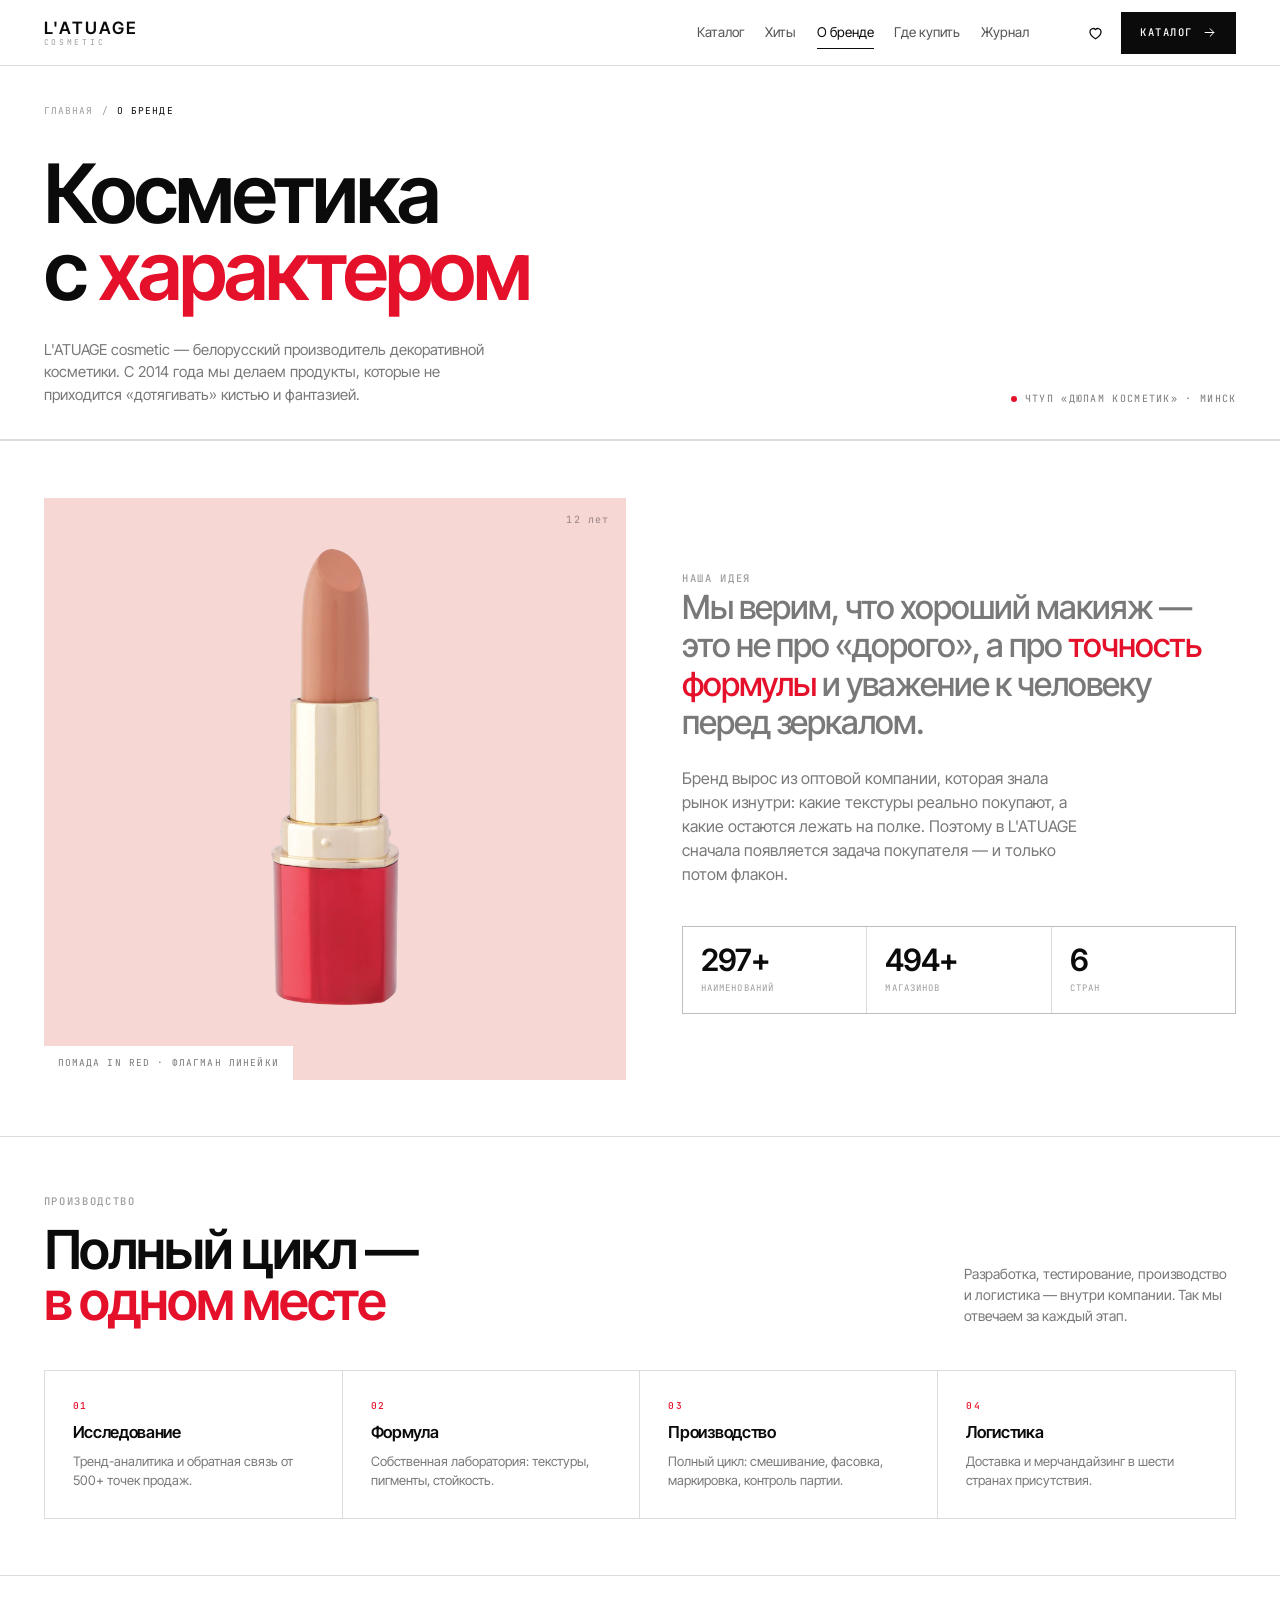
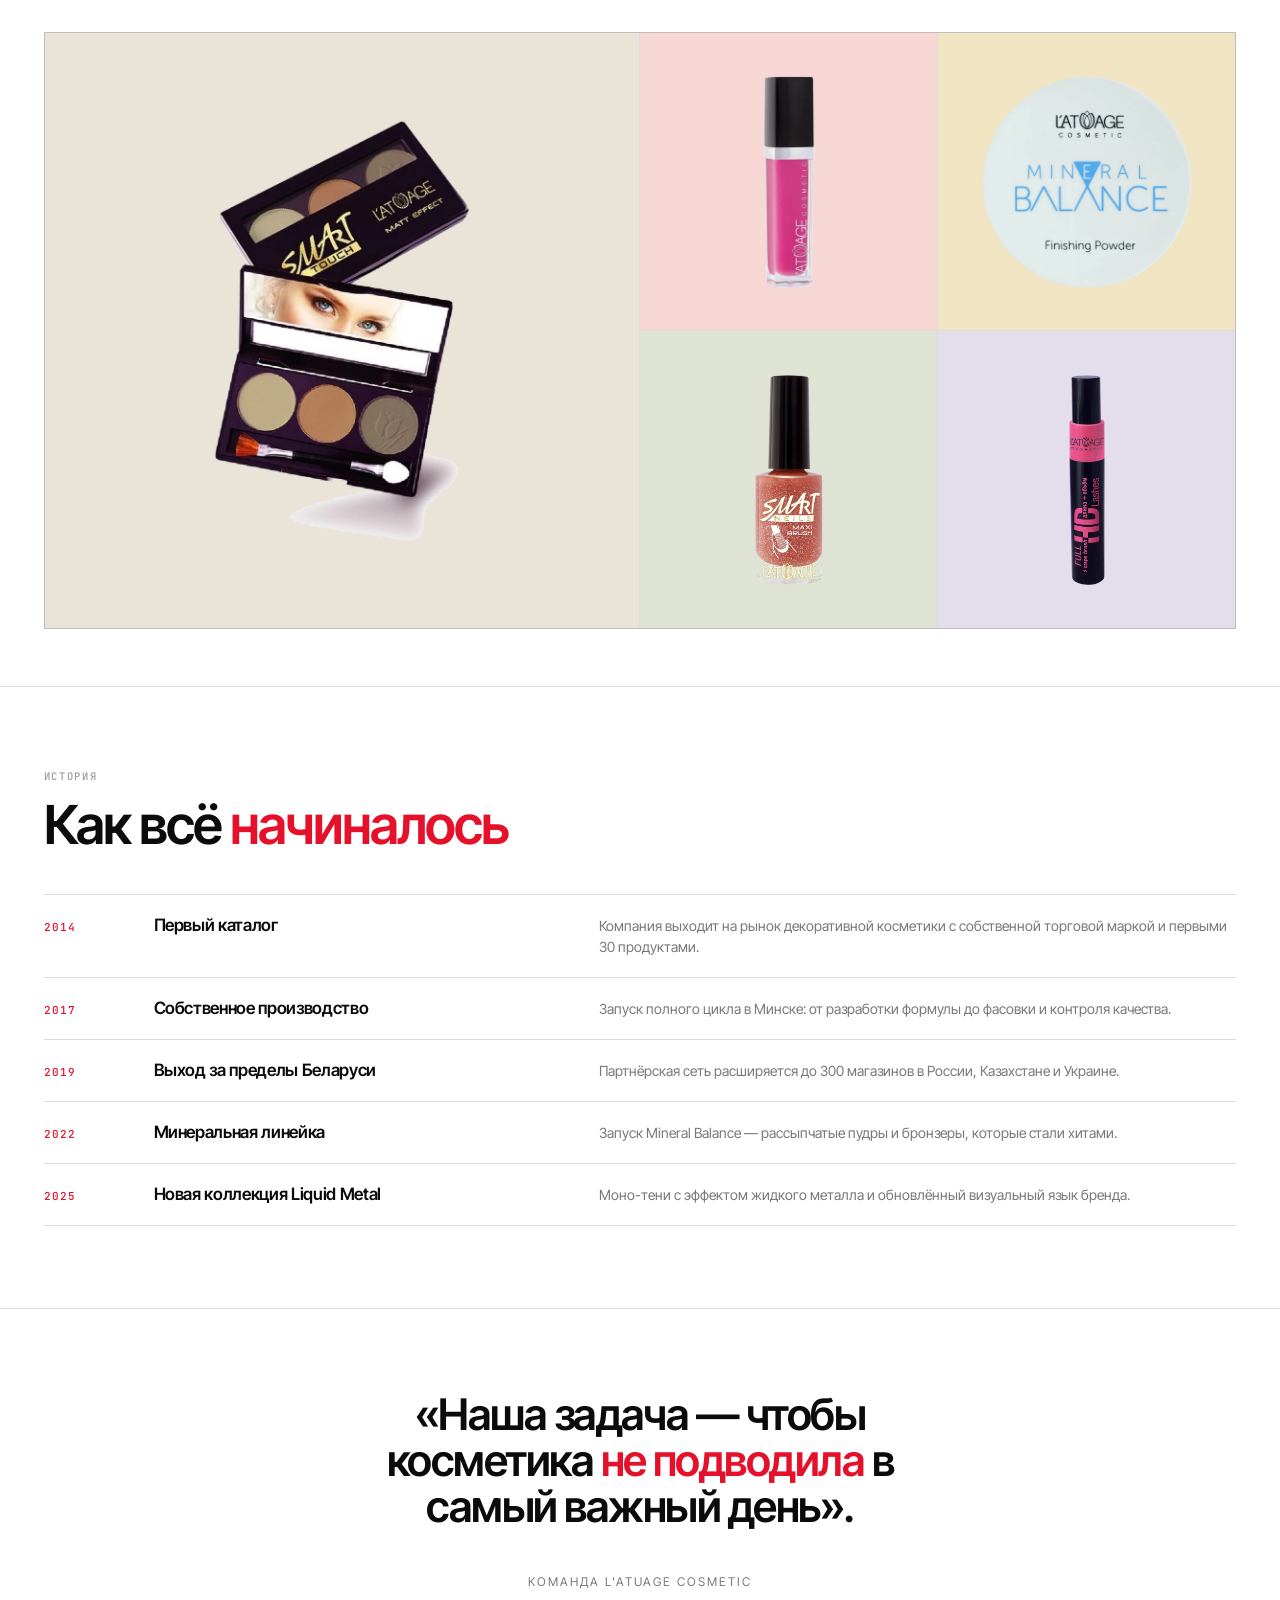
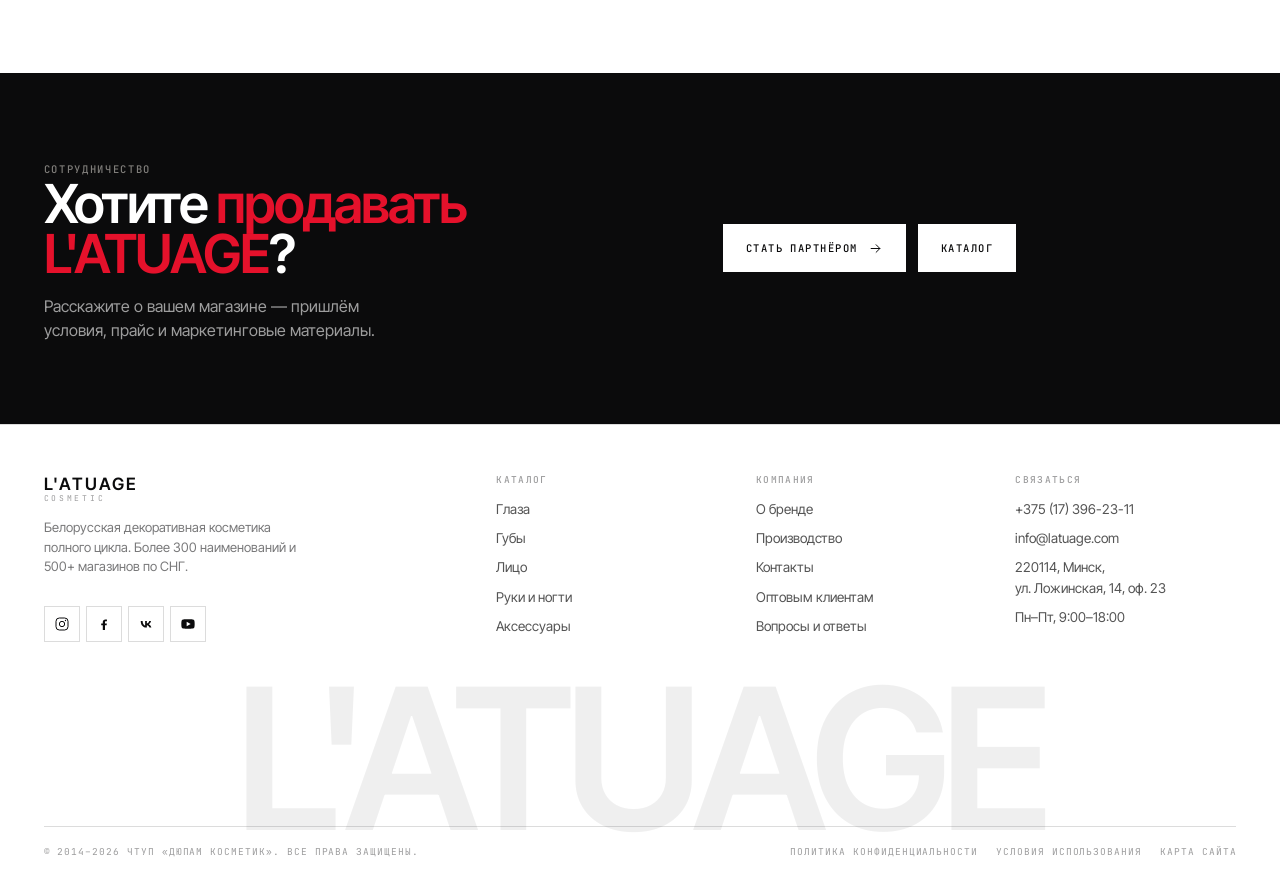
==== commit 90f78ff1: "Mobile polish: CTA на всю ширину, компактные карточки каталога Co-authored-by: openhands <openhands@" ====
--- a/about.html
+++ b/about.html
@@ -14,7 +14,7 @@
 <link rel="preconnect" href="https://fonts.googleapis.com">
 <link rel="preconnect" href="https://fonts.gstatic.com" crossorigin>
 <link href="https://fonts.googleapis.com/css2?family=Inter+Tight:wght@300;400;500;600;700&family=JetBrains+Mono:wght@400;500&display=swap" rel="stylesheet">
-<link rel="stylesheet" href="assets/css/style.css?v=5">
+<link rel="stylesheet" href="assets/css/style.css?v=6">
 </head>
 <body>
 <div class="loader" aria-hidden="true">
--- a/assets/css/style.css
+++ b/assets/css/style.css
@@ -1291,6 +1291,19 @@
   .mosaic { grid-template-columns: 1fr 1fr; }
 }
 
+@media (max-width: 720px) {
+  .hero__cta { flex-direction: column; align-items: stretch; }
+  .hero__cta .btn { width: 100%; justify-content: center; }
+  .pcard__body { padding: 12px 12px 14px; gap: 6px; }
+  .pcard__name { font-size: 13.5px; }
+  .pcard__row { flex-direction: column; align-items: flex-start; gap: 6px; }
+  .pcard__go { display: none; }
+  .pcard__shades span { font-size: 8.5px; }
+  .section-head { flex-direction: column; align-items: flex-start; gap: 16px; }
+  .texture { width: 74vw; }
+  .plate { aspect-ratio: 1 / 1; }
+}
+
 @media (max-width: 420px) {
   .cgrid { grid-template-columns: 1fr 1fr; }
   .shelf__meta i { display: none; }
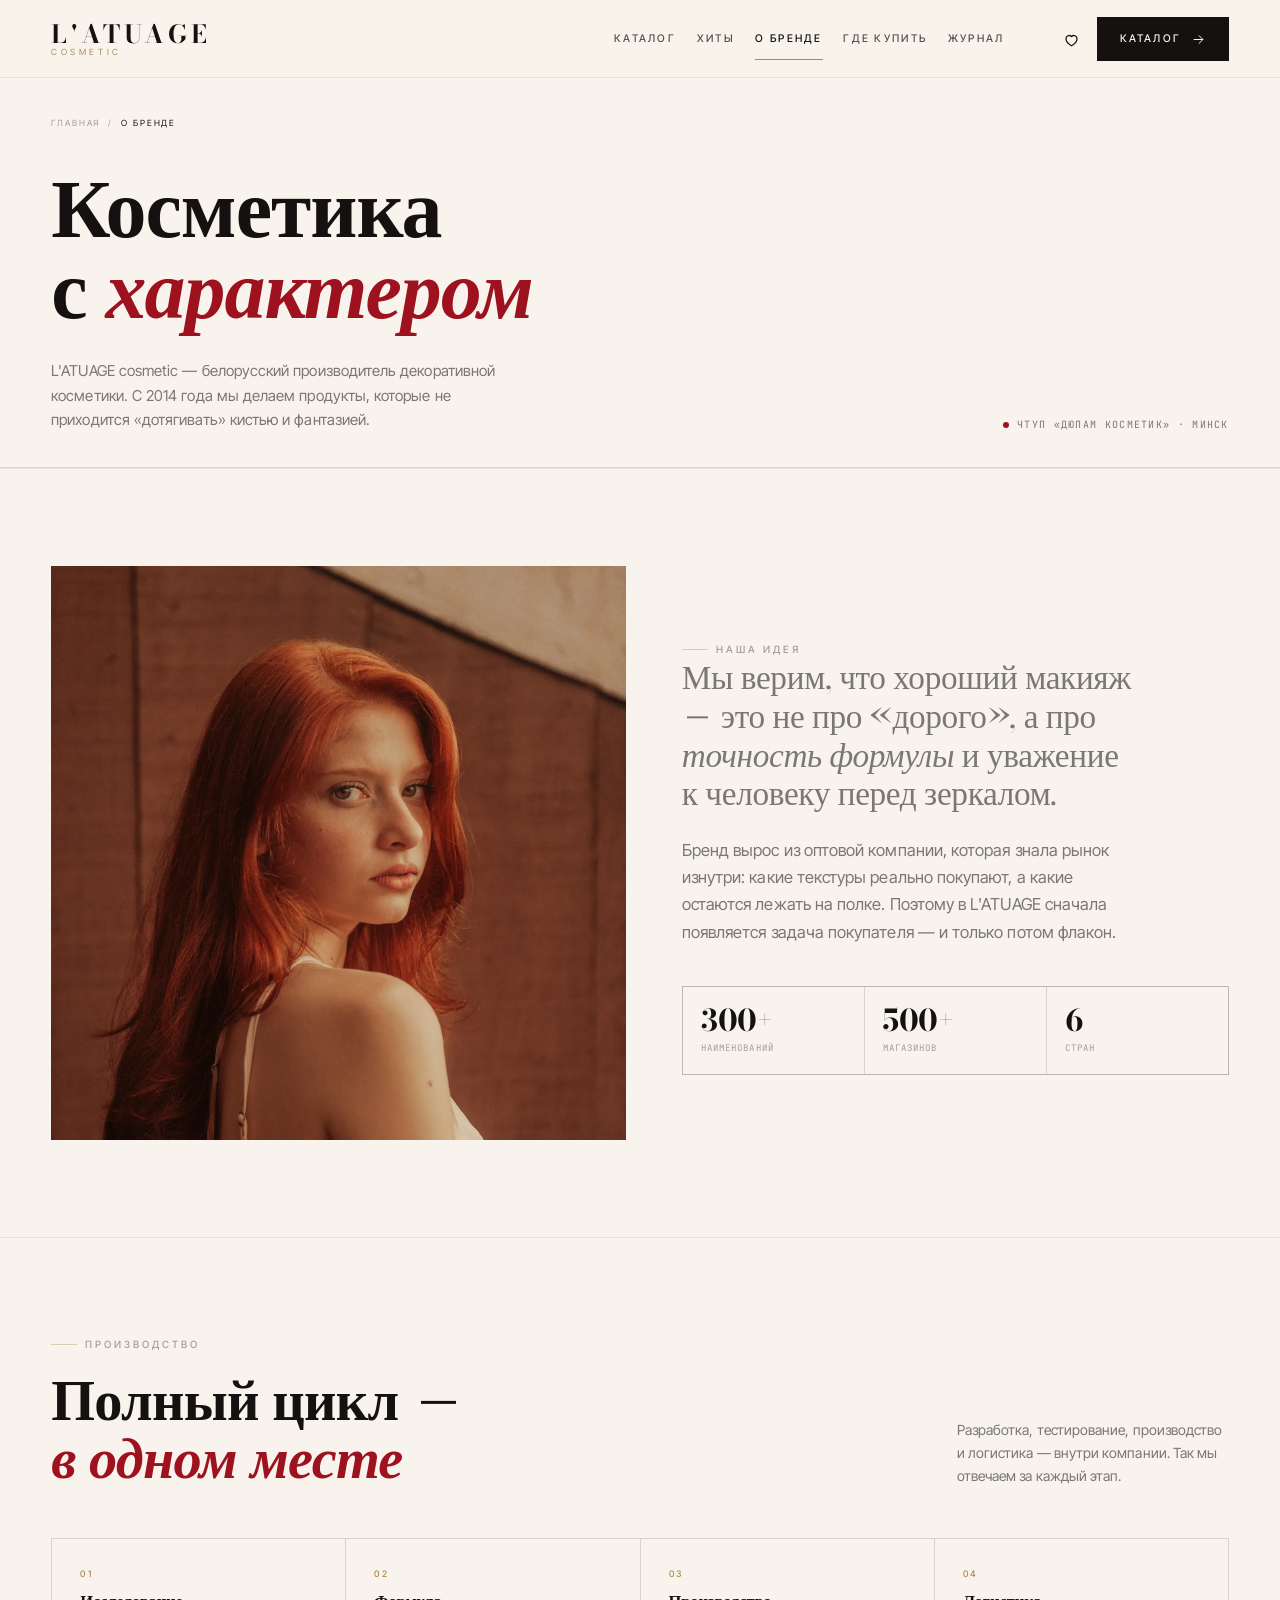
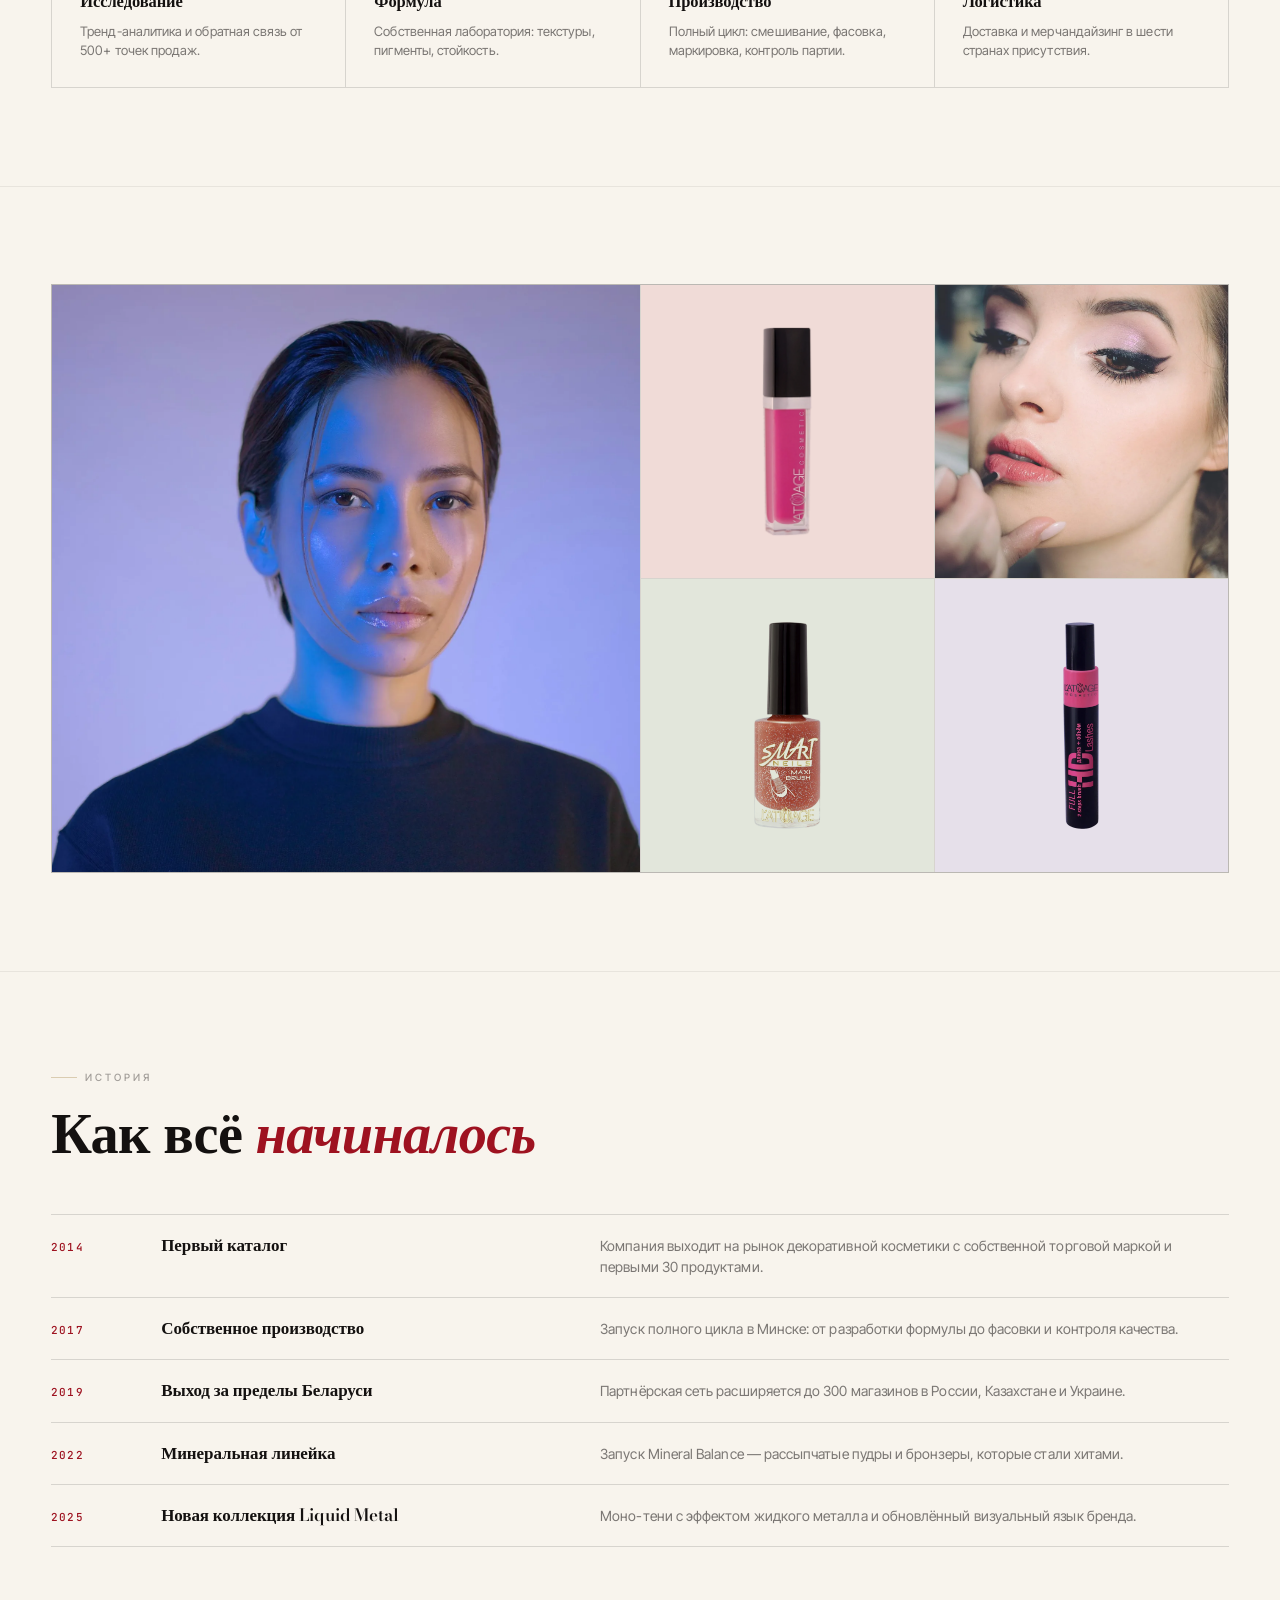
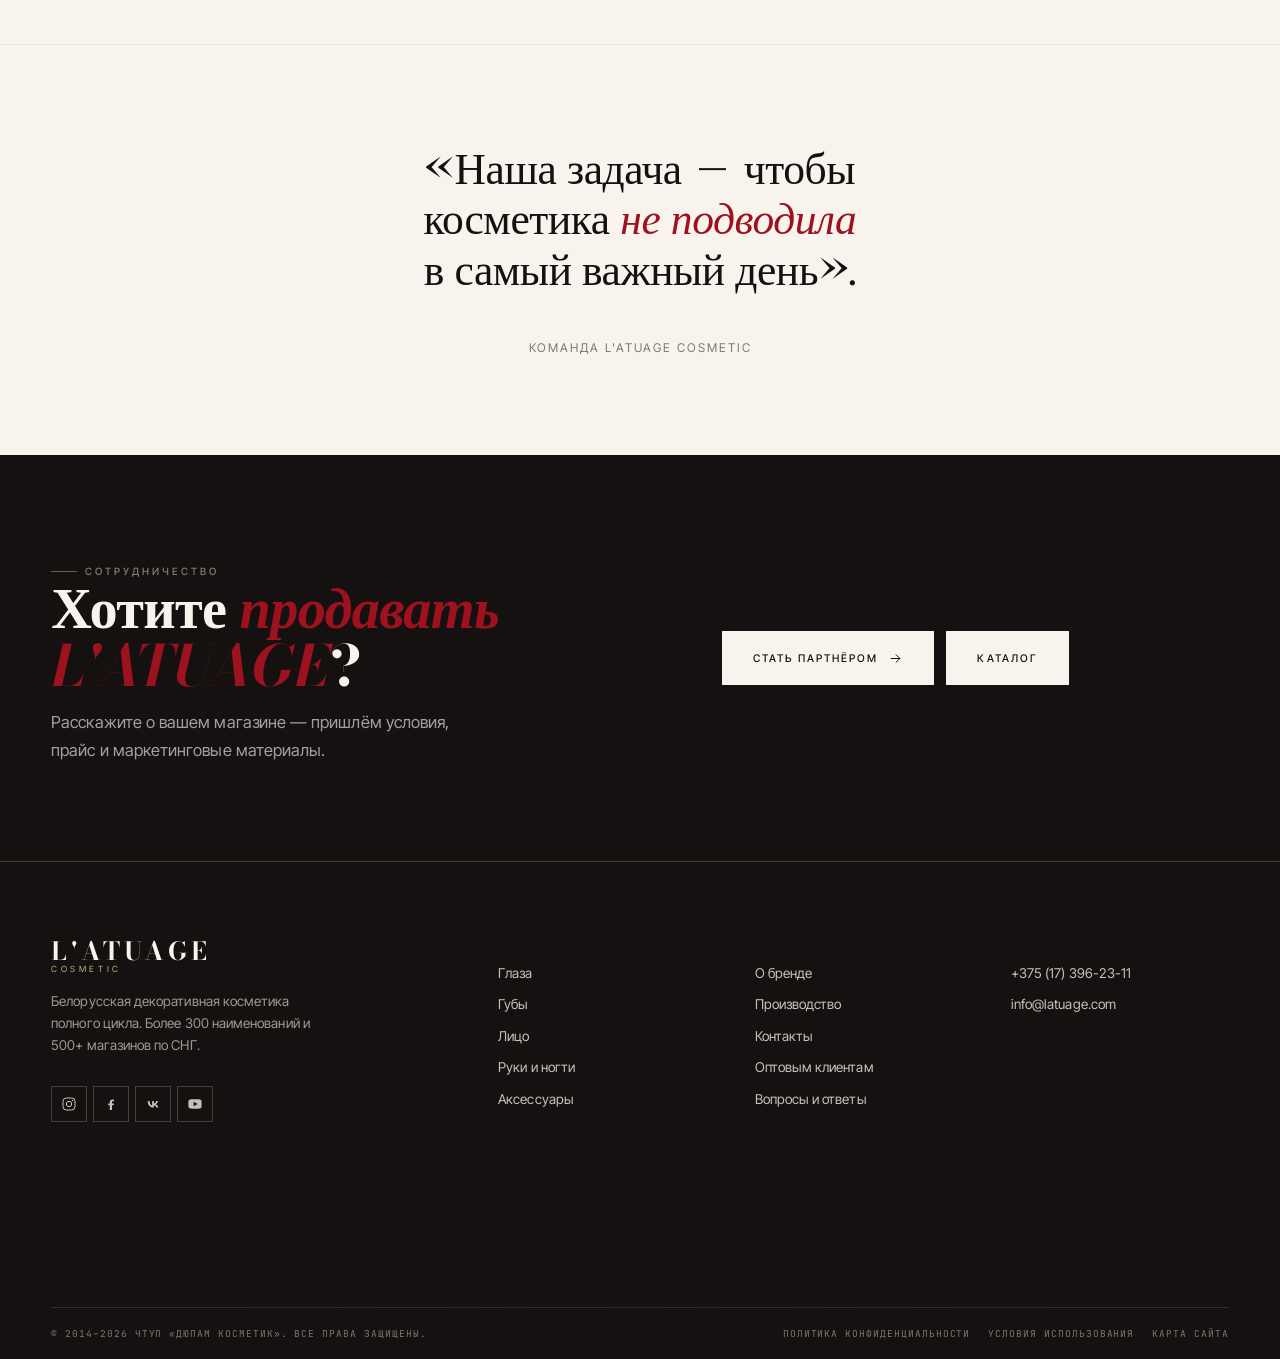
==== commit 3585c967: "Журнал и статьи: новые страницы, выравнивание сетки, типографика Bodoni - journal.html и article.htm" ====
--- a/about.html
+++ b/about.html
@@ -13,8 +13,8 @@
 <link rel="icon" href="data:image/svg+xml,%3Csvg xmlns='http://www.w3.org/2000/svg' viewBox='0 0 64 64'%3E%3Crect width='64' height='64' fill='%230b0b0c'/%3E%3Crect x='0' y='56' width='64' height='8' fill='%23e5112b'/%3E%3Ctext x='32' y='40' font-family='Helvetica,Arial' font-size='30' font-weight='600' fill='%23fff' text-anchor='middle'%3EL%3C/text%3E%3C/svg%3E">
 <link rel="preconnect" href="https://fonts.googleapis.com">
 <link rel="preconnect" href="https://fonts.gstatic.com" crossorigin>
-<link href="https://fonts.googleapis.com/css2?family=Inter+Tight:wght@300;400;500;600;700&family=JetBrains+Mono:wght@400;500&display=swap" rel="stylesheet">
-<link rel="stylesheet" href="assets/css/style.css?v=6">
+<link href="https://fonts.googleapis.com/css2?family=Bodoni+Moda:ital,opsz,wght@0,6..96,400..900;1,6..96,400..900&family=Inter+Tight:wght@300;400;500;600;700&family=JetBrains+Mono:wght@400;500&display=swap" rel="stylesheet">
+<link rel="stylesheet" href="assets/css/style.css?v=23">
 </head>
 <body>
 <div class="loader" aria-hidden="true">
@@ -36,7 +36,7 @@
       <a href="index.html#best">Хиты</a>
       <a href="about.html" class="is-active">О бренде</a>
       <a href="contacts.html">Где купить</a>
-      <a href="index.html#journal">Журнал</a>
+      <a href="journal.html">Журнал</a>
     </nav>
     <div class="header__actions">
       <a class="icon-btn" href="catalog.html" aria-label="Избранное" style="position:relative">
@@ -56,7 +56,7 @@
     <a href="index.html#best"><small>02</small>Хиты</a>
     <a href="about.html"><small>03</small>О бренде</a>
     <a href="contacts.html"><small>04</small>Где купить</a>
-    <a href="index.html#journal"><small>05</small>Журнал</a>
+    <a href="journal.html"><small>05</small>Журнал</a>
   </nav>
   <div class="menu__foot">
     <a href="tel:+375173962311">+375 (17) 396-23-11</a>
@@ -84,14 +84,12 @@
 <section class="section section--tight">
   <div class="container">
     <div class="split split--reverse">
-      <div class="plate" style="--tint:#f7d7d4;aspect-ratio:1/1">
-        <span class="plate__idx">12 лет</span>
-        <img src="assets/img/products/pomada-inred.webp" alt="Помада L'ATUAGE in Red" loading="lazy">
-        <span class="plate__cap">Помада in Red · флагман линейки</span>
+      <div class="ed__media" style="aspect-ratio:1/1">
+        <img src="assets/img/photos/warm-portrait.webp" alt="Бьюти-образ L'ATUAGE" loading="lazy">
       </div>
       <div>
         <span class="eyebrow label">Наша идея</span>
-        <p class="statement">Мы верим, что хороший макияж — это не про «дорого», а про <em>точность формулы</em> и уважение к человеку перед зеркалом.</p>
+        <p class="statement">Мы верим, что хороший макияж <span class="dash"></span> это не про «дорого», а про <em>точность формулы</em> и уважение к человеку перед зеркалом.</p>
         <p class="u-dim u-mt-24">Бренд вырос из оптовой компании, которая знала рынок изнутри:
         какие текстуры реально покупают, а какие остаются лежать на полке. Поэтому в L'ATUAGE сначала
         появляется задача покупателя — и только потом флакон.</p>
@@ -110,7 +108,7 @@
     <div class="section-head">
       <div>
         <span class="eyebrow label">Производство</span>
-        <h2>Полный цикл —<br><em>в одном месте</em></h2>
+        <h2>Полный цикл <span class="dash"></span><br><em>в одном месте</em></h2>
       </div>
       <p class="u-dim" style="max-width:34ch;font-size:14px">Разработка, тестирование, производство и логистика — внутри компании. Так мы отвечаем за каждый этап.</p>
     </div>
@@ -126,11 +124,11 @@
 <section class="section section--tight">
   <div class="container">
     <div class="mosaic">
-      <figure style="--tint:#e9e3d8"><img src="assets/img/products/teni-smart-touch.webp" alt="Палетка Smart Touch" loading="lazy"></figure>
-      <figure style="--tint:#f7d7d4"><img src="assets/img/products/blesk-gub.webp" alt="Блеск для губ" loading="lazy"></figure>
-      <figure style="--tint:#f1e4c3"><img src="assets/img/products/pudra-mineral.webp" alt="Пудра Mineral Balance" loading="lazy"></figure>
-      <figure style="--tint:#dee3d4"><img src="assets/img/products/lak-effect.webp" alt="Лак Effect" loading="lazy"></figure>
-      <figure style="--tint:#e4ddeb"><img src="assets/img/products/tush-full-hd.webp" alt="Тушь Full HD" loading="lazy"></figure>
+      <figure class="is-photo"><img src="assets/img/photos/look-bluenight.webp" alt="Вечерний образ L'ATUAGE" loading="lazy"></figure>
+      <figure style="--tint:#f0dbd7"><img src="assets/img/products/blesk-gub.webp" alt="Блеск для губ" loading="lazy"></figure>
+      <figure class="is-photo"><img src="assets/img/photos/makeup-apply.webp" alt="Нанесение макияжа L'ATUAGE" loading="lazy"></figure>
+      <figure style="--tint:#e2e6db"><img src="assets/img/products/lak-effect.webp" alt="Лак Effect" loading="lazy"></figure>
+      <figure style="--tint:#e6e0ea"><img src="assets/img/products/tush-full-hd.webp" alt="Тушь Full HD" loading="lazy"></figure>
     </div>
   </div>
 </section>
@@ -155,7 +153,7 @@
 
 <section class="section quotes">
   <div class="container">
-    <p class="quote-big">«Наша задача — чтобы косметика <em>не подводила</em> в самый важный день».</p>
+    <p class="quote-big">«Наша задача <span class="dash"></span> чтобы косметика <em>не подводила</em> в самый важный день».</p>
     <p class="u-center u-dim u-mt-24" style="font-size:12px;letter-spacing:.16em;text-transform:uppercase">Команда L'ATUAGE cosmetic</p>
   </div>
 </section>
@@ -237,7 +235,7 @@
   </div>
 </footer>
 <button class="to-top" aria-label="Наверх"><svg viewBox="0 0 24 24" fill="none" stroke="currentColor" stroke-width="1.6"><path d="M12 19V5M6 11l6-6 6 6"/></svg></button>
-<script src="assets/js/data.js?v=4"></script>
-<script src="assets/js/app.js?v=4"></script>
+<script src="assets/js/data.js?v=7"></script>
+<script src="assets/js/app.js?v=6"></script>
 </body>
 </html>
--- a/assets/css/style.css
+++ b/assets/css/style.css
@@ -1221,6 +1221,10 @@
 
 /* ---------------- адаптив ---------------- */
 @media (max-width: 1180px) {
+  .hero__inner { grid-template-columns: 1fr; max-height: none; }
+  .hero__text { padding-left: var(--pad); padding-right: var(--pad); order: 2; }
+  .hero__media { order: 1; height: clamp(420px, 62vh, 640px); }
+  .hero h1 { font-size: clamp(40px, 8.4vw, 74px); }
   .nav { gap: 14px; }
   .nav a { font-size: 12.5px; }
   .header .btn span { display: none; }
@@ -1373,3 +1377,631 @@
 .pdp__note svg { width: 16px; height: 16px; flex: none; color: var(--red); }
 .pdp__block h4 { font-family: var(--mono); font-size: 9.5px; font-weight: 500; letter-spacing: .14em; text-transform: uppercase; color: var(--ink-40); }
 .pdp__specs dd { margin: 0; }
+
+/* =========================================================
+   LUXE 3.0 — слоновая кость, золото, дидон, фотография
+   ========================================================= */
+
+:root {
+  --ink: #141110;
+  --ink-70: rgba(20, 17, 16, .72);
+  --ink-55: rgba(20, 17, 16, .55);
+  --ink-40: rgba(20, 17, 16, .38);
+  --line: rgba(20, 17, 16, .14);
+  --line-soft: rgba(20, 17, 16, .07);
+  --paper: #f8f4ed;
+  --bone: #efe8db;
+  --sand: #e7dfd0;
+  --gold: #a98a4f;
+  --gold-2: #cbb183;
+  --gold-line: rgba(169, 138, 79, .38);
+  --red: #9e1220;
+  --red-soft: #f0d8d4;
+  --serif: "Bodoni Moda", "Didot", "Times New Roman", Georgia, serif;
+  --pad: clamp(18px, 4vw, 64px);
+  --max: 1480px;
+  --hdr: 78px;
+}
+
+body {
+  background: var(--paper);
+  font-family: var(--font);
+  font-size: 16.5px;
+  line-height: 1.66;
+  letter-spacing: .004em;
+  color: var(--ink);
+}
+
+::selection { background: var(--gold); color: #fff; }
+
+/* ---------- типографика ---------- */
+h1, h2, h3, .hero h1, .statement, .quote-big, .footer__title {
+  font-family: var(--serif);
+  font-weight: 700;
+  letter-spacing: -.012em;
+  line-height: .99;
+  text-wrap: balance;
+}
+
+h1 { font-size: clamp(46px, 7vw, 116px); }
+h2 { font-size: clamp(32px, 4.4vw, 70px); line-height: 1.02; }
+h3 { font-size: clamp(19px, 1.6vw, 25px); font-weight: 600; line-height: 1.18; letter-spacing: -.005em; }
+h4 { font-family: var(--font); }
+
+h1 em, h2 em, h3 em, .statement em, .quote-big em {
+  font-style: italic;
+  color: var(--red);
+}
+
+.label {
+  font-family: var(--font);
+  font-size: 10px;
+  font-weight: 500;
+  letter-spacing: .3em;
+  text-transform: uppercase;
+  color: var(--gold);
+}
+
+.label::before {
+  content: "";
+  width: 26px;
+  height: 1px;
+  background: var(--gold-line);
+}
+
+.eyebrow { color: var(--ink-40); }
+.u-dim { color: var(--ink-55); }
+
+/* ---------- секции ---------- */
+.section {
+  padding-block: clamp(64px, 7.6vw, 132px);
+  border-top: 1px solid var(--line-soft);
+}
+
+.section-head { margin-bottom: clamp(34px, 4vw, 68px); }
+.section-head > div:first-child { gap: 20px; }
+
+/* ---------- кнопки ---------- */
+.btn {
+  height: 54px;
+  padding: 0 30px;
+  border: 1px solid var(--ink);
+  background: var(--ink);
+  color: var(--paper);
+  font-family: var(--font);
+  font-size: 10.5px;
+  font-weight: 500;
+  letter-spacing: .2em;
+  transition: background .45s var(--ease), color .45s var(--ease), border-color .45s var(--ease);
+}
+
+.btn:hover { background: var(--gold); border-color: var(--gold); color: #fff; }
+.btn--red { background: var(--red); border-color: var(--red); }
+.btn--red:hover { background: var(--ink); border-color: var(--ink); }
+.btn--ghost { background: transparent; color: var(--ink); border-color: var(--line); }
+.btn--ghost:hover { background: var(--ink); color: var(--paper); border-color: var(--ink); }
+.btn--light { background: var(--paper); color: var(--ink); border-color: var(--paper); }
+.btn--light:hover { background: var(--gold); border-color: var(--gold); color: #fff; }
+.btn--outline-light { background: transparent; color: var(--paper); border-color: rgba(248, 244, 237, .5); }
+.btn--outline-light:hover { background: var(--paper); color: var(--ink); border-color: var(--paper); }
+
+/* ---------- шапка ---------- */
+.header {
+  height: var(--hdr);
+  background: rgba(248, 244, 237, .9);
+  backdrop-filter: blur(16px) saturate(1.2);
+  border-bottom: 1px solid var(--line-soft);
+}
+
+.header__inner { height: var(--hdr); }
+
+.logo__word {
+  font-family: var(--serif);
+  font-weight: 700;
+  font-size: 25px;
+  letter-spacing: .16em;
+  text-transform: uppercase;
+}
+
+.logo__sub {
+  font-family: var(--font);
+  font-size: 8.5px;
+  letter-spacing: .42em;
+  color: var(--gold);
+}
+
+.nav a {
+  font-family: var(--font);
+  font-size: 10.5px;
+  font-weight: 500;
+  letter-spacing: .22em;
+  text-transform: uppercase;
+  color: var(--ink-70);
+  position: relative;
+}
+
+.nav a::after {
+  content: "";
+  position: absolute;
+  left: 0;
+  right: 0;
+  bottom: -6px;
+  height: 1px;
+  background: var(--gold);
+  transform: scaleX(0);
+  transform-origin: left;
+  transition: transform .45s var(--ease);
+}
+
+.nav a:hover::after, .nav a.is-active::after { transform: scaleX(1); }
+.nav a.is-active { color: var(--ink); }
+
+.header .btn { height: 44px; padding: 0 22px; }
+
+/* ---------- герой: тёмная панель + съёмка ---------- */
+.hero {
+  position: relative;
+  padding: 0;
+  background: var(--ink);
+  color: var(--paper);
+  overflow: hidden;
+}
+
+.hero__inner {
+  display: grid;
+  grid-template-columns: 1.02fr .98fr;
+  min-height: calc(100vh - var(--hdr));
+  max-height: 940px;
+}
+
+.hero__text {
+  display: flex;
+  flex-direction: column;
+  justify-content: center;
+  gap: clamp(20px, 2.4vw, 34px);
+  padding: clamp(40px, 5vw, 84px) clamp(24px, 4vw, 72px) clamp(36px, 4vw, 64px) var(--pad);
+  padding-left: max(var(--pad), calc((100% - var(--max)) / 2));
+}
+
+.hero__kicker {
+  display: inline-flex;
+  align-items: center;
+  gap: 14px;
+  font-family: var(--font);
+  font-size: 9.5px;
+  font-weight: 500;
+  letter-spacing: .34em;
+  text-transform: uppercase;
+  color: var(--gold-2);
+}
+
+.hero__kicker::before { content: ""; width: 46px; height: 1px; background: var(--gold-2); }
+
+.hero h1 {
+  margin: 0;
+  font-size: clamp(42px, 5.6vw, 92px);
+  line-height: .93;
+  letter-spacing: -.016em;
+}
+
+.hero h1 span { display: block; white-space: nowrap; }
+.hero__accent { font-style: italic; color: var(--paper); }
+
+.hero__lead {
+  margin: 0;
+  max-width: 42ch;
+  font-size: 16px;
+  line-height: 1.62;
+  color: rgba(248, 244, 237, .72);
+}
+
+.hero__cta { display: flex; flex-wrap: wrap; gap: 10px; }
+
+.hero__facts {
+  display: flex;
+  flex-wrap: wrap;
+  gap: 0;
+  margin: 4px 0 0;
+  padding: 22px 0 0;
+  list-style: none;
+  border-top: 1px solid rgba(248, 244, 237, .16);
+}
+
+.hero__facts li {
+  display: grid;
+  gap: 6px;
+  padding: 0 clamp(16px, 2vw, 30px);
+  border-left: 1px solid rgba(248, 244, 237, .16);
+}
+
+.hero__facts li:first-child { padding-left: 0; border-left: 0; }
+
+.hero__facts b,
+.stats__grid b,
+.pstats b,
+.fact b {
+  font-variant-numeric: lining-nums;
+  font-feature-settings: "lnum" 1;
+}
+
+.hero__facts b {
+  font-family: var(--serif);
+  font-size: clamp(22px, 2.2vw, 30px);
+  font-weight: 700;
+  line-height: 1;
+  color: var(--paper);
+}
+
+.hero__facts span {
+  font-family: var(--font);
+  font-size: 8.5px;
+  letter-spacing: .24em;
+  text-transform: uppercase;
+  color: rgba(248, 244, 237, .5);
+}
+
+.hero__media { position: relative; overflow: hidden; background: #1a1512; }
+
+.hero__media img {
+  width: 100%;
+  height: 100%;
+  object-fit: cover;
+  object-position: 50% 18%;
+  animation: heroZoom 30s ease-out forwards;
+}
+
+@keyframes heroZoom { from { transform: scale(1); } to { transform: scale(1.07); } }
+
+.hero__tag {
+  position: absolute;
+  left: clamp(16px, 2vw, 28px);
+  bottom: clamp(24px, 2.8vw, 42px);
+  z-index: 3;
+  padding: 10px 16px;
+  font-family: var(--font);
+  font-size: 8.5px;
+  letter-spacing: .26em;
+  text-transform: uppercase;
+  color: var(--paper);
+  background: rgba(20, 17, 16, .38);
+  backdrop-filter: blur(6px);
+  border: 1px solid rgba(248, 244, 237, .28);
+}
+
+/* ---------- витрина категорий ---------- */
+.shelf { border-top: 1px solid var(--gold-line); }
+
+.shelf__item { background: var(--bone); }
+.shelf__idx { font-family: var(--font); font-size: 9px; letter-spacing: .3em; color: var(--gold); }
+
+.shelf__meta b {
+  font-family: var(--serif);
+  font-size: clamp(20px, 1.9vw, 27px);
+  font-weight: 600;
+  letter-spacing: -.01em;
+}
+
+.shelf__meta i {
+  font-family: var(--font);
+  font-size: 9px;
+  letter-spacing: .22em;
+  text-transform: uppercase;
+  color: var(--ink-40);
+}
+
+/* ---------- бегущая строка ---------- */
+.ticker { background: var(--ink); border: 0; }
+.marquee span {
+  font-family: var(--serif);
+  font-style: italic;
+  font-size: clamp(15px, 1.5vw, 20px);
+  letter-spacing: .02em;
+  color: rgba(248, 244, 237, .82);
+}
+.marquee span::after { color: var(--gold); }
+
+/* ---------- карточки ---------- */
+.pcard { background: var(--paper); border-color: var(--line-soft); }
+.pcard__media { background: var(--bone); }
+.pcard__cat { font-family: var(--font); font-size: 8.5px; letter-spacing: .26em; color: var(--gold); }
+.pcard__name { font-family: var(--serif); font-size: 18px; font-weight: 600; letter-spacing: -.005em; line-height: 1.2; }
+.pcard__shades span, .pcard__go { font-family: var(--font); font-size: 8.5px; letter-spacing: .2em; }
+.pcard__badge { font-family: var(--font); font-size: 8.5px; letter-spacing: .22em; }
+.pcard__quick { font-family: var(--font); font-size: 9px; letter-spacing: .22em; }
+
+/* ---------- редакционные блоки с моделями ---------- */
+.ed {
+  display: grid;
+  grid-template-columns: 1.02fr 1fr;
+  align-items: center;
+  gap: clamp(28px, 5vw, 96px);
+}
+
+.ed--reverse .ed__media { order: 2; }
+
+.ed__media {
+  position: relative;
+  overflow: hidden;
+  background: var(--bone);
+  aspect-ratio: 4 / 5;
+}
+
+.ed__media img {
+  width: 100%;
+  height: 100%;
+  object-fit: cover;
+  transition: transform 1.4s var(--ease);
+}
+
+.ed:hover .ed__media img { transform: scale(1.04); }
+
+.ed__body { display: grid; gap: clamp(18px, 2vw, 28px); justify-items: start; }
+.ed__body p { max-width: 46ch; color: var(--ink-70); }
+
+.ed__sign {
+  font-family: var(--serif);
+  font-style: italic;
+  font-size: clamp(20px, 2vw, 28px);
+  color: var(--ink);
+}
+
+.looks {
+  display: grid;
+  grid-template-columns: repeat(3, 1fr);
+  gap: clamp(8px, 1vw, 16px);
+}
+
+.look { position: relative; overflow: hidden; aspect-ratio: 3 / 4; background: var(--bone); }
+.look img { width: 100%; height: 100%; object-fit: cover; transition: transform 1.6s var(--ease); }
+.look:hover img { transform: scale(1.05); }
+
+.look__cap {
+  position: absolute;
+  inset: auto 0 0 0;
+  display: flex;
+  align-items: baseline;
+  justify-content: space-between;
+  gap: 12px;
+  padding: 18px 20px;
+  background: linear-gradient(180deg, rgba(12, 10, 9, 0) 0%, rgba(12, 10, 9, .72) 100%);
+  color: var(--paper);
+}
+
+.look__cap b { font-family: var(--serif); font-size: 19px; font-weight: 600; }
+.look__cap span { font-family: var(--font); font-size: 8.5px; letter-spacing: .22em; text-transform: uppercase; color: var(--gold-2); }
+
+/* ---------- оттенки ---------- */
+.shadex { border: 1px solid var(--line-soft); }
+.shadex__tabs button {
+  font-family: var(--font);
+  font-size: 9.5px;
+  letter-spacing: .2em;
+  text-transform: uppercase;
+  border-color: var(--line-soft);
+}
+.shadex__tabs button.is-active { background: var(--ink); border-color: var(--ink); color: var(--paper); }
+.shadex__row dt { font-family: var(--font); font-size: 8.5px; letter-spacing: .24em; color: var(--gold); }
+.shadex__row dd { font-family: var(--serif); font-size: 19px; font-weight: 600; }
+.shadex__name {
+  font-family: var(--font);
+  font-size: 10px;
+  font-weight: 500;
+  letter-spacing: .3em;
+  text-transform: uppercase;
+  color: var(--paper);
+}
+
+/* ---------- журнал ---------- */
+.post__media { background: var(--bone); }
+.post__media img { padding: 0; object-fit: cover; aspect-ratio: 4 / 3; }
+.post__meta { font-family: var(--font); font-size: 8.5px; letter-spacing: .24em; color: var(--gold); }
+.post__title { font-family: var(--serif); font-size: clamp(19px, 1.7vw, 25px); font-weight: 600; line-height: 1.2; }
+
+/* ---------- цитаты и цифры ---------- */
+.quote-big, .statement { font-family: var(--serif); font-weight: 400; line-height: 1.16; letter-spacing: -.01em; }
+.quote-big em, .statement em { font-style: italic; color: var(--red); }
+.stats__grid b, .pstats b { font-family: var(--serif); font-weight: 700; }
+
+/* ---------- подвал ---------- */
+.footer {
+  background: var(--ink);
+  color: var(--paper);
+  border-top: 1px solid var(--gold-line);
+  padding-top: clamp(56px, 6vw, 96px);
+}
+
+.footer .logo__word { color: var(--paper); }
+.footer__brand p { color: rgba(248, 244, 237, .6); font-size: 13.5px; }
+.footer__col h4 { font-family: var(--font); font-size: 9px; letter-spacing: .26em; color: var(--gold-2); }
+.footer a { color: rgba(248, 244, 237, .78); }
+.footer a:hover { color: var(--gold-2); }
+.footer__socials a { border-color: rgba(248, 244, 237, .2); }
+.footer__bottom { border-top: 1px solid rgba(248, 244, 237, .12); color: rgba(248, 244, 237, .45); }
+.footer__bottom a { color: rgba(248, 244, 237, .45); }
+
+/* ---------- подписка ---------- */
+.cta { background: var(--ink); }
+.cta h2 { color: var(--paper); }
+.cta .label { color: var(--gold-2); }
+.cta .label::before { background: rgba(203, 177, 131, .5); }
+
+/* ---------- карточка товара ---------- */
+.pdp__cat { font-family: var(--font); font-size: 9px; letter-spacing: .3em; color: var(--gold); }
+.pdp__block h4 { font-family: var(--font); font-size: 9px; letter-spacing: .26em; color: var(--gold); }
+.pdp__specs dt { font-family: var(--font); font-size: 8.5px; letter-spacing: .22em; }
+.pdp__specs dd { font-family: var(--serif); font-size: 18px; }
+.pdp__note { color: var(--ink-40); }
+.pdp__main { background: var(--bone); }
+
+/* ---------- мелочи ---------- */
+.crumbs { font-family: var(--font); font-size: 8.5px; letter-spacing: .22em; color: var(--ink-40); }
+.rail-btn { border-color: var(--line-soft); }
+.rail-btn:hover { background: var(--ink); color: var(--paper); border-color: var(--ink); }
+.chip, .filter-btn, .cat-btn { font-family: var(--font); letter-spacing: .16em; }
+
+/* ---------- доработки ---------- */
+.pcard__row { flex-wrap: wrap; row-gap: 6px; }
+.pcard__shades { min-width: 0; }
+.footer .logo__sub { color: var(--gold-2); }
+.footer__col h4 { color: var(--gold-2); }
+.step h3, .steps h3 { font-family: var(--serif); }
+.step b, .steps b { font-family: var(--font); font-size: 9px; letter-spacing: .26em; color: var(--gold); }
+.spec span { font-family: var(--font); font-size: 9px; letter-spacing: .24em; color: var(--gold); }
+.spec b { font-family: var(--serif); font-size: 18px; font-weight: 600; }
+.split__list li b { font-family: var(--font); font-size: 9px; letter-spacing: .24em; color: var(--gold); }
+.split__list li span { font-size: 15px; }
+.quote-card p, .review p { font-family: var(--serif); font-size: 19px; line-height: 1.45; }
+.link-arrow { font-family: var(--font); font-size: 9.5px; letter-spacing: .22em; }
+.phero h1 { font-family: var(--serif); }
+.catalog-head h1, .pdp h1 { font-family: var(--serif); }
+.chip.is-active, .cat-btn.is-active, .filter-btn.is-active { background: var(--ink); color: var(--paper); border-color: var(--ink); }
+
+.mosaic figure { position: relative; }
+.mosaic figure.is-photo { display: block; min-height: 240px; }
+.mosaic figure.is-photo img {
+  position: absolute;
+  inset: 0;
+  aspect-ratio: auto;
+  width: 100%;
+  height: 100%;
+  padding: 0;
+  object-fit: cover;
+}
+.fact b { font-family: var(--serif); font-weight: 700; font-size: 30px; letter-spacing: -.01em; }
+.statement { color: var(--ink); }
+.statement em { color: var(--crimson); }
+
+/* ---------- мобильный герой ---------- */
+@media (max-width: 720px) {
+  .header .btn { display: none; }
+  .hero__inner { min-height: 0; max-height: none; }
+  .hero__media { order: 1; height: 58vh; min-height: 340px; }
+  .hero__media img { object-position: 50% 14%; }
+  .hero__text { order: 2; padding: 28px 20px 40px; gap: 18px; }
+  .hero h1 { font-size: clamp(28px, 8.8vw, 44px); line-height: .96; }
+  .hero h1 span { white-space: normal; }
+  .hero__kicker { font-size: 8px; letter-spacing: .2em; }
+  .hero__kicker::before { width: 26px; }
+  .hero__lead { font-size: 14.5px; }
+  .hero__facts { padding-top: 16px; }
+  .hero__facts li { padding: 0 14px; }
+  .hero__facts li:first-child { padding-left: 0; }
+  .hero__facts b { font-size: 22px; }
+  .hero__facts span { font-size: 8px; letter-spacing: .16em; }
+  .hero__tag { bottom: 14px; left: 14px; font-size: 7.5px; padding: 8px 12px; }
+  .mosaic figure.is-photo { min-height: 180px; }
+}
+
+@media (max-width: 1180px) {
+  .hero__inner { grid-template-columns: 1fr; max-height: none; }
+  .hero__text { order: 2; padding: 36px var(--pad) 46px; }
+  .hero__media { order: 1; height: clamp(380px, 56vh, 620px); }
+  .hero__media img { object-position: 50% 16%; }
+}
+
+/* продуктовые фото сняты на белом — вписываем в тонированные плитки */
+.plate img,
+.cat img,
+.pcard__media img,
+.shelf__item img,
+.mosaic figure:not(.is-photo) img,
+.cart-item img,
+.mini img,
+.stores img { mix-blend-mode: multiply; }
+
+/* выравнивание героя по контейнеру */
+.hero { padding-left: max(var(--pad), calc((100% - var(--max)) / 2)); }
+.hero__text { padding-left: 0; }
+@media (max-width: 1180px) {
+  .hero { padding-left: 0; }
+  .hero__text { padding: 36px var(--pad) 46px; }
+}
+
+.look img { filter: saturate(.94) contrast(1.04) brightness(.99); }
+.look:hover img { filter: saturate(1) contrast(1.05); }
+
+/* Bodoni Moda без глифа тире — рисуем его линией */
+.dash {
+  display: inline-block;
+  width: .62em;
+  height: .045em;
+  min-height: 1.5px;
+  background: currentColor;
+  vertical-align: .28em;
+  margin: 0 .16em;
+  transform: translateY(-.02em);
+}
+.shadex__stage img { height: clamp(240px, 32vw, 460px); }
+
+.plus { font-family: var(--font); font-size: .58em; font-weight: 500; vertical-align: .18em; margin-left: .02em; }
+
+/* ---------------- journal page ---------------- */
+.jchips { display: flex; flex-wrap: wrap; gap: 8px; margin-bottom: clamp(20px, 2.4vw, 34px); }
+.jchips button {
+  padding: 9px 16px; border: 1px solid var(--line); border-radius: 100px;
+  background: transparent; font-family: var(--font); font-size: 10px; font-weight: 500;
+  letter-spacing: .22em; text-transform: uppercase; color: var(--ink-70); cursor: pointer;
+  transition: background .3s var(--ease), color .3s var(--ease), border-color .3s var(--ease);
+}
+.jchips button:hover { border-color: var(--ink); color: var(--ink); }
+.jchips button.is-active { background: var(--ink); border-color: var(--ink); color: var(--paper); }
+.journal__grid--wide .post p { max-height: 4.6em; overflow: hidden; }
+
+/* ---------------- article page ---------------- */
+.phero--art { padding-bottom: 0; }
+.phero--art .crumbs { margin-bottom: 0; }
+.art__head { padding-top: clamp(24px, 3vw, 48px); max-width: 1120px; }
+.art__title {
+  font-family: var(--serif); font-size: clamp(34px, 5vw, 76px); font-weight: 600;
+  line-height: 1.02; letter-spacing: -.02em; margin: 18px 0 0; max-width: 20ch;
+}
+.art__title em { font-style: italic; color: var(--red); }
+.art__lead {
+  font-family: var(--serif); font-size: clamp(17px, 1.5vw, 22px); line-height: 1.5;
+  color: var(--ink-70); max-width: 62ch; margin: 22px 0 0;
+}
+.art__cover { margin: clamp(28px, 4vw, 64px) 0 0; background: var(--bone); overflow: hidden; }
+.art__cover img { width: 100%; height: clamp(240px, 46vw, 560px); object-fit: cover; display: block; }
+.art__body { max-width: 792px; margin: clamp(32px, 4vw, 64px) auto 0; padding-bottom: clamp(40px, 6vw, 90px); }
+.art__body p { font-size: 17px; line-height: 1.75; color: var(--ink-70); margin: 0 0 1.15em; }
+.art__body p:first-of-type::first-letter {
+  float: left; font-family: var(--serif); font-weight: 600; font-size: 4.1em;
+  line-height: .78; padding: .04em .09em 0 0; color: var(--ink);
+}
+.art__body h2 {
+  font-family: var(--serif); font-size: clamp(21px, 2vw, 29px); font-weight: 600;
+  line-height: 1.2; margin: 1.9em 0 .55em; padding-top: 1.1em; border-top: 1px solid var(--line);
+}
+.art__body blockquote {
+  margin: 1.8em 0; padding: 4px 0 4px 24px; border-left: 2px solid var(--gold);
+  font-family: var(--serif); font-style: italic; font-size: clamp(19px, 1.8vw, 25px);
+  line-height: 1.45; color: var(--ink);
+}
+.art__prods { margin-top: clamp(36px, 4vw, 60px); padding-top: 22px; border-top: 1px solid var(--line); }
+.art__prods h3 {
+  font-family: var(--font); font-size: 9px; letter-spacing: .26em; text-transform: uppercase;
+  color: var(--gold); font-weight: 500; margin: 0 0 16px;
+}
+.art__prods-grid { display: grid; grid-template-columns: repeat(3, 1fr); gap: 14px; }
+.art__prod { display: grid; gap: 4px; color: inherit; }
+.art__prod-img { display: grid; place-items: center; background: var(--tint, var(--bone)); aspect-ratio: 1; }
+.art__prod-img img {
+  width: 74%; height: 74%; object-fit: contain; mix-blend-mode: multiply;
+  transition: transform .7s var(--ease);
+}
+.art__prod:hover .art__prod-img img { transform: scale(1.06); }
+.art__prod b { font-family: var(--serif); font-size: 15px; font-weight: 600; line-height: 1.25; margin-top: 10px; }
+.art__prod small { font-family: var(--font); font-size: 8.5px; letter-spacing: .24em; text-transform: uppercase; color: var(--ink-40); }
+.art__prod:hover b { color: var(--red); }
+.art__next {
+  display: grid; gap: 8px; margin-top: clamp(40px, 5vw, 72px); padding-top: 22px;
+  border-top: 1px solid var(--line); color: inherit;
+}
+.art__next span { font-family: var(--font); font-size: 9px; letter-spacing: .26em; text-transform: uppercase; color: var(--gold); }
+.art__next b { font-family: var(--serif); font-weight: 600; font-size: clamp(20px, 2.2vw, 30px); line-height: 1.2; transition: color .3s var(--ease); }
+.art__next:hover b { color: var(--red); }
+@media (max-width: 760px) {
+  .art__prods-grid { grid-template-columns: 1fr 1fr; }
+  .art__body p { font-size: 16px; }
+}
+.art__cover img { height: clamp(240px, 38vw, 470px); object-position: 50% 32%; }
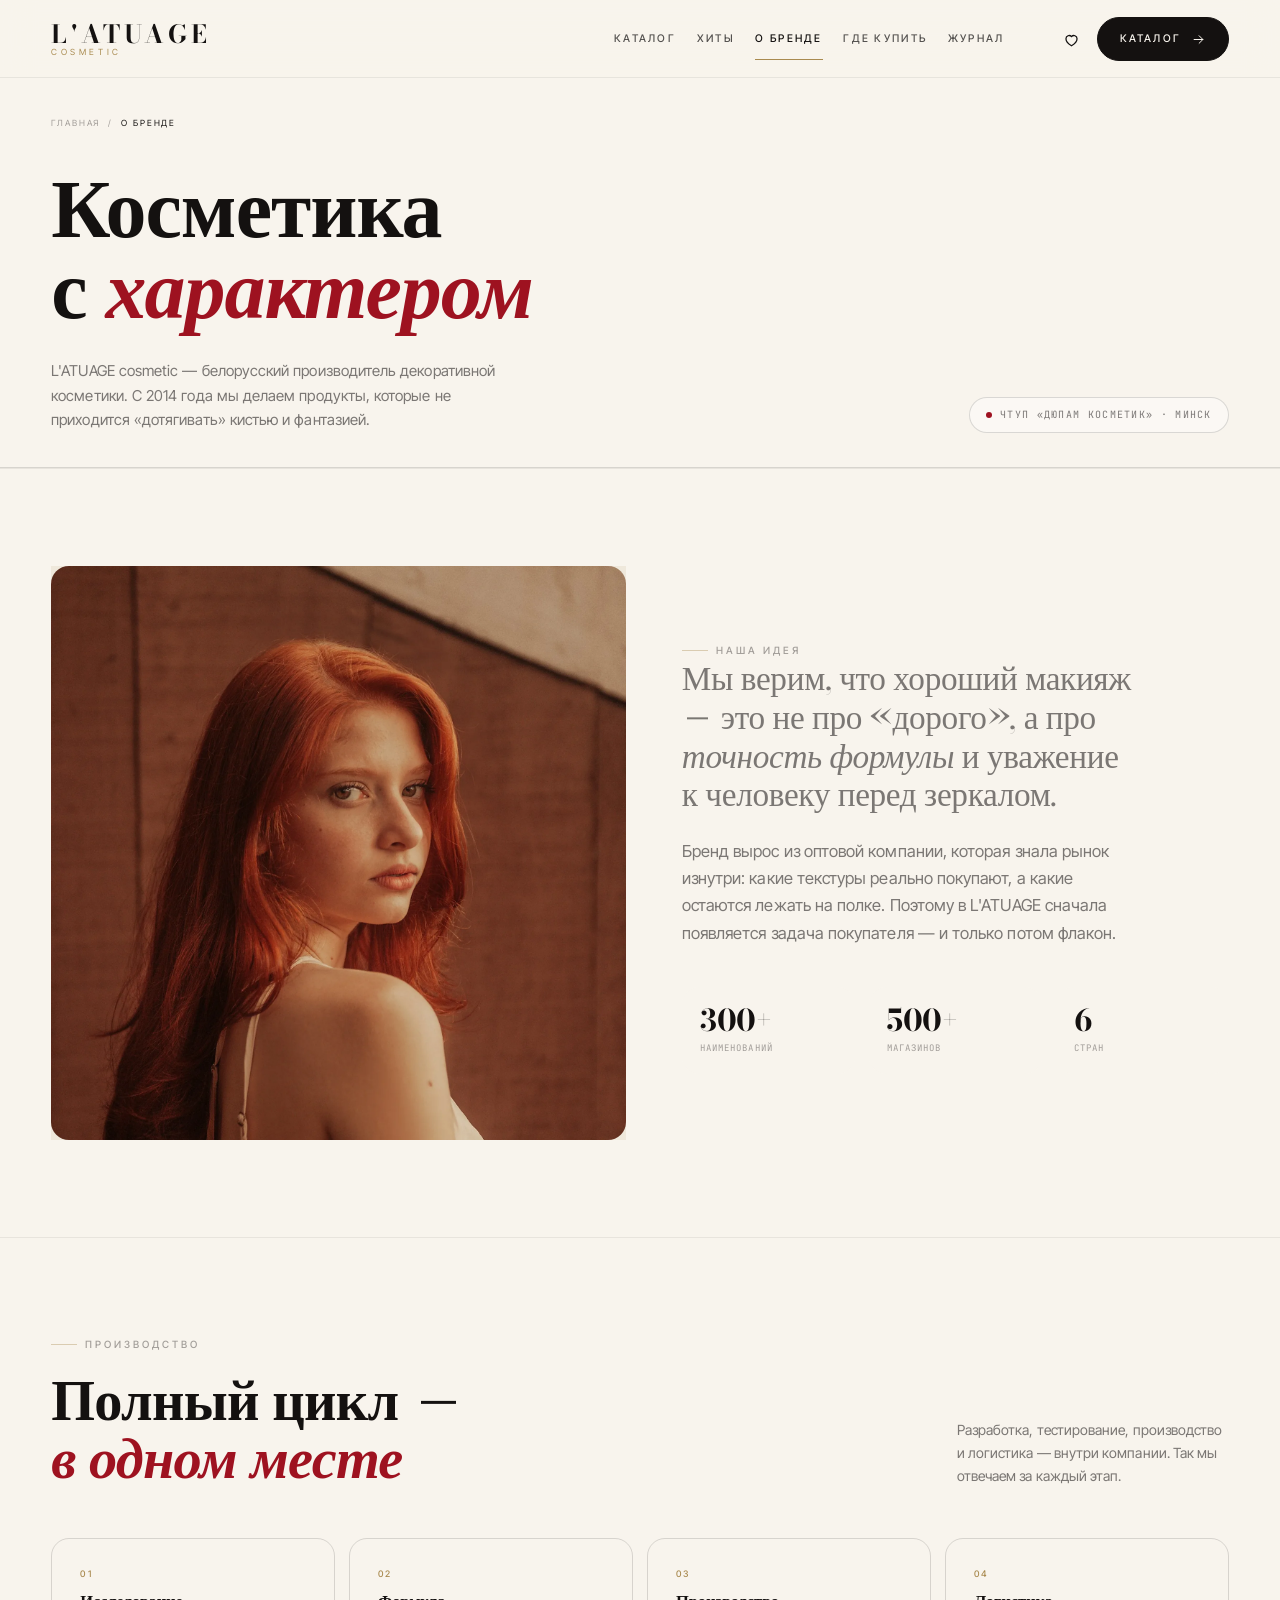
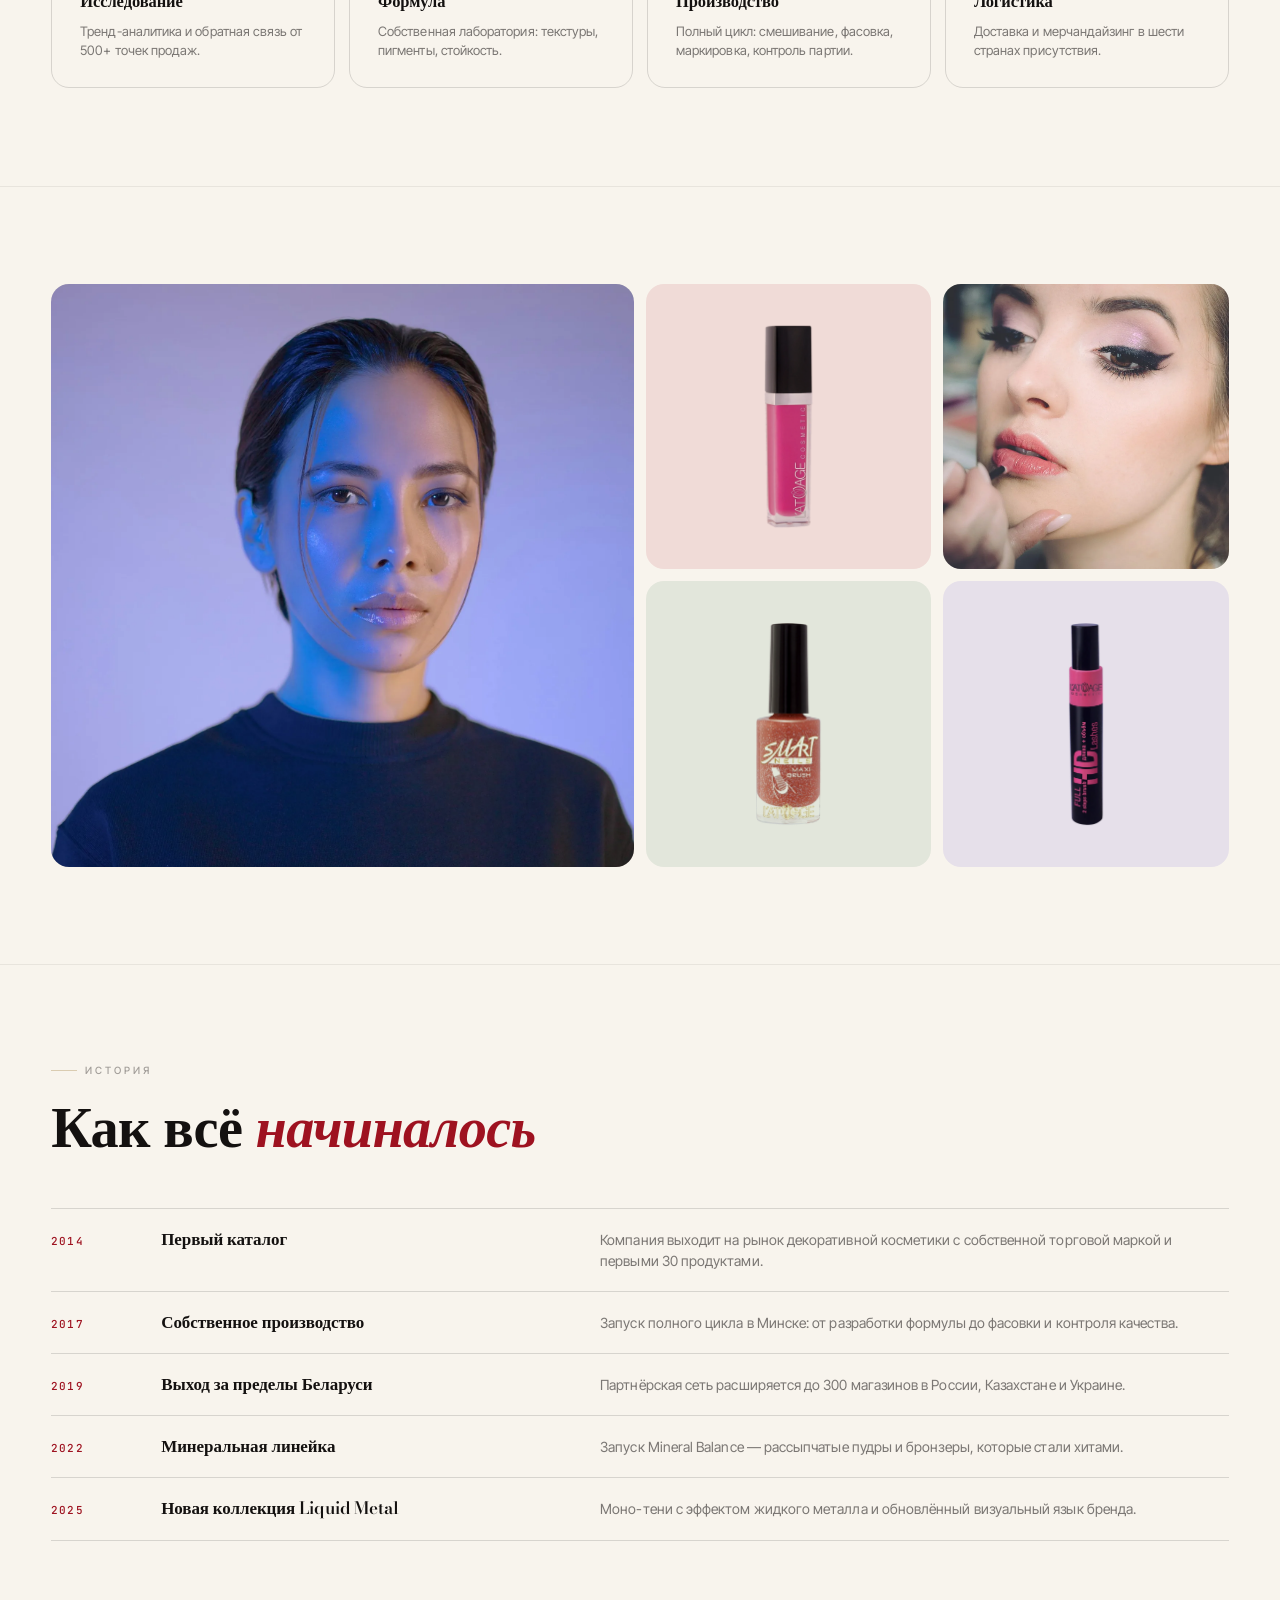
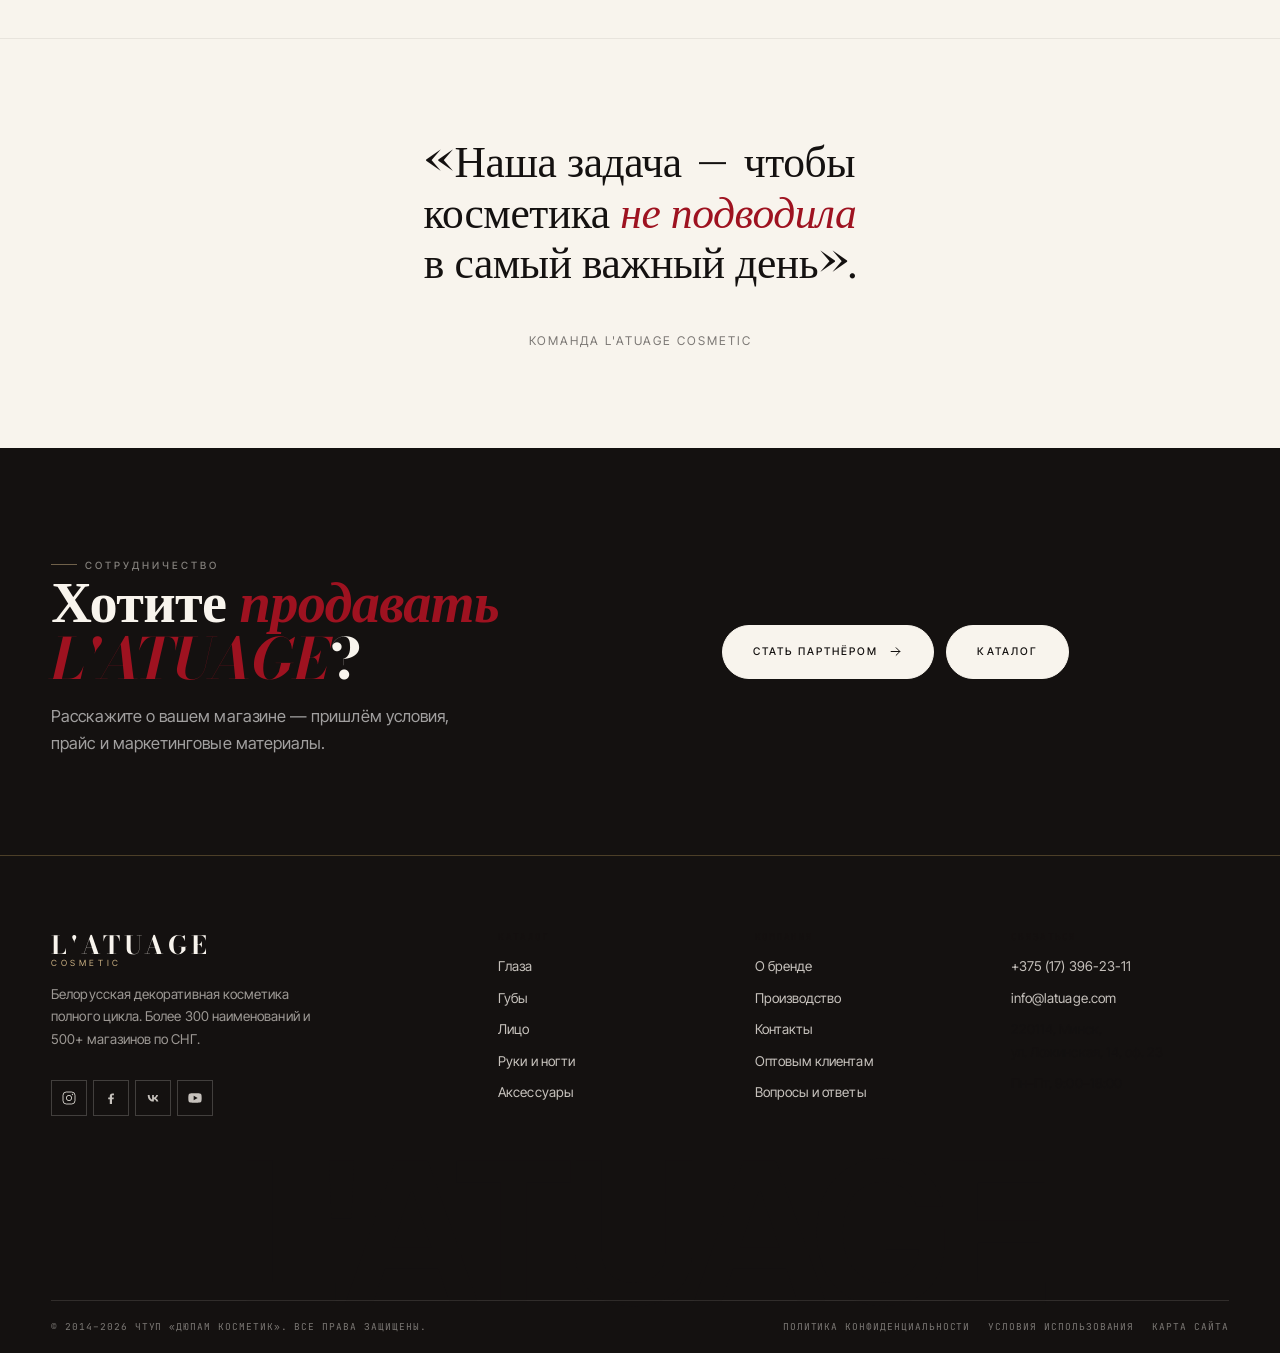
==== commit 8e30bcc0: "Полировка: скругления карточек, кадрирование hero, тире в антикве - скругления и отступы для рейлов," ====
--- a/about.html
+++ b/about.html
@@ -14,7 +14,7 @@
 <link rel="preconnect" href="https://fonts.googleapis.com">
 <link rel="preconnect" href="https://fonts.gstatic.com" crossorigin>
 <link href="https://fonts.googleapis.com/css2?family=Bodoni+Moda:ital,opsz,wght@0,6..96,400..900;1,6..96,400..900&family=Inter+Tight:wght@300;400;500;600;700&family=JetBrains+Mono:wght@400;500&display=swap" rel="stylesheet">
-<link rel="stylesheet" href="assets/css/style.css?v=23">
+<link rel="stylesheet" href="assets/css/style.css?v=32">
 </head>
 <body>
 <div class="loader" aria-hidden="true">
@@ -235,7 +235,7 @@
   </div>
 </footer>
 <button class="to-top" aria-label="Наверх"><svg viewBox="0 0 24 24" fill="none" stroke="currentColor" stroke-width="1.6"><path d="M12 19V5M6 11l6-6 6 6"/></svg></button>
-<script src="assets/js/data.js?v=7"></script>
-<script src="assets/js/app.js?v=6"></script>
+<script src="assets/js/data.js?v=8"></script>
+<script src="assets/js/app.js?v=8"></script>
 </body>
 </html>
--- a/assets/css/style.css
+++ b/assets/css/style.css
@@ -2005,3 +2005,126 @@
   .art__body p { font-size: 16px; }
 }
 .art__cover img { height: clamp(240px, 38vw, 470px); object-position: 50% 32%; }
+
+/* ================= v3: скругления, пилюли, мягкие карточки ================= */
+:root { --r-card: 18px; --r-media: 22px; --r-pill: 999px; }
+
+/* --- пилюли для подписей и кнопок --- */
+.btn,
+.btn--ghost,
+.btn--light,
+.btn--outline-light,
+.chips button,
+.shadex__tabs button,
+.jchips button,
+.toolbar select,
+.cat__arrow,
+.icon-btn,
+.hero__tag,
+.pcard__badge { border-radius: var(--r-pill); }
+
+.cat__arrow, .icon-btn { border-radius: 50%; }
+.chips button, .shadex__tabs button { padding-inline: 16px; }
+.pcard__badge { padding: 6px 12px; }
+.badge-round {
+  padding: 9px 16px;
+  border: 1px solid var(--line);
+  border-radius: var(--r-pill);
+  background: rgba(255, 255, 255, .4);
+}
+
+/* --- мягкие медиа-плитки --- */
+.hero__media { margin: clamp(10px, 1.2vw, 20px); border-radius: clamp(18px, 2vw, 30px); }
+.hero__media img { border-radius: inherit; }
+
+.pcard { border: 1px solid var(--line-soft); border-radius: var(--r-card); overflow: hidden; }
+.pcard__media { border-radius: 0; }
+.cat, .plate, .look, .art__prod-img, .pdp__main, .post__media, .art__cover img, .quote__img,
+.mini img, .cart-item img, .stores img, .mosaic figure { border-radius: var(--r-card); }
+.pdp__thumbs button { border-radius: 12px; overflow: hidden; }
+.pdp__thumbs button span { border-radius: 6px; }
+
+/* --- сетки с воздухом вместо волосяных линий --- */
+.journal__grid { gap: 18px; background: transparent; border: 0; }
+.journal__grid .post {
+  border: 1px solid var(--line); border-radius: 20px; overflow: hidden;
+  padding-bottom: 24px; transition: border-color .4s var(--ease), transform .4s var(--ease);
+}
+.journal__grid .post:hover { border-color: var(--gold-2); transform: translateY(-3px); }
+.journal__grid .post__media { border-radius: 0; }
+
+.quotes__grid { gap: 18px; border: 0; }
+.quotes__grid .quote { border: 1px solid var(--line); border-radius: 20px; }
+
+.steps { gap: 14px; border: 0; }
+.steps .step { border: 1px solid var(--line); border-radius: var(--r-card); }
+
+.mosaic { gap: 12px; background: transparent; border: 0; }
+.cgrid { gap: 14px; background: transparent; border: 0; }
+.cgrid > * { border-radius: var(--r-card); overflow: hidden; }
+.facts { gap: 14px; background: transparent; border: 0; }
+.facts > * { border-radius: var(--r-card); }
+
+/* --- герой: плавающая карточка флагмана --- */
+.hero__card {
+  position: absolute;
+  right: clamp(16px, 2vw, 30px);
+  bottom: clamp(24px, 2.8vw, 42px);
+  z-index: 3;
+  display: flex;
+  align-items: center;
+  gap: 12px;
+  padding: 10px 18px 10px 10px;
+  border-radius: var(--r-pill);
+  background: rgba(248, 244, 237, .9);
+  backdrop-filter: blur(10px);
+  color: var(--ink);
+  transition: background .4s var(--ease), transform .4s var(--ease);
+}
+.hero__card:hover { background: var(--paper); transform: translateY(-2px); }
+.hero__card-img {
+  display: grid; place-items: center; width: 46px; height: 46px;
+  border-radius: 50%; background: var(--bone); overflow: hidden;
+}
+.hero__card-img img { width: 84%; height: 84%; object-fit: contain; mix-blend-mode: multiply; }
+.hero__card-txt { display: grid; gap: 1px; }
+.hero__card-txt small {
+  font-family: var(--font); font-size: 7.5px; letter-spacing: .26em;
+  text-transform: uppercase; color: var(--gold);
+}
+.hero__card-txt b { font-family: var(--serif); font-size: 15px; font-weight: 600; line-height: 1.1; }
+.hero__card-txt i {
+  font-style: normal; font-family: var(--font); font-size: 8.5px;
+  letter-spacing: .16em; text-transform: uppercase; color: var(--ink-40);
+}
+@media (max-width: 900px) {
+  .hero__card { display: none; }
+  .hero__media { margin: 0; border-radius: 0; }
+}
+
+/* изображение героя не участвует в расчёте высоты */
+.hero__inner { align-items: stretch; }
+.hero__media { min-height: 0; }
+.hero__media > img {
+  position: absolute;
+  inset: 0;
+  width: 100%;
+  height: 100%;
+  object-fit: cover;
+  object-position: 50% 16%;
+}
+
+/* --- вторая волна скруглений: ленты, цифры --- */
+.rail-btn { border-radius: 50%; }
+.rail { gap: 14px; background: transparent; border: 0; }
+.stats__grid { gap: 14px; background: transparent; border: 0; }
+.stats__item { border: 1px solid var(--line); border-radius: var(--r-card); }
+.textures__item, .texture { border-radius: var(--r-card); }
+.ed__media img, .editorial img, .about__media img { border-radius: var(--r-card); }
+.shadex__panel .btn { justify-self: start; }
+.search { border-radius: var(--r-pill); }
+.toolbar { background: rgba(248, 244, 237, .92); }
+.pdp__thumbs button { border-radius: 14px; }
+.pdp__thumbs button.is-active { border-color: var(--ink); box-shadow: 0 0 0 3px rgba(19,17,16,.06); }
+.art__cover { border-radius: var(--r-media); }
+.art__cover img { border-radius: inherit; }
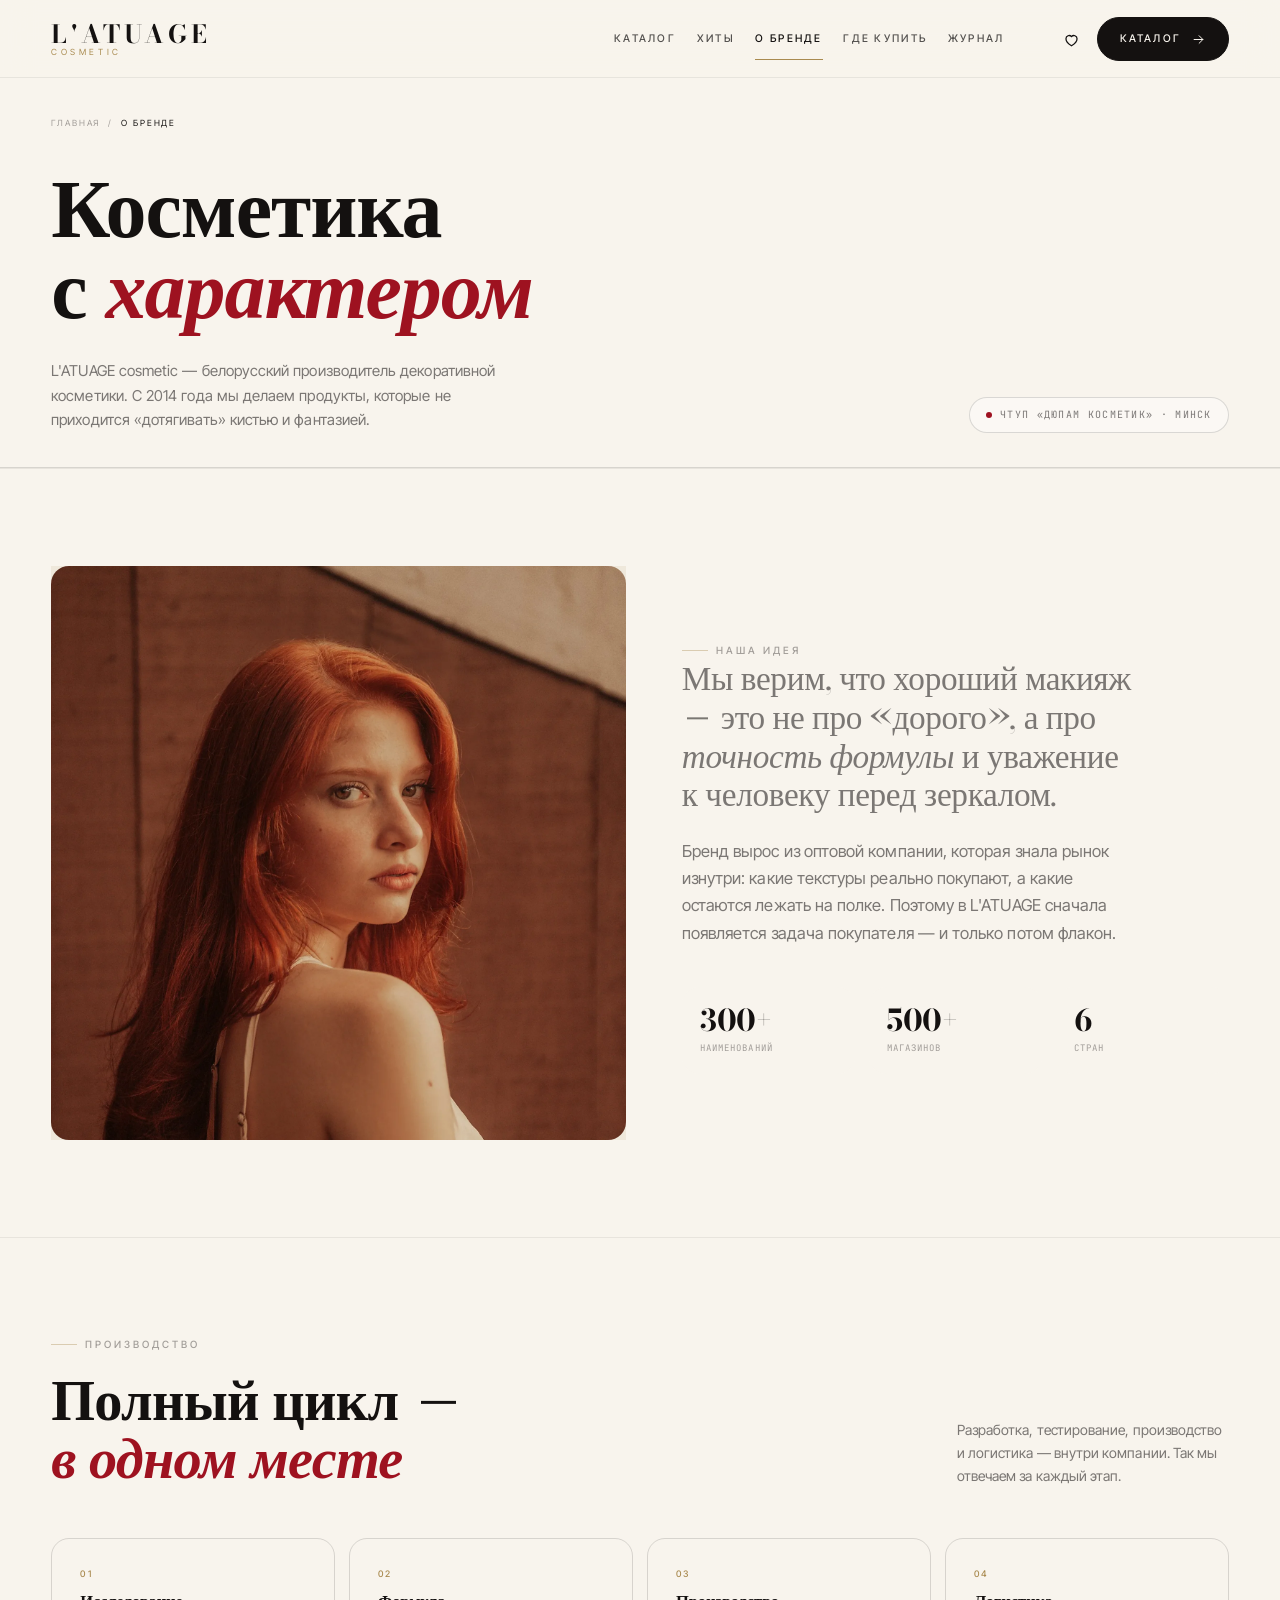
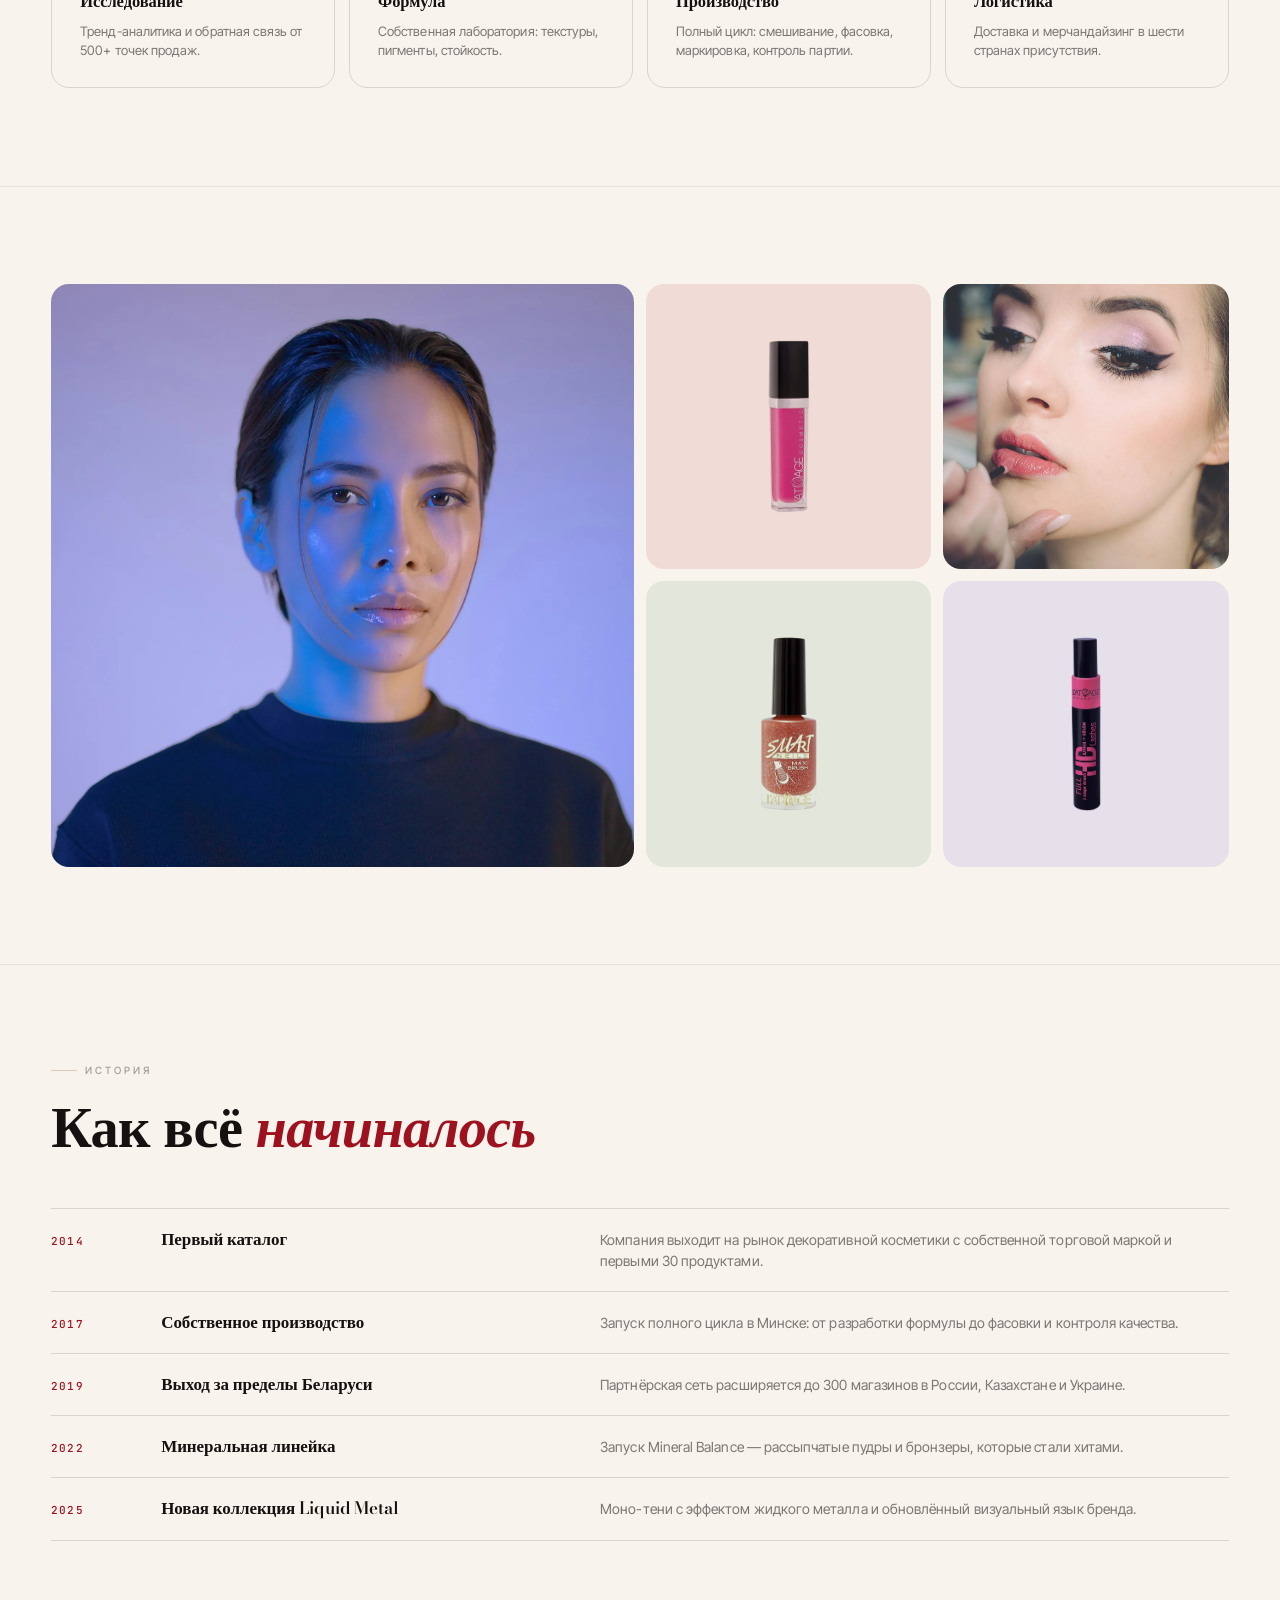
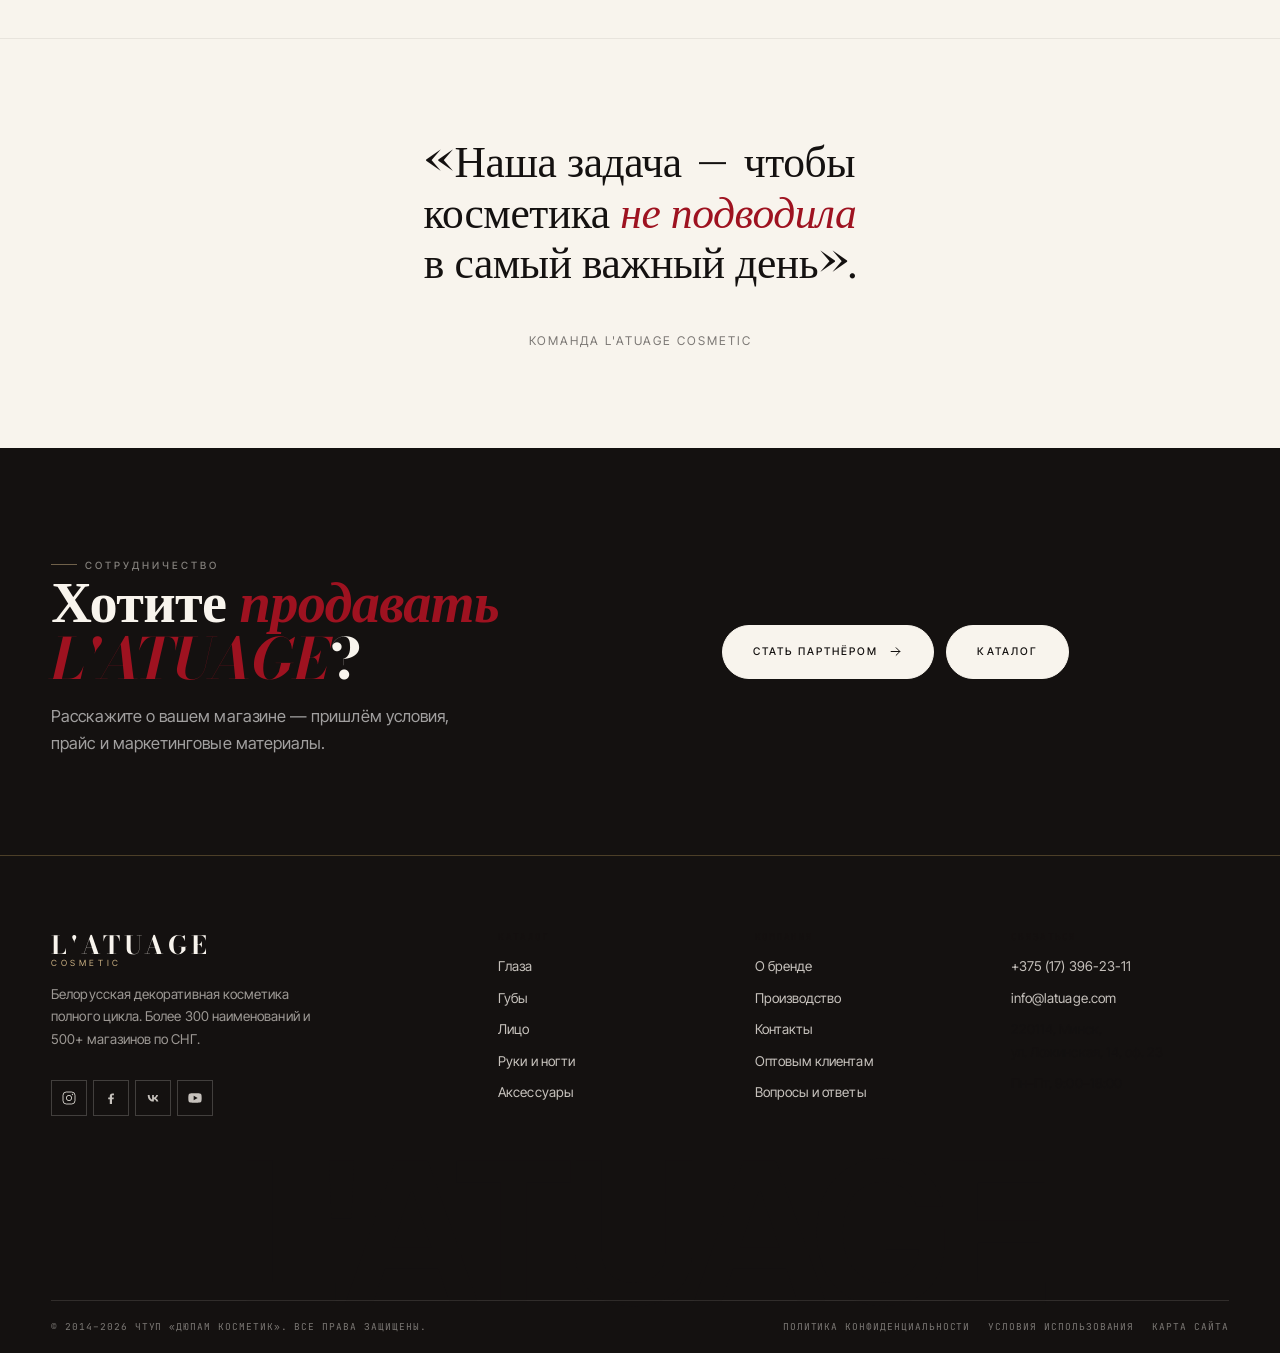
==== commit 19e4e07d: "Товарные кадры: автонормализация фото, портретные плитки 4:5, тень и крупный товар Co-authored-by: o" ====
--- a/about.html
+++ b/about.html
@@ -14,7 +14,7 @@
 <link rel="preconnect" href="https://fonts.googleapis.com">
 <link rel="preconnect" href="https://fonts.gstatic.com" crossorigin>
 <link href="https://fonts.googleapis.com/css2?family=Bodoni+Moda:ital,opsz,wght@0,6..96,400..900;1,6..96,400..900&family=Inter+Tight:wght@300;400;500;600;700&family=JetBrains+Mono:wght@400;500&display=swap" rel="stylesheet">
-<link rel="stylesheet" href="assets/css/style.css?v=32">
+<link rel="stylesheet" href="assets/css/style.css?v=38">
 </head>
 <body>
 <div class="loader" aria-hidden="true">
--- a/assets/css/style.css
+++ b/assets/css/style.css
@@ -2128,3 +2128,25 @@
 .pdp__thumbs button.is-active { border-color: var(--ink); box-shadow: 0 0 0 3px rgba(19,17,16,.06); }
 .art__cover { border-radius: var(--r-media); }
 .art__cover img { border-radius: inherit; }
+.hero__facts li { border-left: 0; padding: 0 clamp(22px, 2.6vw, 42px); }
+.hero__facts li:first-child { padding-left: 0; }
+.journal__grid .post__media { aspect-ratio: 4 / 3; }
+.journal__grid .post__media img { width: 100%; height: 100%; object-fit: cover; }
+.stores__legend { border-radius: 16px; overflow: hidden; }
+.stores__map { border-radius: var(--r-card); overflow: hidden; }
+/* --- продуктовые кадры: портретная плитка, товар крупно, мягкая тень --- */
+.pcard__media, .plate, .pdp__main { aspect-ratio: 4 / 5; }
+.pcard__media img, .plate img, .pdp__main img {
+  inset: 0;
+  width: 100%;
+  height: 100%;
+  object-fit: contain;
+}
+.cat__img { aspect-ratio: 4 / 5; }
+.cat__img img { inset: 0; width: 100%; height: 100%; }
+.pcard__media img, .plate img, .pdp__main img, .cat__img img {
+  filter: drop-shadow(0 2px 6px rgba(72, 52, 34, .10)) drop-shadow(0 18px 26px rgba(72, 52, 34, .16));
+}
+.pcard__media, .plate, .pdp__main, .cat__img {
+  background-image: radial-gradient(115% 78% at 50% 6%, rgba(255, 255, 255, .38), rgba(255, 255, 255, 0) 64%);
+}
